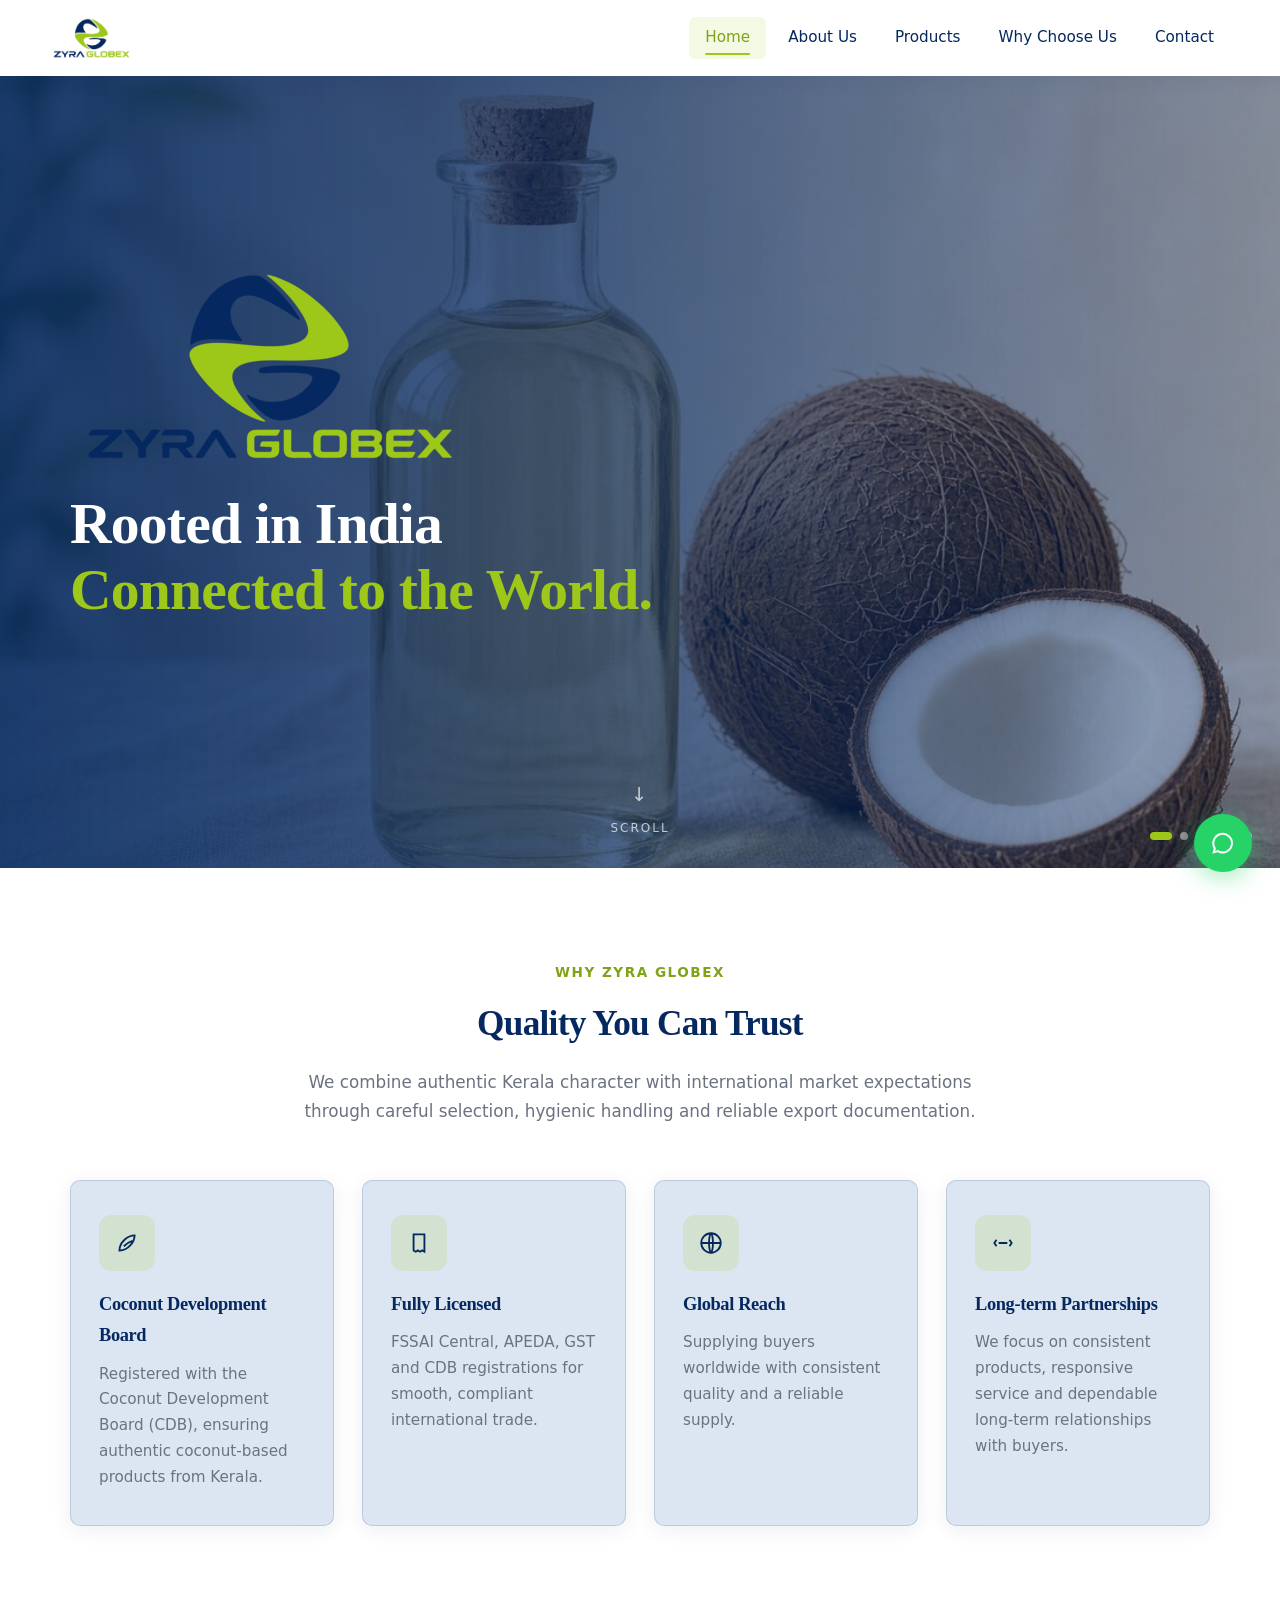
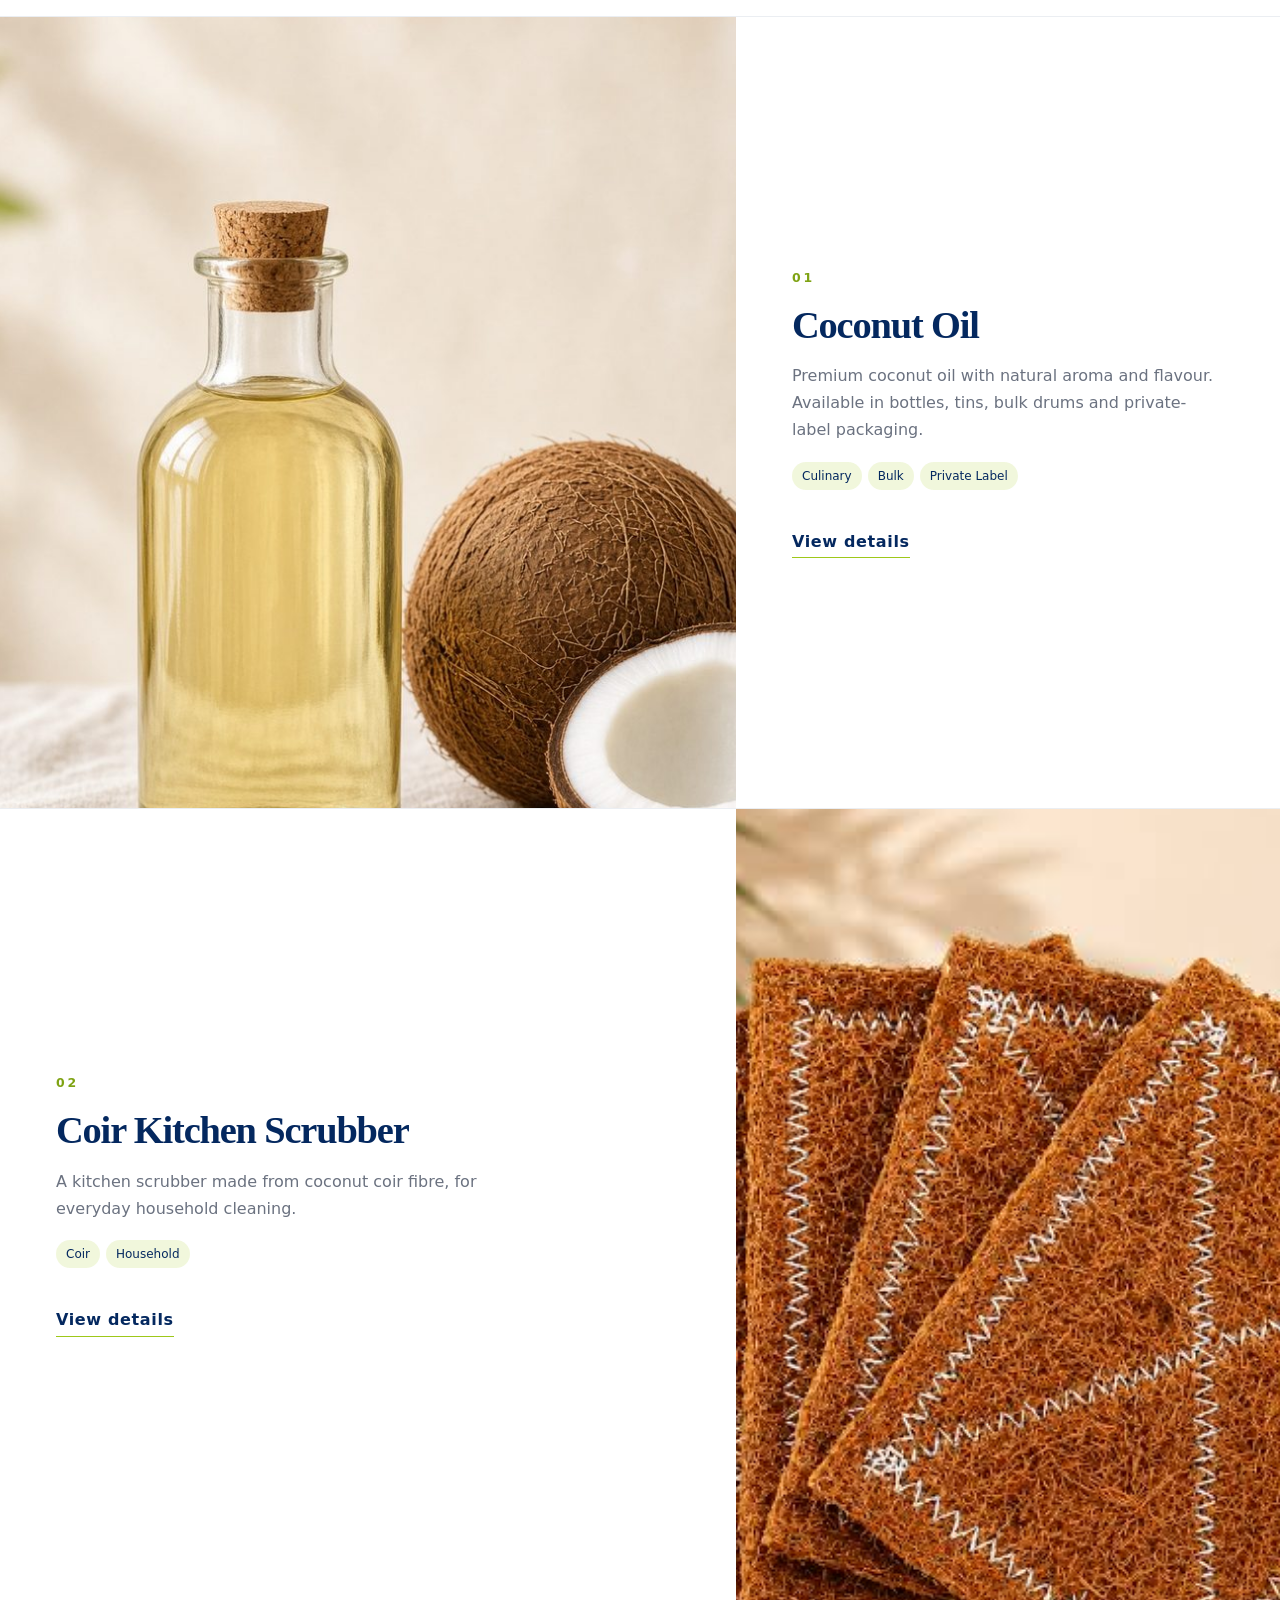
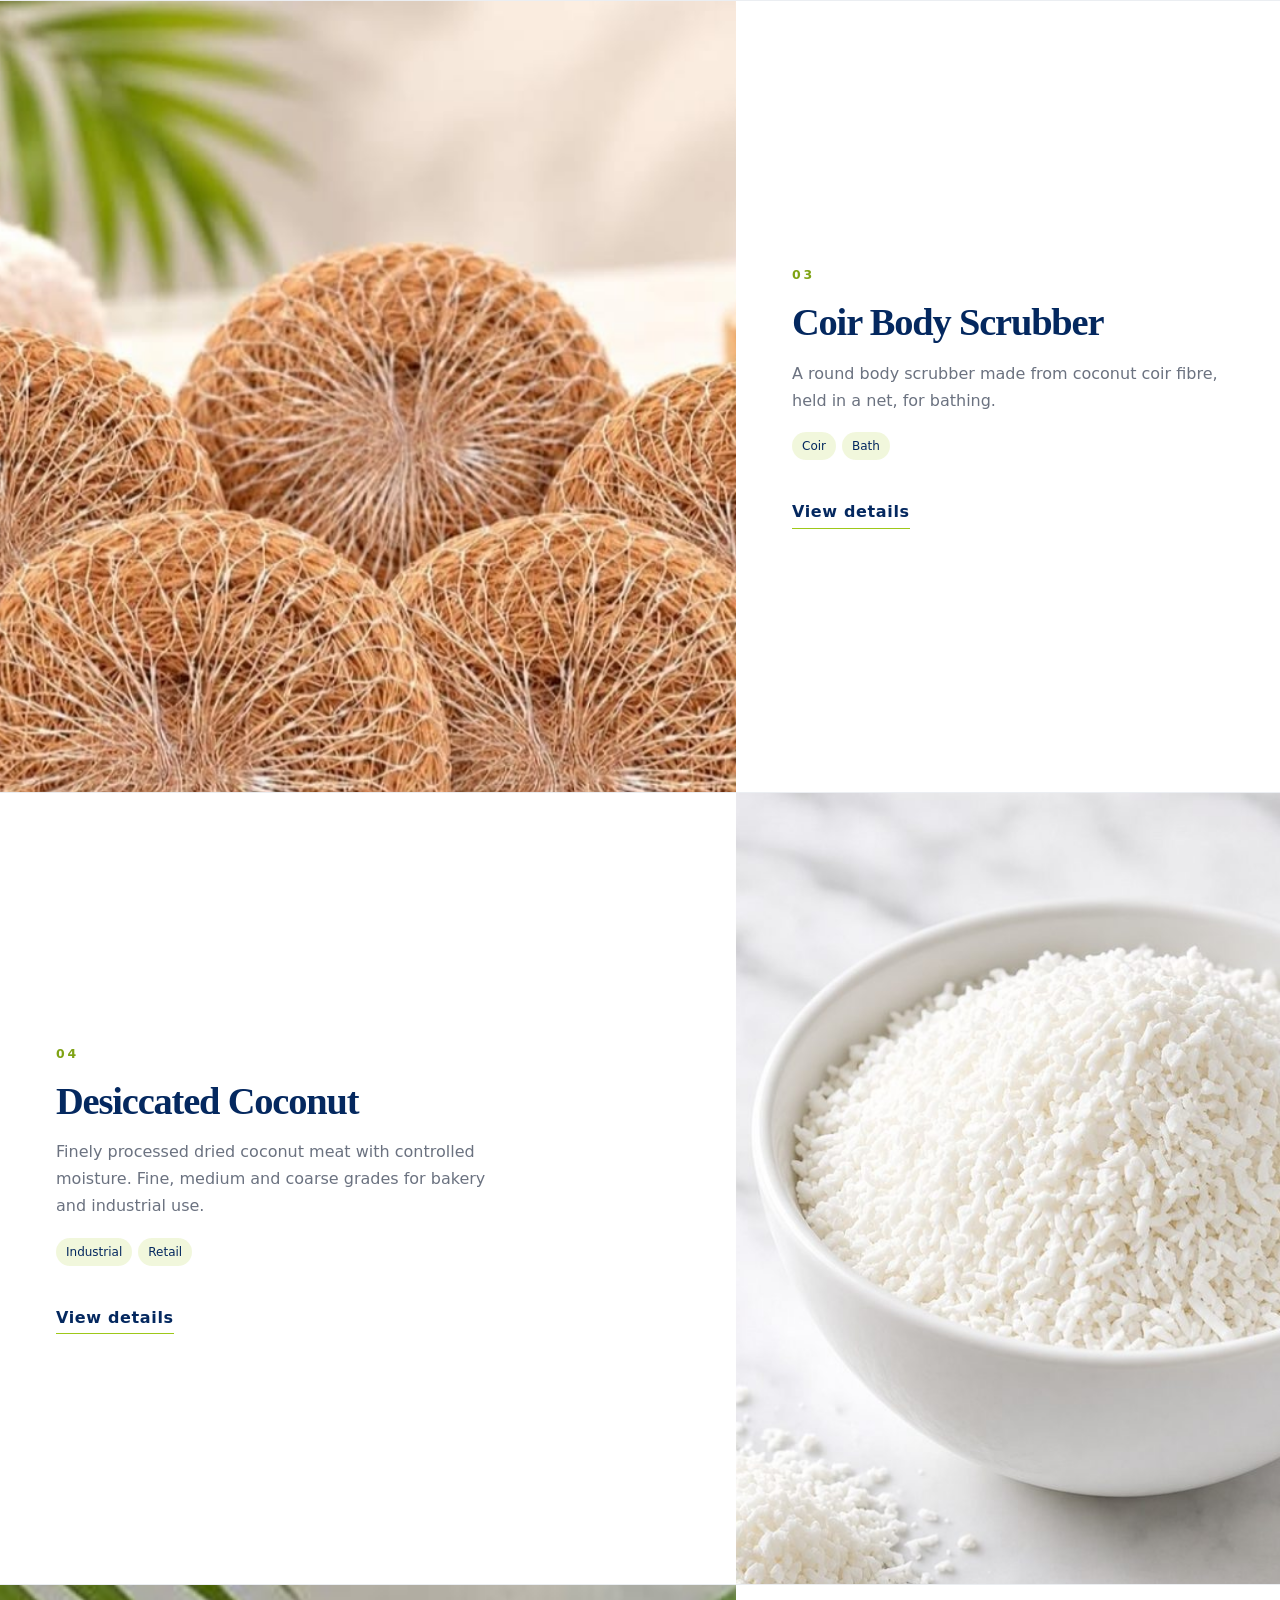
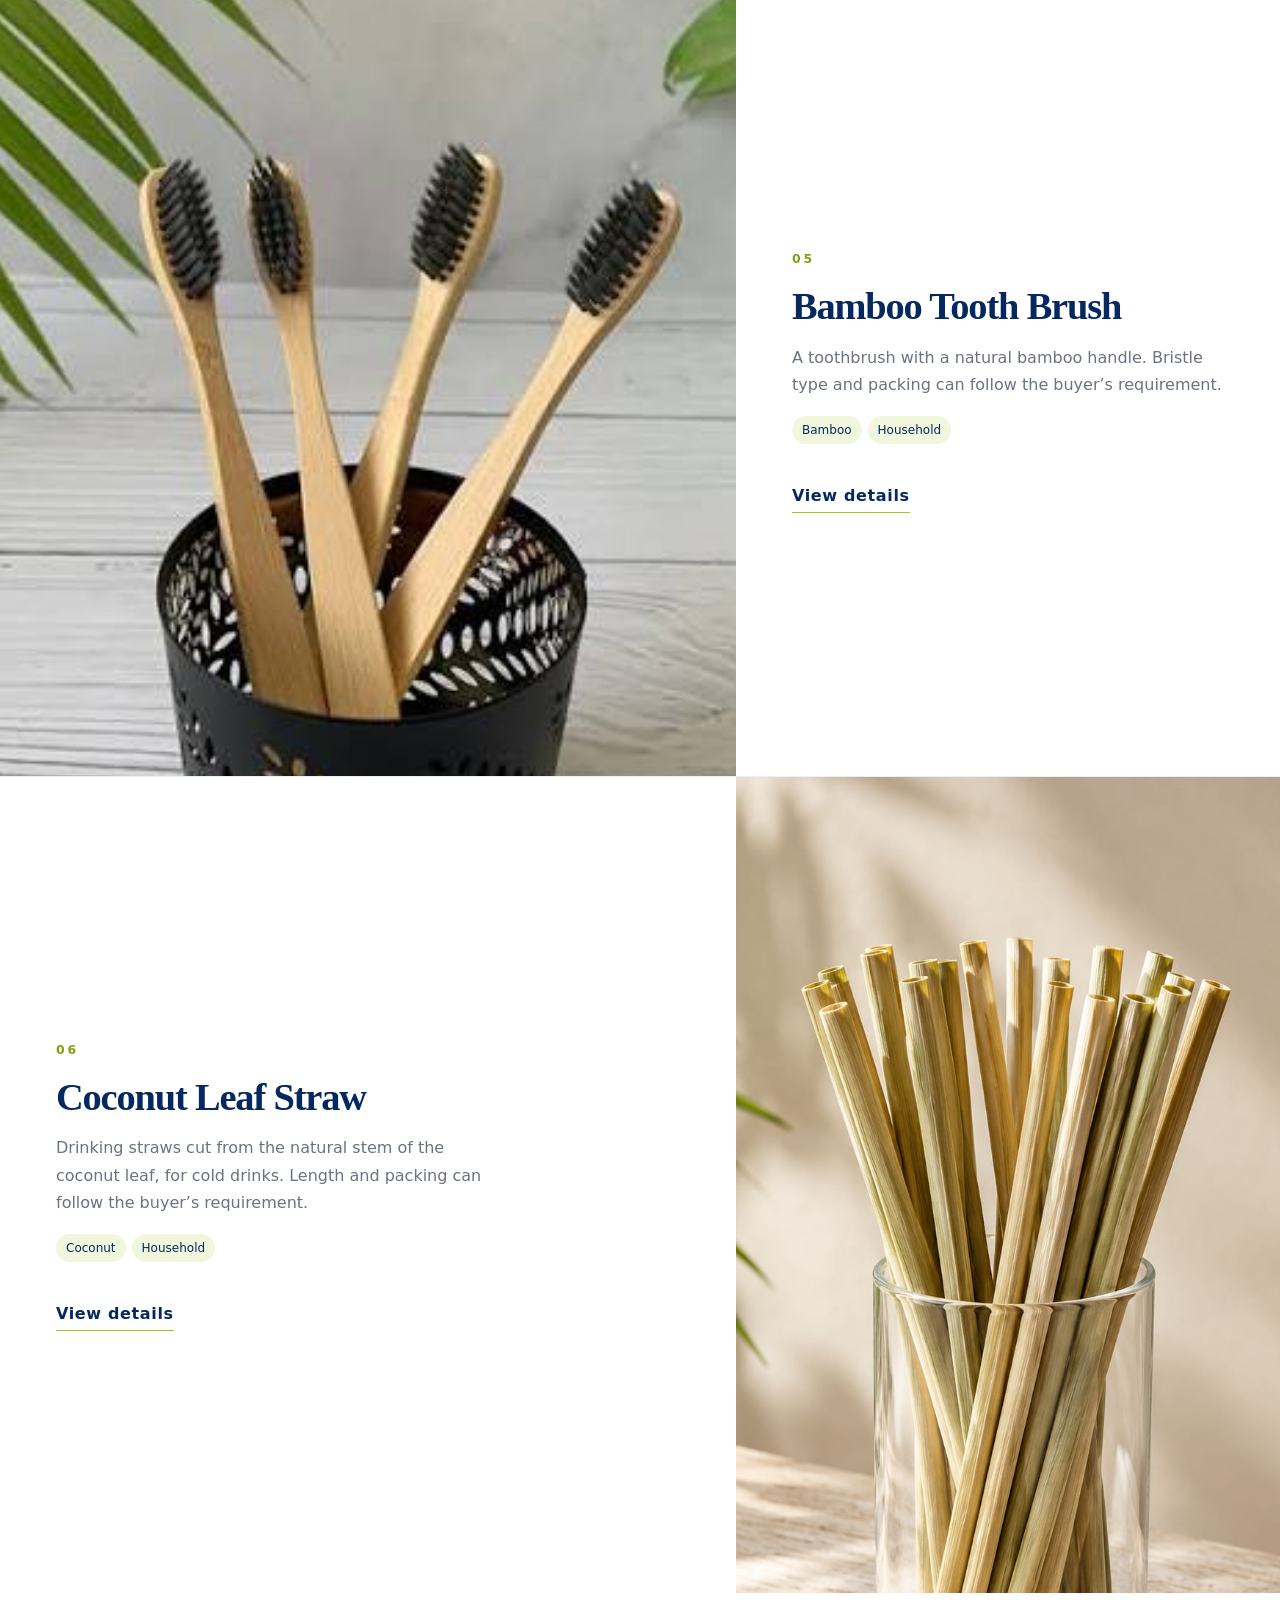
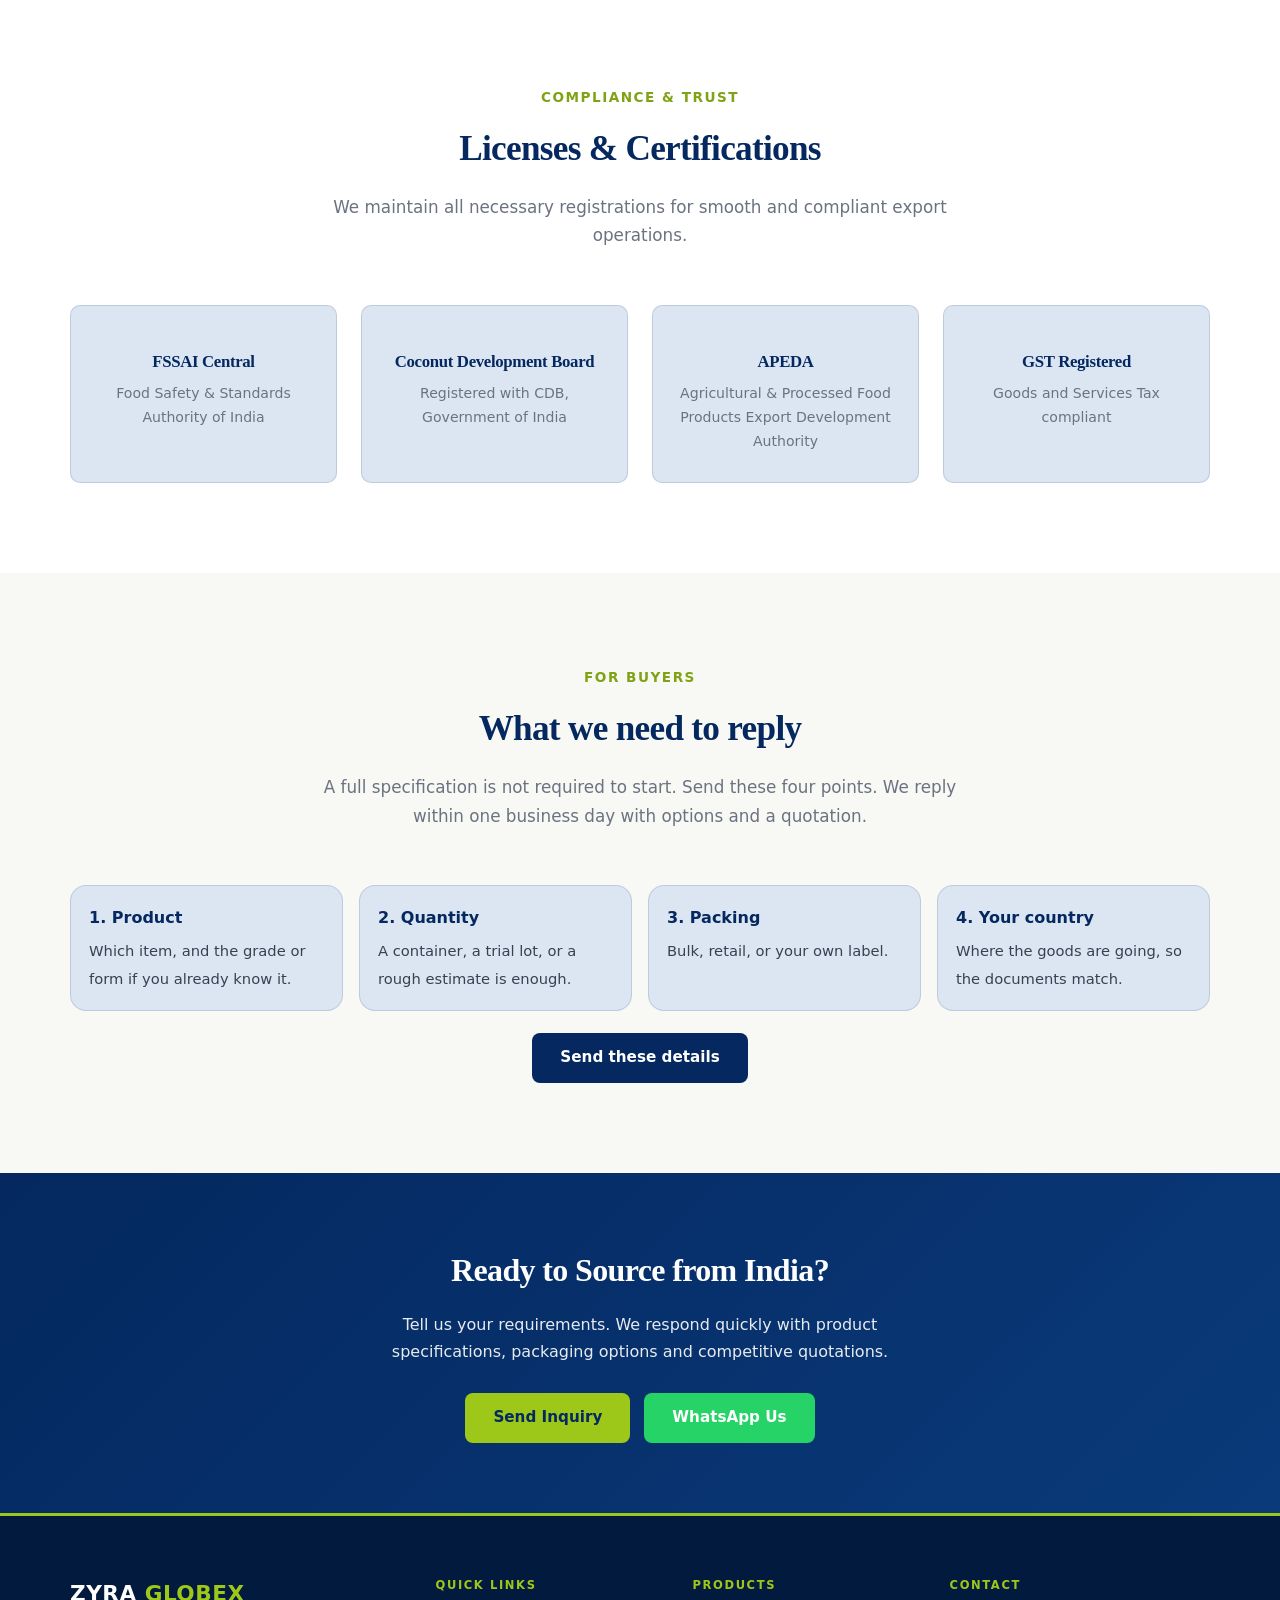
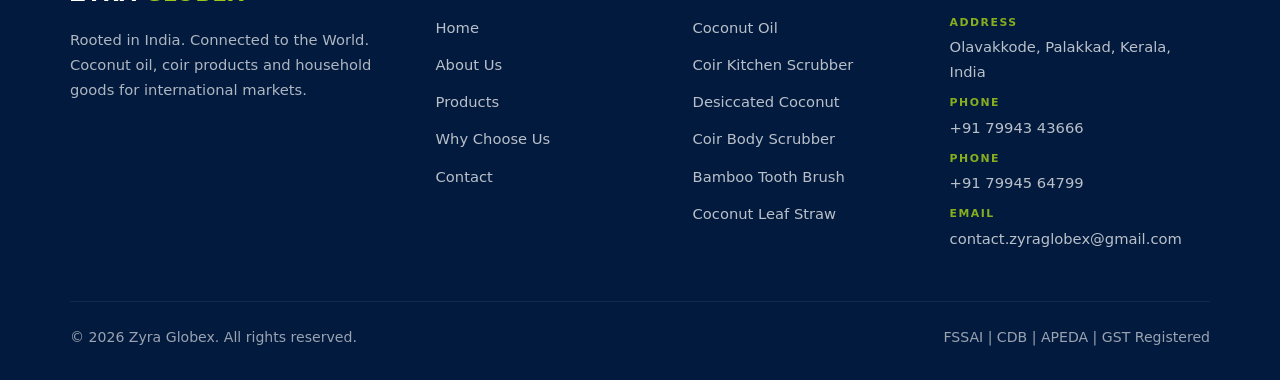
==== index.html @ 2e27e96b "Change the home call to action to India" ====
<!DOCTYPE html>
<html lang="en">
<head>
  <meta charset="UTF-8">
  <meta name="viewport" content="width=device-width, initial-scale=1.0">
  <meta name="description" content="Zyra Globex - Coconut oil, coir products and household goods for international markets. Registered with Coconut Development Board, FSSAI, APEDA.">
  <meta name="keywords" content="coconut oil export, coir kitchen scrubber, coir body scrubber, desiccated coconut, Kerala export, Zyra Globex, coconut products India">
  <title>Zyra Globex | Coconut Oil, Coir Products and Household Goods</title>
  <link rel="stylesheet" href="css/style.css">
  <link rel="icon" href="images/logo.png" type="image/png">
<script src="js/open-guard.js"></script>
</head>
<body>
  <div class="opening" id="opening" role="dialog" aria-label="Zyra Globex">
    <div class="opening-bar top"></div>
    <div class="opening-bar bottom"></div>
    <div class="opening-stage">
      <img src="images/logo-full.png" alt="Zyra Globex" class="opening-logo">
    </div>
    <button type="button" class="opening-skip" id="opening-skip">Skip</button>
  </div>


  <!-- Header -->
  <header class="header">
    <div class="container header-inner">
      <a href="index.html" class="logo">
        <img src="images/logo.png" alt="Zyra Globex Logo">
      </a>
      <button class="menu-toggle" aria-label="Toggle menu">
        <span></span><span></span><span></span>
      </button>
      <nav class="nav">
        <a href="index.html" class="active">Home</a>
        <a href="about.html">About Us</a>
        <a href="products.html">Products</a>
        <a href="why-us.html">Why Choose Us</a>
        <a href="contact.html">Contact</a>
      </nav>
    </div>
  </header>

  <!-- Premium Animated Hero -->
  <section class="hero">
    <div class="hero-slides" aria-hidden="true">
      <img class="is-on" src="images/products/coconut-oil.jpg" alt="">
      <img src="images/products/coir-scrubber.jpg" alt="">
      <img src="images/products/coir-body-scrubber.jpg" alt="">
      <img src="images/products/desiccated.jpg" alt="">
      <img src="images/products/bamboo-toothbrush.jpg" alt="">
      <img src="images/products/coconut-leaf-straw.jpg" alt="">
    </div>
    <div class="hero-shade"></div>
    <div class="container">
      <div class="hero-content">
        <img class="hero-logo animate-fade-up" src="images/logo.png" alt="Zyra Globex">

        <h1 class="animate-fade-up delay-1">
          Rooted in India<br><span>Connected to the World.</span>
        </h1>
      </div>
    </div>

    <!-- Scroll indicator -->
    <div class="scroll-indicator">
      <span>↓</span>
      Scroll
    </div>
    <div class="hero-dots" aria-label="Background photos">
      <button type="button" class="is-on" aria-label="Show photo 1"></button>
      <button type="button" aria-label="Show photo 2"></button>
      <button type="button" aria-label="Show photo 3"></button>
      <button type="button" aria-label="Show photo 4"></button>
      <button type="button" aria-label="Show photo 5"></button>
      <button type="button" aria-label="Show photo 6"></button>
    </div>
  </section>

  <!-- Key Features -->
  <section class="section">
    <div class="container">
      <div class="section-header">
        <span class="eyebrow">Why Zyra Globex</span>
        <h2>Quality You Can Trust</h2>
        <p>We combine authentic Kerala character with international market expectations through careful selection, hygienic handling and reliable export documentation.</p>
      </div>
      <div class="features-grid">
        <div class="feature-card">
          <div class="feature-icon mark leaf"></div>
          <h3>Coconut Development Board</h3>
          <p>Registered with the Coconut Development Board (CDB), ensuring authentic coconut-based products from Kerala.</p>
        </div>
        <div class="feature-card">
          <div class="feature-icon mark scroll"></div>
          <h3>Fully Licensed</h3>
          <p>FSSAI Central, APEDA, GST and CDB registrations for smooth, compliant international trade.</p>
        </div>
        <div class="feature-card">
          <div class="feature-icon mark globe"></div>
          <h3>Global Reach</h3>
          <p>Supplying buyers worldwide with consistent quality and a reliable supply.</p>
        </div>
        <div class="feature-card">
          <div class="feature-icon mark hands"></div>
          <h3>Long-term Partnerships</h3>
          <p>We focus on consistent products, responsive service and dependable long-term relationships with buyers.</p>
        </div>
      </div>
    </div>
  </section>

  <section class="chapters" aria-label="Featured products">
    <article class="chapter">
      <a class="chapter-photo" href="products.html#coconut-oil" aria-label="Coconut Oil"><img src="images/products/coconut-oil.jpg" alt=""></a>
      <div class="chapter-copy">
        <span class="chapter-index">01</span>
        <h2>Coconut Oil</h2>
        <p>Premium coconut oil with natural aroma and flavour. Available in bottles, tins, bulk drums and private-label packaging.</p>
        <div class="product-tags"><span class="tag">Culinary</span><span class="tag">Bulk</span><span class="tag">Private Label</span></div>
        <a class="chapter-link" href="products.html#coconut-oil">View details</a>
      </div>
    </article>
    <article class="chapter">
      <a class="chapter-photo" href="products.html#coir-kitchen-scrubber" aria-label="Coir Kitchen Scrubber"><img src="images/products/coir-scrubber.jpg" alt=""></a>
      <div class="chapter-copy">
        <span class="chapter-index">02</span>
        <h2>Coir Kitchen Scrubber</h2>
        <p>A kitchen scrubber made from coconut coir fibre, for everyday household cleaning.</p>
        <div class="product-tags"><span class="tag">Coir</span><span class="tag">Household</span></div>
        <a class="chapter-link" href="products.html#coir-kitchen-scrubber">View details</a>
      </div>
    </article>
    <article class="chapter">
      <a class="chapter-photo" href="products.html#coir-body-scrubber" aria-label="Coir Body Scrubber"><img src="images/products/coir-body-scrubber.jpg" alt=""></a>
      <div class="chapter-copy">
        <span class="chapter-index">03</span>
        <h2>Coir Body Scrubber</h2>
        <p>A round body scrubber made from coconut coir fibre, held in a net, for bathing.</p>
        <div class="product-tags"><span class="tag">Coir</span><span class="tag">Bath</span></div>
        <a class="chapter-link" href="products.html#coir-body-scrubber">View details</a>
      </div>
    </article>
    <article class="chapter">
      <a class="chapter-photo" href="products.html#desiccated-coconut" aria-label="Desiccated Coconut"><img src="images/products/desiccated.jpg" alt=""></a>
      <div class="chapter-copy">
        <span class="chapter-index">04</span>
        <h2>Desiccated Coconut</h2>
        <p>Finely processed dried coconut meat with controlled moisture. Fine, medium and coarse grades for bakery and industrial use.</p>
        <div class="product-tags"><span class="tag">Industrial</span><span class="tag">Retail</span></div>
        <a class="chapter-link" href="products.html#desiccated-coconut">View details</a>
      </div>
    </article>
    <article class="chapter">
      <a class="chapter-photo" href="products.html#bamboo-tooth-brush" aria-label="Bamboo Tooth Brush"><img src="images/products/bamboo-toothbrush.jpg" alt=""></a>
      <div class="chapter-copy">
        <span class="chapter-index">05</span>
        <h2>Bamboo Tooth Brush</h2>
        <p>A toothbrush with a natural bamboo handle. Bristle type and packing can follow the buyer’s requirement.</p>
        <div class="product-tags"><span class="tag">Bamboo</span><span class="tag">Household</span></div>
        <a class="chapter-link" href="products.html#bamboo-tooth-brush">View details</a>
      </div>
    </article>
    <article class="chapter">
      <a class="chapter-photo" href="products.html#coconut-leaf-straw" aria-label="Coconut Leaf Straw"><img src="images/products/coconut-leaf-straw.jpg" alt=""></a>
      <div class="chapter-copy">
        <span class="chapter-index">06</span>
        <h2>Coconut Leaf Straw</h2>
        <p>Drinking straws cut from the natural stem of the coconut leaf, for cold drinks. Length and packing can follow the buyer’s requirement.</p>
        <div class="product-tags"><span class="tag">Coconut</span><span class="tag">Household</span></div>
        <a class="chapter-link" href="products.html#coconut-leaf-straw">View details</a>
      </div>
    </article>
  </section>

  <!-- Certifications Preview -->
  <section class="section">
    <div class="container">
      <div class="section-header">
        <span class="eyebrow">Compliance & Trust</span>
        <h2>Licenses & Certifications</h2>
        <p>We maintain all necessary registrations for smooth and compliant export operations.</p>
      </div>
      <div class="certs-grid">
        <div class="cert-card">
          <div class="cert-icon mark doc"></div>
          <h3>FSSAI Central</h3>
          <p>Food Safety & Standards Authority of India</p>
        </div>
        <div class="cert-card">
          <div class="cert-icon mark leaf"></div>
          <h3>Coconut Development Board</h3>
          <p>Registered with CDB, Government of India</p>
        </div>
        <div class="cert-card">
          <div class="cert-icon mark globe"></div>
          <h3>APEDA</h3>
          <p>Agricultural & Processed Food Products Export Development Authority</p>
        </div>
        <div class="cert-card">
          <div class="cert-icon mark scroll"></div>
          <h3>GST Registered</h3>
          <p>Goods and Services Tax compliant</p>
        </div>
      </div>
    </div>
  </section>

  <section class="section section-alt">
    <div class="container">
      <div class="section-header">
        <span class="eyebrow">For buyers</span>
        <h2>What we need to reply</h2>
        <p>A full specification is not required to start. Send these four points. We reply within one business day with options and a quotation.</p>
      </div>
      <div class="need-grid">
        <div><strong>1. Product</strong><span>Which item, and the grade or form if you already know it.</span></div>
        <div><strong>2. Quantity</strong><span>A container, a trial lot, or a rough estimate is enough.</span></div>
        <div><strong>3. Packing</strong><span>Bulk, retail, or your own label.</span></div>
        <div><strong>4. Your country</strong><span>Where the goods are going, so the documents match.</span></div>
      </div>
      <div class="need-action"><a class="btn btn-primary" href="contact.html">Send these details</a></div>
    </div>
  </section>

  <!-- CTA -->
  <section class="cta-banner">
    <div class="container">
      <h2>Ready to Source from India?</h2>
      <p>Tell us your requirements. We respond quickly with product specifications, packaging options and competitive quotations.</p>
      <div class="cta-buttons">
        <a href="contact.html" class="btn btn-green">Send Inquiry</a>
        <a href="https://wa.me/917994343666" target="_blank" rel="noopener noreferrer" class="btn btn-whatsapp">WhatsApp Us</a>
      </div>
    </div>
  </section>

  <!-- Footer -->
  <footer class="footer">
    <div class="container">
      <div class="footer-grid">
        <div class="footer-brand">
          <a href="index.html" class="logo-text">ZYRA <span>GLOBEX</span></a>
          <p>Rooted in India. Connected to the World.<br>Coconut oil, coir products and household goods for international markets.</p>
        </div>
        <div>
          <h4>Quick Links</h4>
          <ul>
            <li><a href="index.html">Home</a></li>
            <li><a href="about.html">About Us</a></li>
            <li><a href="products.html">Products</a></li>
            <li><a href="why-us.html">Why Choose Us</a></li>
            <li><a href="contact.html">Contact</a></li>
          </ul>
        </div>
        <div>
          <h4>Products</h4>
          <ul>
            <li><a href="products.html#coconut-oil">Coconut Oil</a></li>
            <li><a href="products.html#coir-kitchen-scrubber">Coir Kitchen Scrubber</a></li>
            <li><a href="products.html#desiccated-coconut">Desiccated Coconut</a></li>
            <li><a href="products.html#coir-body-scrubber">Coir Body Scrubber</a></li>
            <li><a href="products.html#bamboo-tooth-brush">Bamboo Tooth Brush</a></li>
            <li><a href="products.html#coconut-leaf-straw">Coconut Leaf Straw</a></li>
          </ul>
        </div>
        <div class="footer-contact">
          <h4>Contact</h4>
          <p><span class="foot-label">Address</span>Olavakkode, Palakkad, Kerala, India</p>
          <p><span class="foot-label">Phone</span><a href="tel:+917994343666">+91 79943 43666</a></p>
          <p><span class="foot-label">Phone</span><a href="tel:+917994564799">+91 79945 64799</a></p>
          <p><span class="foot-label">Email</span><a href="mailto:contact.zyraglobex@gmail.com">contact.zyraglobex@gmail.com</a></p>
        </div>
      </div>
      <div class="footer-bottom">
        <span>© 2026 Zyra Globex. All rights reserved.</span>
        <span>FSSAI | CDB | APEDA | GST Registered</span>
      </div>
    </div>
  </footer>

  <!-- Floating WhatsApp Button -->
  <a href="https://wa.me/917994343666" target="_blank" rel="noopener noreferrer" class="floating-whatsapp" title="Chat on WhatsApp" aria-label="Chat on WhatsApp">
    <svg viewBox="0 0 24 24" aria-hidden="true"><path d="M5 16.5 4 20l3.6-1A8 8 0 1 0 5 16.5z"/></svg>
  </a>

  <script src="js/main.js?v=7"></script>
</body>
</html>
---- css/style.css ----
/* ============================================
   ZYRA GLOBEX - Main Stylesheet (Animated Premium Version)
   Colors: Navy #04285f | Green #9ec819
   ============================================ */

:root {
  --navy: #04285f;
  --navy-dark: #021a3d;
  --navy-light: #0a3a7a;
  --green: #9ec819;
  --green-dark: #7fa314;
  --green-light: #b8e03a;
  --white: #ffffff;
  --off-white: #f8f9f5;
  --light-gray: #f0f2f0;
  --gray: #6b7280;
  --dark-gray: #374151;
  --text: #1f2937;
  --shadow: 0 4px 20px rgba(4, 40, 95, 0.08);
  --shadow-hover: 0 8px 30px rgba(4, 40, 95, 0.15);
  --radius: 10px;
  --transition: all 0.3s ease;
}

* {
  margin: 0;
  padding: 0;
  box-sizing: border-box;
}

html {
  scroll-behavior: smooth;
}

body {
  font-family: 'Segoe UI', system-ui, -apple-system, BlinkMacSystemFont, 'Roboto', sans-serif;
  color: var(--text);
  line-height: 1.7;
  background: var(--white);
  font-size: 16px;
  overflow-x: hidden;
}

img {
  max-width: 100%;
  height: auto;
  display: block;
}

a {
  text-decoration: none;
  color: inherit;
  transition: var(--transition);
}

ul {
  list-style: none;
}

.container {
  width: 100%;
  max-width: 1180px;
  margin: 0 auto;
  padding: 0 20px;
}

/* ========== ANIMATIONS ========== */
@keyframes fadeInUp {
  from {
    opacity: 0;
    transform: translateY(40px);
  }
  to {
    opacity: 1;
    transform: translateY(0);
  }
}

@keyframes fadeIn {
  from { opacity: 0; }
  to { opacity: 1; }
}

@keyframes slideInLeft {
  from {
    opacity: 0;
    transform: translateX(-40px);
  }
  to {
    opacity: 1;
    transform: translateX(0);
  }
}

@keyframes pulse-glow {
  0%, 100% {
    box-shadow: 0 0 0 0 rgba(158, 200, 25, 0.4);
  }
  50% {
    box-shadow: 0 0 0 12px rgba(158, 200, 25, 0);
  }
}

@keyframes float {
  0%, 100% { transform: translateY(0); }
  50% { transform: translateY(-8px); }
}

@keyframes scrollBounce {
  0%, 100% { transform: translateY(0); opacity: 1; }
  50% { transform: translateY(8px); opacity: 0.6; }
}

.animate-fade-up {
  opacity: 0;
  animation: fadeInUp 0.9s ease forwards;
}

.animate-fade-up.delay-1 { animation-delay: 0.15s; }
.animate-fade-up.delay-2 { animation-delay: 0.3s; }
.animate-fade-up.delay-3 { animation-delay: 0.45s; }
.animate-fade-up.delay-4 { animation-delay: 0.6s; }
.animate-fade-up.delay-5 { animation-delay: 0.75s; }

/* ========== HEADER ========== */
.header {
  background: rgba(255, 255, 255, 0.97);
  backdrop-filter: blur(12px);
  box-shadow: 0 2px 20px rgba(4, 40, 95, 0.08);
  position: sticky;
  top: 0;
  z-index: 1000;
  transition: var(--transition);
}

.header-inner {
  display: flex;
  align-items: center;
  justify-content: space-between;
  padding: 12px 0;
  gap: 20px;
}

.logo {
  display: flex;
  align-items: center;
  gap: 10px;
}

.logo img {
  height: 52px;
  width: auto;
}

.logo-text {
  font-size: 1.35rem;
  font-weight: 700;
  color: var(--navy);
  letter-spacing: 0.5px;
}

.logo-text span {
  color: var(--green);
}

.nav {
  display: flex;
  align-items: center;
  gap: 6px;
}

.nav a {
  padding: 8px 16px;
  font-weight: 500;
  font-size: 0.95rem;
  color: var(--navy);
  border-radius: 6px;
  position: relative;
}

.nav a:hover,
.nav a.active {
  color: var(--green-dark);
  background: rgba(158, 200, 25, 0.12);
}

.nav a.active::after {
  content: '';
  position: absolute;
  bottom: 4px;
  left: 16px;
  right: 16px;
  height: 2px;
  background: var(--green);
  border-radius: 2px;
}

.btn {
  display: inline-flex;
  align-items: center;
  justify-content: center;
  gap: 8px;
  padding: 12px 28px;
  font-weight: 600;
  font-size: 0.95rem;
  border-radius: 8px;
  border: none;
  cursor: pointer;
  transition: var(--transition);
}

.btn-primary {
  background: var(--navy);
  color: var(--white);
}

.btn-primary:hover {
  background: var(--navy-dark);
  transform: translateY(-2px);
  box-shadow: var(--shadow-hover);
}

.btn-green {
  background: var(--green);
  color: var(--navy);
}

.btn-green:hover {
  background: var(--green-dark);
  color: var(--white);
  transform: translateY(-2px);
}

.btn-outline {
  background: transparent;
  border: 2px solid var(--navy);
  color: var(--navy);
}

.btn-outline:hover {
  background: var(--navy);
  color: var(--white);
}

.btn-whatsapp {
  background: #25D366;
  color: white;
}

.btn-whatsapp:hover {
  background: #1da851;
  transform: translateY(-2px);
}

.menu-toggle {
  display: none;
  flex-direction: column;
  gap: 5px;
  background: none;
  border: none;
  cursor: pointer;
  padding: 8px;
}

.menu-toggle span {
  display: block;
  width: 24px;
  height: 2.5px;
  background: var(--navy);
  border-radius: 2px;
  transition: var(--transition);
}

/* ========== PREMIUM HERO ========== */
.hero {
  position: relative;
  min-height: 92vh;
  display: flex;
  align-items: center;
  background: linear-gradient(145deg, #021a3d 0%, #04285f 40%, #0a3a7a 100%);
  color: var(--white);
  overflow: hidden;
}

/* Decorative background elements */
.hero::before {
  content: '';
  position: absolute;
  top: -20%;
  right: -10%;
  width: 700px;
  height: 700px;
  background: radial-gradient(circle, rgba(158, 200, 25, 0.18) 0%, transparent 65%);
  border-radius: 50%;
  animation: float 8s ease-in-out infinite;
}

.hero::after {
  content: '';
  position: absolute;
  bottom: -15%;
  left: -10%;
  width: 500px;
  height: 500px;
  background: radial-gradient(circle, rgba(158, 200, 25, 0.1) 0%, transparent 70%);
  border-radius: 50%;
  animation: float 10s ease-in-out infinite reverse;
}

.hero-content {
  position: relative;
  z-index: 2;
  max-width: 720px;
  padding: 40px 0 100px;
}

.hero-badge {
  display: inline-flex;
  align-items: center;
  gap: 8px;
  background: rgba(158, 200, 25, 0.15);
  border: 1px solid rgba(158, 200, 25, 0.35);
  color: var(--green-light);
  padding: 8px 18px;
  border-radius: 50px;
  font-size: 0.85rem;
  font-weight: 600;
  letter-spacing: 1px;
  text-transform: uppercase;
  margin-bottom: 24px;
}

.hero h1 {
  font-size: clamp(2.4rem, 5.5vw, 3.6rem);
  font-weight: 700;
  line-height: 1.15;
  margin-bottom: 20px;
  letter-spacing: -0.8px;
}

.hero h1 span {
  color: var(--green);
}

.hero .tagline {
  font-size: 1.15rem;
  opacity: 0.9;
  margin-bottom: 12px;
  font-weight: 500;
  color: rgba(255,255,255,0.9);
  letter-spacing: 0.3px;
}

.hero p {
  font-size: 1.1rem;
  opacity: 0.85;
  margin-bottom: 36px;
  max-width: 540px;
  line-height: 1.7;
}

.hero-buttons {
  display: flex;
  flex-wrap: wrap;
  gap: 14px;
  margin-bottom: 50px;
}

/* Floating trust badges at bottom of hero */
.hero-trust {
  display: flex;
  flex-wrap: wrap;
  gap: 28px;
  padding-top: 30px;
  border-top: 1px solid rgba(255,255,255,0.12);
}

.trust-item {
  display: flex;
  align-items: center;
  gap: 10px;
  font-size: 0.88rem;
  font-weight: 500;
  color: rgba(255,255,255,0.9);
}

.trust-item .icon {
  width: 36px;
  height: 36px;
  background: rgba(158, 200, 25, 0.15);
  border: 1px solid rgba(158, 200, 25, 0.3);
  border-radius: 50%;
  display: flex;
  align-items: center;
  justify-content: center;
  font-size: 1rem;
}

/* Scroll indicator */
.scroll-indicator {
  position: absolute;
  bottom: 30px;
  left: 50%;
  transform: translateX(-50%);
  z-index: 3;
  display: flex;
  flex-direction: column;
  align-items: center;
  gap: 6px;
  color: rgba(255,255,255,0.7);
  font-size: 0.75rem;
  letter-spacing: 2px;
  text-transform: uppercase;
  animation: scrollBounce 2s ease-in-out infinite;
}

.scroll-indicator span {
  font-size: 1.2rem;
}

/* Floating WhatsApp button */
.floating-whatsapp {
  position: fixed;
  bottom: 28px;
  right: 28px;
  z-index: 999;
  width: 58px;
  height: 58px;
  background: #25D366;
  border-radius: 50%;
  display: flex;
  align-items: center;
  justify-content: center;
  color: white;
  font-size: 1.8rem;
  box-shadow: 0 6px 25px rgba(37, 211, 102, 0.4);
  transition: var(--transition);
  animation: pulse-glow 2.5s infinite;
}

.floating-whatsapp:hover {
  transform: scale(1.1);
  box-shadow: 0 8px 30px rgba(37, 211, 102, 0.55);
}

/* ========== SECTIONS ========== */
.section {
  padding: 90px 0;
}

.section-alt {
  background: var(--off-white);
}

.section-header {
  text-align: center;
  max-width: 680px;
  margin: 0 auto 55px;
}

.section-header .eyebrow {
  display: inline-block;
  font-size: 0.85rem;
  font-weight: 600;
  color: var(--green-dark);
  text-transform: uppercase;
  letter-spacing: 1.5px;
  margin-bottom: 10px;
}

.section-header h2 {
  font-size: 2.2rem;
  color: var(--navy);
  margin-bottom: 14px;
  font-weight: 700;
}

.section-header p {
  color: var(--gray);
  font-size: 1.05rem;
}

/* ========== FEATURE CARDS ========== */
.features-grid {
  display: grid;
  grid-template-columns: repeat(auto-fit, minmax(260px, 1fr));
  gap: 28px;
}

.feature-card {
  background: #dce6f2;
  padding: 34px 28px;
  border-radius: var(--radius);
  box-shadow: var(--shadow);
  transition: var(--transition);
  border: 1px solid rgba(4, 40, 95, 0.14);
}

.feature-card:hover {
  transform: translateY(-8px);
  box-shadow: var(--shadow-hover);
}

.feature-icon {
  width: 56px;
  height: 56px;
  background: rgba(158, 200, 25, 0.15);
  border-radius: 12px;
  display: flex;
  align-items: center;
  justify-content: center;
  font-size: 1.6rem;
  margin-bottom: 18px;
  color: var(--navy);
}

.feature-card h3 {
  font-size: 1.15rem;
  color: var(--navy);
  margin-bottom: 10px;
}

.feature-card p {
  color: var(--gray);
  font-size: 0.95rem;
}

/* ========== PRODUCT CARDS ========== */
.products-grid {
  display: grid;
  grid-template-columns: repeat(auto-fill, minmax(300px, 1fr));
  gap: 28px;
}

.product-card {
  background: #dce6f2;
  border-radius: var(--radius);
  overflow: hidden;
  box-shadow: var(--shadow);
  transition: var(--transition);
  border: 1px solid rgba(4, 40, 95, 0.14);
  display: flex;
  flex-direction: column;
}

.product-card:hover {
  transform: translateY(-8px);
  box-shadow: var(--shadow-hover);
}

.product-image {
  height: 180px;
  background: linear-gradient(145deg, #e8f0d8, #d4e6b0);
  display: flex;
  align-items: center;
  justify-content: center;
  font-size: 3.5rem;
  color: var(--navy);
  position: relative;
}

.product-image.oil { background: linear-gradient(145deg, #fff8e7, #f5e6c8); }
.product-image.tender { background: linear-gradient(145deg, #e8f5e9, #c8e6c9); }
.product-image.jaggery { background: linear-gradient(145deg, #efebe9, #d7ccc8); }
.product-image.syrup { background: linear-gradient(145deg, #fff3e0, #ffe0b2); }
.product-image.sugar { background: linear-gradient(145deg, #fafafa, #eeeeee); }
.product-image.chips { background: linear-gradient(145deg, #fffde7, #fff9c4); }
.product-image.desiccated { background: linear-gradient(145deg, #f5f5f5, #e0e0e0); }
.product-image.tamarind { background: linear-gradient(145deg, #efebe9, #d7ccc8); }
.product-image.snacks { background: linear-gradient(145deg, #fff8e1, #ffecb3); }

.product-body {
  padding: 24px;
  flex: 1;
  display: flex;
  flex-direction: column;
}

.product-body h3 {
  font-size: 1.2rem;
  color: var(--navy);
  margin-bottom: 10px;
}

.product-body p {
  color: var(--gray);
  font-size: 0.92rem;
  margin-bottom: 16px;
  flex: 1;
}

.product-tags {
  display: flex;
  flex-wrap: wrap;
  gap: 6px;
  margin-bottom: 16px;
}

.tag {
  font-size: 0.75rem;
  padding: 4px 10px;
  background: rgba(158, 200, 25, 0.15);
  color: var(--navy);
  border-radius: 20px;
  font-weight: 500;
}

/* ========== ABOUT ========== */
.about-grid {
  display: grid;
  grid-template-columns: 1fr 1fr;
  gap: 50px;
  align-items: center;
}

.about-text h2 {
  font-size: 2rem;
  color: var(--navy);
  margin-bottom: 20px;
}

.about-text p {
  color: var(--gray);
  margin-bottom: 16px;
}

.about-highlights {
  margin-top: 28px;
}

.about-highlights li {
  display: flex;
  align-items: flex-start;
  gap: 12px;
  margin-bottom: 12px;
  color: var(--dark-gray);
}

.about-highlights li::before {
  content: '✓';
  color: var(--green);
  font-weight: 700;
  font-size: 1.1rem;
  flex-shrink: 0;
}

.about-image {
  background: linear-gradient(145deg, var(--navy), var(--navy-light));
  border-radius: var(--radius);
  height: 380px;
  display: flex;
  align-items: center;
  justify-content: center;
  color: white;
  font-size: 5rem;
  position: relative;
  overflow: hidden;
}

.about-image::after {
  content: '';
  position: absolute;
  bottom: -30%;
  right: -20%;
  width: 300px;
  height: 300px;
  background: rgba(158, 200, 25, 0.2);
  border-radius: 50%;
}

/* ========== CERTIFICATIONS ========== */
.certs-grid {
  display: grid;
  grid-template-columns: repeat(auto-fit, minmax(220px, 1fr));
  gap: 24px;
}

.cert-card {
  background: #dce6f2;
  border: 1px solid rgba(4, 40, 95, 0.14);
  border-radius: var(--radius);
  padding: 28px 24px;
  text-align: center;
  transition: var(--transition);
}

.cert-card:hover {
  border-color: var(--green);
  box-shadow: var(--shadow);
  transform: translateY(-4px);
}

.cert-icon {
  font-size: 2.4rem;
  margin-bottom: 14px;
}

.cert-card h3 {
  font-size: 1.05rem;
  color: var(--navy);
  margin-bottom: 6px;
}

.cert-card p {
  font-size: 0.88rem;
  color: var(--gray);
}

/* ========== WHY US ========== */
.why-grid {
  display: grid;
  grid-template-columns: repeat(auto-fit, minmax(280px, 1fr));
  gap: 30px;
}

.why-item {
  display: flex;
  gap: 18px;
  align-items: flex-start;
}

.why-number {
  width: 48px;
  height: 48px;
  background: var(--navy);
  color: var(--green);
  border-radius: 12px;
  display: flex;
  align-items: center;
  justify-content: center;
  font-weight: 700;
  font-size: 1.2rem;
  flex-shrink: 0;
}

.why-item h3 {
  color: var(--navy);
  margin-bottom: 6px;
  font-size: 1.1rem;
}

.why-item p {
  color: var(--gray);
  font-size: 0.95rem;
}

/* ========== CONTACT ========== */
.contact-grid {
  display: grid;
  grid-template-columns: 1fr 1.2fr;
  gap: 50px;
}

.contact-info h2 {
  font-size: 1.9rem;
  color: var(--navy);
  margin-bottom: 16px;
}

.contact-info > p {
  color: var(--gray);
  margin-bottom: 28px;
}

.contact-details {
  margin-bottom: 30px;
}

.contact-item {
  display: flex;
  gap: 14px;
  margin-bottom: 18px;
  align-items: flex-start;
}

.contact-item .icon {
  width: 42px;
  height: 42px;
  background: rgba(158, 200, 25, 0.15);
  border-radius: 10px;
  display: flex;
  align-items: center;
  justify-content: center;
  font-size: 1.2rem;
  flex-shrink: 0;
  color: var(--navy);
}

.contact-item strong {
  display: block;
  color: var(--navy);
  font-size: 0.9rem;
  margin-bottom: 2px;
}

.contact-item span,
.contact-item a {
  color: var(--gray);
  font-size: 0.95rem;
}

.contact-item a:hover {
  color: var(--green-dark);
}

.markets {
  margin-top: 24px;
}

.markets h4 {
  color: var(--navy);
  margin-bottom: 10px;
  font-size: 0.95rem;
}

.markets p {
  color: var(--gray);
  font-size: 0.9rem;
  line-height: 1.6;
}

.contact-form {
  background: #dce6f2;
  padding: 36px;
  border-radius: var(--radius);
  box-shadow: var(--shadow);
  border: 1px solid rgba(4, 40, 95, 0.14);
}

.contact-form h3 {
  color: var(--navy);
  margin-bottom: 24px;
  font-size: 1.3rem;
}

.form-group {
  margin-bottom: 18px;
}

.form-group label {
  display: block;
  font-size: 0.9rem;
  font-weight: 500;
  color: var(--navy);
  margin-bottom: 6px;
}

.form-group input,
.form-group select,
.form-group textarea {
  width: 100%;
  padding: 12px 14px;
  border: 1px solid #d1d5db;
  border-radius: 8px;
  font-size: 0.95rem;
  font-family: inherit;
  transition: var(--transition);
  background: var(--white);
}

.form-group input:focus,
.form-group select:focus,
.form-group textarea:focus {
  outline: none;
  border-color: var(--green);
  box-shadow: 0 0 0 3px rgba(158, 200, 25, 0.2);
}

.form-group textarea {
  resize: vertical;
  min-height: 120px;
}

.form-row {
  display: grid;
  grid-template-columns: 1fr 1fr;
  gap: 16px;
}

/* ========== FOOTER ========== */
.footer {
  background: var(--navy-dark);
  color: rgba(255, 255, 255, 0.85);
  padding: 60px 0 30px;
}

.footer-grid {
  display: grid;
  grid-template-columns: 1.5fr 1fr 1fr 1.2fr;
  gap: 40px;
  margin-bottom: 40px;
}

.footer-brand .logo-text {
  color: white;
  margin-bottom: 14px;
  display: block;
}

.footer-brand p {
  font-size: 0.92rem;
  line-height: 1.7;
  opacity: 0.8;
  margin-bottom: 16px;
}

.footer h4 {
  color: var(--green);
  font-size: 1rem;
  margin-bottom: 18px;
  font-weight: 600;
}

.footer ul li {
  margin-bottom: 10px;
}

.footer ul a {
  font-size: 0.92rem;
  opacity: 0.85;
}

.footer ul a:hover {
  opacity: 1;
  color: var(--green);
}

.footer-contact p {
  font-size: 0.92rem;
  margin-bottom: 10px;
  opacity: 0.85;
}

.footer-bottom {
  border-top: 1px solid rgba(255, 255, 255, 0.1);
  padding-top: 24px;
  display: flex;
  justify-content: space-between;
  align-items: center;
  flex-wrap: wrap;
  gap: 12px;
  font-size: 0.88rem;
  opacity: 0.7;
}

/* ========== PAGE HERO (inner pages) ========== */
.page-hero {
  background: linear-gradient(135deg, var(--navy) 0%, var(--navy-light) 100%);
  color: white;
  padding: 80px 0 70px;
  text-align: center;
}

.page-hero h1 {
  font-size: 2.5rem;
  margin-bottom: 12px;
}

.page-hero p {
  opacity: 0.9;
  font-size: 1.1rem;
  max-width: 560px;
  margin: 0 auto;
}

/* ========== PRODUCT DETAIL SECTIONS ========== */
.product-detail {
  padding: 50px 0;
  border-bottom: 1px solid var(--light-gray);
}

.product-detail:last-child {
  border-bottom: none;
}

.product-detail-grid {
  display: grid;
  grid-template-columns: 280px 1fr;
  gap: 40px;
  align-items: start;
}

.product-detail-image {
  height: 220px;
  border-radius: var(--radius);
  display: flex;
  align-items: center;
  justify-content: center;
  font-size: 4rem;
}

.product-detail-content h2 {
  font-size: 1.6rem;
  color: var(--navy);
  margin-bottom: 12px;
}

.product-detail-content .desc {
  color: var(--gray);
  margin-bottom: 20px;
}

.detail-lists {
  display: grid;
  grid-template-columns: 1fr 1fr;
  gap: 24px;
}

.detail-list h4 {
  color: var(--navy);
  font-size: 0.95rem;
  margin-bottom: 10px;
  display: flex;
  align-items: center;
  gap: 6px;
}

.detail-list ul li {
  position: relative;
  padding-left: 16px;
  margin-bottom: 6px;
  color: var(--dark-gray);
  font-size: 0.92rem;
}

.detail-list ul li::before {
  content: '•';
  position: absolute;
  left: 0;
  color: var(--green);
  font-weight: 700;
}

/* ========== CTA BANNER ========== */
.cta-banner {
  background: linear-gradient(135deg, var(--navy) 0%, #0a3a7a 100%);
  color: white;
  padding: 70px 0;
  text-align: center;
}

.cta-banner h2 {
  font-size: 2rem;
  margin-bottom: 14px;
}

.cta-banner p {
  opacity: 0.9;
  margin-bottom: 28px;
  max-width: 520px;
  margin-left: auto;
  margin-right: auto;
}

.cta-buttons {
  display: flex;
  justify-content: center;
  flex-wrap: wrap;
  gap: 14px;
}

/* ========== RESPONSIVE ========== */
@media (max-width: 960px) {
  .about-grid,
  .contact-grid,
  .product-detail-grid {
    grid-template-columns: 1fr;
  }

  .footer-grid {
    grid-template-columns: 1fr 1fr;
  }

  .detail-lists {
    grid-template-columns: 1fr;
  }

  .hero h1 {
    font-size: 2.4rem;
  }
}

@media (max-width: 768px) {
  .menu-toggle {
    display: flex;
  }

  .nav {
    display: none;
    position: absolute;
    top: 100%;
    left: 0;
    right: 0;
    background: white;
    flex-direction: column;
    padding: 16px;
    box-shadow: 0 10px 30px rgba(0,0,0,0.1);
    gap: 4px;
  }

  .nav.open {
    display: flex;
  }

  .nav a {
    width: 100%;
    padding: 12px 16px;
  }

  .hero {
    min-height: auto;
    padding: 60px 0 80px;
  }

  .hero-content {
    padding-bottom: 40px;
  }

  .hero h1 {
    font-size: 2rem;
  }

  .hero-trust {
    gap: 18px;
  }

  .section {
    padding: 60px 0;
  }

  .section-header h2 {
    font-size: 1.7rem;
  }

  .form-row {
    grid-template-columns: 1fr;
  }

  .footer-grid {
    grid-template-columns: 1fr;
    gap: 30px;
  }

  .page-hero h1 {
    font-size: 1.9rem;
  }

  .floating-whatsapp {
    bottom: 20px;
    right: 20px;
    width: 52px;
    height: 52px;
  }
}

@media (max-width: 480px) {
  .hero-buttons {
    flex-direction: column;
  }

  .btn {
    width: 100%;
  }

  .hero-trust {
    flex-direction: column;
    gap: 14px;
  }
}

.product-detail { scroll-margin-top: 88px; }
.product-detail-image.oil { background: linear-gradient(145deg, #fff8e7, #f5e6c8); }
.product-detail-image.tender { background: linear-gradient(145deg, #e8f5e9, #c8e6c9); }
.product-detail-image.jaggery { background: linear-gradient(145deg, #efebe9, #d7ccc8); }
.product-detail-image.syrup { background: linear-gradient(145deg, #fff3e0, #ffe0b2); }
.product-detail-image.sugar { background: linear-gradient(145deg, #fafafa, #eeeeee); }
.product-detail-image.chips { background: linear-gradient(145deg, #fffde7, #fff9c4); }
.product-detail-image.desiccated { background: linear-gradient(145deg, #f5f5f5, #e0e0e0); }
.product-detail-image.tamarind { background: linear-gradient(145deg, #efebe9, #d7ccc8); }
.product-detail-image.snacks { background: linear-gradient(145deg, #fff8e1, #ffecb3); }
.form-note { font-size: 0.9rem; margin-top: 12px; text-align: center; color: var(--navy); font-weight: 600; }
.menu-toggle.open span:nth-child(1) { transform: rotate(45deg) translate(5px, 5px); }
.menu-toggle.open span:nth-child(2) { opacity: 0; }
.menu-toggle.open span:nth-child(3) { transform: rotate(-45deg) translate(5px, -5px); }

.product-image img,
.product-detail-image img {
  width: 100%;
  height: 100%;
  object-fit: cover;
  display: block;
}
.product-image { height: 220px; overflow: hidden; background: #efe8dc; display: block; }
.product-detail-image { height: 240px; overflow: hidden; background: #d7e1ee; padding: 10px; display: block; border-radius: 16px; border: 1px solid rgba(4, 40, 95, 0.16); box-shadow: 0 10px 28px rgba(4, 40, 95, 0.08); }
.product-detail-image img { border-radius: 10px; }
.snack-photos { display: grid; grid-template-columns: repeat(3, 1fr); gap: 12px; margin: 4px 0 18px; }
.snack-photos figure { margin: 0; }
.snack-photos img { width: 100%; height: 140px; object-fit: cover; border-radius: 12px; display: block; background: #d7e1ee; border: 1px solid rgba(4, 40, 95, 0.12); padding: 6px; box-sizing: border-box; }
.snack-photos figcaption { margin-top: 6px; font-size: 0.78rem; font-weight: 600; color: var(--navy); }
html.skip-open .opening { display: none; }
body.opening-lock { overflow: hidden; }
.opening { position: fixed; inset: 0; z-index: 10000; background: #ffffff; display: grid; place-items: center; overflow: hidden; }
.opening.is-out { animation: openingFade 0.7s ease forwards; }
.opening-bar { position: absolute; left: 0; right: 0; height: 12vh; background: #ffffff; z-index: 2; }
.opening-bar.top { top: 0; }
.opening-bar.bottom { bottom: 0; }
.opening-stage { position: relative; z-index: 1; text-align: center; width: min(680px, 90vw); }
.opening-logo { width: 100%; height: auto; opacity: 0; transform: scale(0.92); filter: blur(8px); animation: logoIn 1.45s cubic-bezier(0.16, 0.84, 0.28, 1) 0.15s forwards; }
.opening-line { height: 1px; width: 0; margin: 22px auto 14px; background: linear-gradient(90deg, transparent, #b6d64a, transparent); animation: lineDraw 0.9s ease 2.45s forwards; }
.opening-tag { margin: 0; opacity: 0; color: rgba(255,255,255,0.82); letter-spacing: 0.42em; text-transform: uppercase; font-size: 0.72rem; font-weight: 500; animation: tagIn 1s ease 2.85s forwards; }
.opening-skip { position: absolute; right: 22px; bottom: 18px; z-index: 3; background: transparent; border: 0; color: rgba(4, 40, 95, 0.45); letter-spacing: 0.2em; text-transform: uppercase; font-size: 0.68rem; cursor: pointer; }
.opening::after { content: none; }
@keyframes logoIn { 0% { opacity: 0; transform: scale(0.9); filter: blur(10px); } 60% { opacity: 1; filter: blur(0); } 100% { opacity: 1; transform: scale(1); filter: blur(0); } }
@keyframes lineDraw { to { width: min(260px, 46vw); } }
@keyframes tagIn { to { opacity: 1; } }
@keyframes sweep { to { transform: translateX(120%); } }
@keyframes openingFade { to { opacity: 0; visibility: hidden; } }
@media (max-width: 640px) {
  .snack-photos { grid-template-columns: 1fr; }
  .snack-photos img { height: 180px; }
  .opening-tag { letter-spacing: 0.22em; font-size: 0.62rem; }
}

.hp-field{position:absolute;left:-10000px;width:1px;height:1px;overflow:hidden;}

/* Quiet, physical motion. Logo colours stay navy and lime. */
.hero {
  position: relative;
  z-index: 1;
  height: auto;
  min-height: 88vh;
  background: #04285f;
  overflow: hidden;
}

.hero::before,
.hero::after {
  display: none;
}

.header.is-scrolled {
  box-shadow: 0 1px 0 rgba(4, 40, 95, 0.14);
}

.product-card:hover {
  transform: none;
}

.product-image img,
.product-detail-image img {
  transition: transform 0.8s ease;
}

.product-card:hover .product-image img,
.product-detail:hover .product-detail-image img {
  transform: scale(1.04);
}

.section,
.section-alt,
.chapters,
.chapter,
.cta-banner,
.footer,
.page-hero {
  position: relative;
  z-index: 2;
}

.section {
  background: #fff;
}

.section-alt {
  background: var(--off-white);
}

.chapter {
  display: grid;
  grid-template-columns: 1.15fr 0.85fr;
  min-height: 88vh;
  background: #fff;
  border-top: 1px solid rgba(4, 40, 95, 0.08);
}

.chapter:nth-child(even) .chapter-photo {
  order: 2;
}

.chapter-photo {
  display: block;
  overflow: hidden;
  min-height: 420px;
  background: #efe8dc;
}

.chapter-photo img {
  width: 100%;
  height: 128%;
  object-fit: cover;
  transform: scale(1.08);
}

.chapter-copy {
  display: flex;
  flex-direction: column;
  justify-content: center;
  padding: 64px 56px;
  max-width: 560px;
}

.chapter-index {
  color: var(--green-dark);
  font-size: 0.78rem;
  font-weight: 600;
  letter-spacing: 0.22em;
  margin-bottom: 16px;
}

.chapter-copy h2 {
  color: var(--navy);
  font-size: clamp(2rem, 3vw, 2.8rem);
  line-height: 1.1;
  letter-spacing: -0.03em;
  margin-bottom: 16px;
}

.chapter-copy p {
  color: var(--gray);
  margin-bottom: 18px;
}

.chapter-link {
  margin-top: 22px;
  color: var(--navy);
  font-weight: 600;
  letter-spacing: 0.04em;
  border-bottom: 1px solid var(--green);
  width: fit-content;
  padding-bottom: 2px;
}

.chapter-link:hover {
  color: var(--green-dark);
}

.reveal {
  opacity: 0;
  transform: translateY(24px);
  transition: opacity 0.7s ease, transform 0.7s ease;
}

.reveal.in {
  opacity: 1;
  transform: none;
}

@media (max-width: 860px) {
  .chapter,
  .chapter:nth-child(even) {
    grid-template-columns: 1fr;
  }

  .chapter:nth-child(even) .chapter-photo {
    order: 0;
  }

  .chapter-photo {
    min-height: 280px;
    height: 52vw;
  }

  .chapter-copy {
    padding: 36px 22px 48px;
  }
}

@media (prefers-reduced-motion: reduce) {
  .reveal {
    opacity: 1;
    transform: none;
  }

  .scroll-progress,
  .hero-content,
  .chapter-photo img {
    animation: none;
  }
}

.scroll-progress {
  position: fixed;
  top: 0;
  left: 0;
  z-index: 3000;
  width: 100%;
  height: 3px;
  background: #9ec819;
  transform: scaleX(0);
  transform-origin: left center;
  pointer-events: none;
}

@supports (animation-timeline: scroll()) {
  .scroll-progress {
    animation: scrollFill linear both;
    animation-timeline: scroll(root block);
  }

  .chapter-photo img {
    animation: chapterDrift linear both;
    animation-timeline: view();
    animation-range: entry 0% cover 45%;
  }
}

@keyframes scrollFill {
  to { transform: scaleX(1); }
}

@keyframes chapterDrift {
  from { transform: translate3d(0, 48px, 0) scale(1.16); }
  to { transform: translate3d(0, -24px, 0) scale(1); }
}




.menu-toggle.open span:nth-child(1) {
  transform: rotate(45deg) translate(5px, 5px);
}

.menu-toggle.open span:nth-child(2) {
  opacity: 0;
}

.menu-toggle.open span:nth-child(3) {
  transform: rotate(-45deg) translate(5px, -5px);
}

.form-note {
  font-size: 0.82rem;
  color: var(--gray);
  margin-top: 12px;
  text-align: center;
}

.form-note.ok {
  color: var(--navy);
  font-weight: 600;
}

.form-note.err {
  color: #9a3412;
}

h1, h2, h3 { font-family: Palatino, "Palatino Linotype", "Iowan Old Style", Georgia, serif; letter-spacing: -0.02em; }
.product-jumps .btn,
#products {
  font-family: Palatino, "Palatino Linotype", "Iowan Old Style", Georgia, serif;
}
.why-item { background: #dce6f2; border: 1px solid rgba(4, 40, 95, 0.14); border-radius: 16px; padding: 22px; }
.about-image { background: #f4f6ee; border-radius: 16px; border: 1px solid rgba(4, 40, 95, 0.14); min-height: 420px; height: 100%; display: flex; align-items: center; justify-content: center; position: relative; overflow: hidden; }
.about-image::after { content: ""; position: absolute; width: 220px; height: 220px; border-radius: 50%; background: rgba(158, 200, 25, 0.18); animation: aboutGlow 4.8s ease-in-out infinite; }
.about-image img { position: relative; z-index: 1; width: min(72%, 280px); height: auto; animation: aboutLogo 4.8s ease-in-out infinite; }
@keyframes aboutLogo {
  0%, 100% { transform: translateY(0) scale(1); }
  50% { transform: translateY(-12px) scale(1.04); }
}
@keyframes aboutGlow {
  0%, 100% { transform: scale(0.86); opacity: 0.55; }
  50% { transform: scale(1.08); opacity: 1; }
}
@media (prefers-reduced-motion: reduce) {
  .about-image img, .about-image::after { animation: none; }
}
.hero-dots { position: absolute; right: 28px; bottom: 28px; z-index: 3; display: flex; gap: 8px; }
.hero-dots button { width: 8px; height: 8px; padding: 0; border: 0; border-radius: 99px; background: rgba(255,255,255,.45); cursor: pointer; }
.hero-dots button.is-on { width: 22px; background: #9ec819; }
.desk { position: relative; z-index: 2; display: grid; grid-template-columns: repeat(3, 1fr); background: #04285f; color: #fff; }
.desk div { padding: 22px 28px; border-right: 1px solid rgba(255,255,255,.12); }
.desk div:last-child { border-right: 0; }
.desk strong { display: block; color: #9ec819; font-size: .72rem; letter-spacing: .16em; text-transform: uppercase; font-weight: 700; margin-bottom: 4px; }
.desk span { font-size: 1.02rem; }
.feature-icon.mark, .cert-icon.mark, .trust-item .icon.mark { font-size: 0; background-repeat: no-repeat; background-position: center; background-size: 26px; }
.mark.doc { background-image: url("data:image/svg+xml,%3Csvg xmlns='http://www.w3.org/2000/svg' fill='none' stroke='%2304285f' stroke-width='1.7' viewBox='0 0 24 24'%3E%3Cpath d='M7 3h8l5 5v13H7zM14 3v6h6'/%3E%3C/svg%3E"); }
.mark.leaf { background-image: url("data:image/svg+xml,%3Csvg xmlns='http://www.w3.org/2000/svg' fill='none' stroke='%2304285f' stroke-width='1.7' viewBox='0 0 24 24'%3E%3Cpath d='M5 19c8 0 14-8 14-14-6 0-14 6-14 14zM9 15c2-2 5-4 8-5'/%3E%3C/svg%3E"); }
.mark.globe { background-image: url("data:image/svg+xml,%3Csvg xmlns='http://www.w3.org/2000/svg' fill='none' stroke='%2304285f' stroke-width='1.7' viewBox='0 0 24 24'%3E%3Ccircle cx='12' cy='12' r='9'/%3E%3Cpath d='M3 12h18M12 3c2.4 2.8 2.4 15.2 0 18M12 3c-2.4 2.8-2.4 15.2 0 18'/%3E%3C/svg%3E"); }
.mark.check { background-image: url("data:image/svg+xml,%3Csvg xmlns='http://www.w3.org/2000/svg' fill='none' stroke='%2304285f' stroke-width='1.7' viewBox='0 0 24 24'%3E%3Cpath d='M5 12l5 5L20 7'/%3E%3C/svg%3E"); }
.mark.scroll { background-image: url("data:image/svg+xml,%3Csvg xmlns='http://www.w3.org/2000/svg' fill='none' stroke='%2304285f' stroke-width='1.7' viewBox='0 0 24 24'%3E%3Cpath d='M7 4h10v16l-2-1.2L13 20l-2-1.2L9 20l-2-1.2V4z'/%3E%3C/svg%3E"); }
.mark.hands { background-image: url("data:image/svg+xml,%3Csvg xmlns='http://www.w3.org/2000/svg' fill='none' stroke='%2304285f' stroke-width='1.7' viewBox='0 0 24 24'%3E%3Cpath d='M8 12h8M6 9l-2 3 2 3M18 9l2 3-2 3'/%3E%3C/svg%3E"); }
@media (max-width: 760px) {
  .desk { grid-template-columns: 1fr; }
  .desk div { border-right: 0; border-bottom: 1px solid rgba(255,255,255,.12); }
  .hero-dots { right: 16px; bottom: 16px; }
}
.ask { display: inline-block; margin: 4px 0 12px; color: var(--navy); font-weight: 700; font-size: .95rem; border-bottom: 1px solid var(--green); }
.need-grid { display: grid; grid-template-columns: repeat(4, 1fr); gap: 16px; }
.need-grid div { background: #dce6f2; border: 1px solid rgba(4, 40, 95, 0.14); border-radius: 16px; padding: 18px; }
.need-grid strong { display: block; color: var(--navy); margin-bottom: 6px; }
.need-grid span { color: var(--dark-gray); font-size: .92rem; }
.need-action { margin-top: 22px; text-align: center; }
@media (max-width: 900px) { .need-grid { grid-template-columns: 1fr 1fr; } }
@media (max-width: 560px) { .need-grid { grid-template-columns: 1fr; } }

.hero-slides { position: absolute; inset: 0; z-index: 0; overflow: hidden; }
.hero-slides img { position: absolute; inset: 0; width: 100%; height: 100%; object-fit: cover; opacity: 0; transform: translate3d(6%, 0, 0) scale(1.08); transition: opacity 1.1s ease, transform 6s ease; }
.hero-slides img.is-on { opacity: 1; transform: translate3d(0, 0, 0) scale(1); }
.hero-shade { position: absolute; inset: 0; z-index: 1; background: linear-gradient(90deg, rgba(4, 40, 95, 0.9) 0%, rgba(4, 40, 95, 0.74) 46%, rgba(4, 40, 95, 0.42) 100%); pointer-events: none; }



.reel { background: #fff; padding: 28px 0 8px; }
.reel-frame { position: relative; height: min(62vw, 460px); min-height: 240px; border-radius: 18px; overflow: hidden; background: #d7e1ee; border: 1px solid rgba(4, 40, 95, 0.16); box-shadow: 0 16px 40px rgba(4, 40, 95, 0.1); }
.reel-frame img { position: absolute; inset: 0; width: 100%; height: 100%; object-fit: cover; opacity: 0; transform: scale(1.08); transition: opacity 0.9s ease, transform 4.2s ease; }
.reel-frame img.is-on { opacity: 1; transform: scale(1); }
.reel-caption { position: absolute; left: 18px; bottom: 16px; z-index: 2; color: #fff; background: rgba(4, 40, 95, 0.78); padding: 8px 14px; border-radius: 999px; font-weight: 600; }
.product-detail-image, .product-detail h2, .snack-photos figure { cursor: pointer; }
.sheet { position: fixed; inset: 0; z-index: 2500; display: none; }
.sheet.is-open { display: block; }
.sheet-scrim { position: absolute; inset: 0; width: 100%; border: 0; background: rgba(4, 40, 95, 0.16); cursor: pointer; }
.sheet-card { position: absolute; left: 50%; bottom: 16px; transform: translateX(-50%); width: min(420px, calc(100% - 24px)); display: grid; grid-template-columns: 88px 1fr; gap: 12px; padding: 14px; background: #dce6f2; border-radius: 16px; border: 1px solid rgba(4, 40, 95, 0.12); box-shadow: 0 16px 40px rgba(4, 40, 95, 0.16); }
.sheet-card img { width: 88px; height: 88px; object-fit: cover; border-radius: 10px; }
.sheet-card h3 { color: var(--navy); font-size: 1.05rem; margin: 0 28px 6px 0; }
.sheet-card p { color: var(--gray); font-size: 0.88rem; line-height: 1.45; margin: 0 0 10px; }
.sheet-close { position: absolute; top: 10px; right: 10px; border: 0; background: none; color: var(--navy); font-size: 0.78rem; cursor: pointer; }
.sheet-add { border: 1px solid var(--navy); background: #fff; color: var(--navy); border-radius: 999px; padding: 6px 12px; font-size: 0.8rem; font-weight: 600; cursor: pointer; }
.sheet-note { color: var(--navy); font-weight: 600; }
.inquiry-bag { position: fixed; right: 28px; bottom: 98px; z-index: 2600; }
.inquiry-bag-btn { width: 58px; height: 58px; border: 0; border-radius: 50%; background: #04285f; color: #fff; display: grid; place-items: center; box-shadow: 0 6px 22px rgba(4, 40, 95, 0.28); cursor: pointer; position: relative; }
.inquiry-bag-btn svg { width: 26px; height: 26px; }
.inquiry-count { position: absolute; top: -2px; right: -2px; min-width: 18px; height: 18px; padding: 0 5px; border-radius: 999px; background: #9ec819; color: #04285f; font-size: 0.72rem; font-weight: 700; line-height: 18px; }
.inquiry-panel { position: absolute; right: 0; bottom: 68px; width: min(280px, calc(100vw - 36px)); background: #dce6f2; border: 1px solid rgba(4, 40, 95, 0.12); border-radius: 14px; box-shadow: 0 14px 36px rgba(4, 40, 95, 0.16); padding: 12px; }
.inquiry-panel p { margin: 0 0 8px; color: #04285f; font-weight: 700; font-size: 0.92rem; }
.inquiry-panel ul { list-style: none; margin: 0 0 10px; padding: 0; }
.inquiry-panel li { display: flex; justify-content: space-between; gap: 8px; align-items: center; padding: 6px 0; border-top: 1px solid #e8edf3; color: #243044; font-size: 0.86rem; }
.inquiry-panel li button { border: 0; background: none; color: #6b7280; font-size: 0.75rem; cursor: pointer; }
.inquiry-panel a { display: inline-block; color: #04285f; font-weight: 700; font-size: 0.84rem; border-bottom: 1px solid #9ec819; }
@media (max-width: 768px) {
  .inquiry-bag { right: 20px; bottom: 82px; }
  .inquiry-bag-btn { width: 52px; height: 52px; }
}




.badge-dot { width: 7px; height: 7px; border-radius: 50%; background: #9ec819; display: inline-block; }
.footer { border-top: 3px solid #9ec819; }
.footer h4 { font-family: "Segoe UI", system-ui, sans-serif; letter-spacing: .14em; text-transform: uppercase; font-size: .72rem; }
.foot-label { display: block; color: #9ec819; font-size: .68rem; letter-spacing: .14em; text-transform: uppercase; font-weight: 700; margin-bottom: 2px; }
.page-hero h1::after { content: ""; display: block; width: 42px; height: 2px; margin: 14px auto 0; background: #9ec819; }
.floating-whatsapp svg { width: 28px; height: 28px; fill: none; stroke: #fff; stroke-width: 1.7; }
.mark.pin { background-image: url("data:image/svg+xml,%3Csvg xmlns='http://www.w3.org/2000/svg' fill='none' stroke='%2304285f' stroke-width='1.7' viewBox='0 0 24 24'%3E%3Cpath d='M12 21s7-6.2 7-11a7 7 0 1 0-14 0c0 4.8 7 11 7 11z'/%3E%3Ccircle cx='12' cy='10' r='2.2'/%3E%3C/svg%3E"); }
.mark.phone { background-image: url("data:image/svg+xml,%3Csvg xmlns='http://www.w3.org/2000/svg' fill='none' stroke='%2304285f' stroke-width='1.7' viewBox='0 0 24 24'%3E%3Cpath d='M7 3h4l1.5 4-2.2 1.3a12 12 0 0 0 5.4 5.4L17 11.5 21 13v4a2 2 0 0 1-2.2 2A17 17 0 0 1 5 6.2 2 2 0 0 1 7 3z'/%3E%3C/svg%3E"); }
.mark.mail { background-image: url("data:image/svg+xml,%3Csvg xmlns='http://www.w3.org/2000/svg' fill='none' stroke='%2304285f' stroke-width='1.7' viewBox='0 0 24 24'%3E%3Cpath d='M4 6h16v12H4zM4 7l8 6 8-6'/%3E%3C/svg%3E"); }
.contact-item .icon.mark { font-size: 0; background-repeat: no-repeat; background-position: center; background-size: 22px; }

.product-detail,
.product-detail:last-child {
  background: #eef6d6;
  border: 1px solid rgba(158, 200, 25, 0.7);
  border-radius: 22px;
  padding: 22px;
  margin: 18px 0;
}
.product-detail-grid { align-items: center; gap: 28px; }
.product-detail .product-detail-image,
button.product-detail-image {
  height: 220px;
  padding: 0;
  background: transparent;
  border: 0;
  box-shadow: none;
  border-radius: 16px;
  overflow: hidden;
}
.product-detail .product-detail-image img {
  width: 100%;
  height: 100%;
  object-fit: cover;
  border-radius: 16px;
  display: block;
}
.product-detail .ask {
  display: inline-block;
  margin: 0 0 12px;
  padding: 6px 14px;
  border: 0;
  border-radius: 999px;
  background: rgba(158, 200, 25, 0.55);
  color: #04285f;
  font-weight: 700;
}
.product-detail-content .desc { color: #04285f; }

.page-hero.has-reel {
  position: relative;
  overflow: hidden;
  min-height: 420px;
  display: flex;
  align-items: center;
  justify-content: center;
  background: #04285f;
  padding: 88px 0 72px;
}
.page-hero.has-reel .hero-shade {
  background: linear-gradient(180deg, rgba(4, 40, 95, 0.82) 0%, rgba(4, 40, 95, 0.58) 42%, rgba(4, 40, 95, 0.84) 100%);
}
.page-hero.has-reel .container { position: relative; z-index: 2; }
.page-hero.has-reel .reel-caption {
  position: absolute;
  left: 22px;
  bottom: 18px;
  z-index: 3;
  color: #fff;
  background: rgba(4, 40, 95, 0.72);
  border: 1px solid rgba(255, 255, 255, 0.35);
  padding: 8px 14px;
  border-radius: 999px;
  font-weight: 600;
}
@media (max-width: 700px) {
  .page-hero.has-reel { min-height: 340px; padding: 72px 0 64px; }
  .page-hero.has-reel .reel-caption { left: 16px; bottom: 14px; }
}

.product-detail .product-detail-image {
  overflow: visible;
  transform-style: preserve-3d;
  transform: perspective(760px) rotateY(-18deg) rotateX(8deg);
  transform-origin: center center;
  box-shadow: none;
  margin: 6px 18px 26px 0;
  animation: zyraSlab 8s ease-in-out infinite;
}
.product-detail:nth-child(even) .product-detail-image { animation-delay: -4s; }
.product-detail .product-detail-image img {
  position: relative;
  z-index: 2;
  transform: translateZ(18px);
  box-shadow: 0 22px 28px rgba(4, 40, 95, 0.22);
}
.product-detail .product-detail-image::before {
  content: "";
  position: absolute;
  inset: 0;
  z-index: 1;
  border-radius: 14px;
  background: linear-gradient(160deg, #16356c, #04285f 55%, #9ec819);
  transform: translateZ(-6px);
}
.product-detail .product-detail-image::after {
  content: "";
  position: absolute;
  left: 8%;
  right: 8%;
  bottom: -18px;
  z-index: 0;
  height: 28px;
  background: radial-gradient(ellipse at center, rgba(4, 40, 95, 0.38), transparent 70%);
  transform: rotateX(72deg);
  pointer-events: none;
}
.product-detail:hover .product-detail-image img {
  transform: translateZ(18px) scale(1.02);
}
@keyframes zyraSlab {
  0%, 100% { transform: perspective(760px) rotateY(-18deg) rotateX(8deg); }
  50% { transform: perspective(760px) rotateY(16deg) rotateX(5deg); }
}
@media (prefers-reduced-motion: reduce) {
  .product-detail .product-detail-image {
    animation: none;
    transform: perspective(760px) rotateY(-14deg) rotateX(6deg);
  }
}

@media (max-width: 768px) {
  .hero {
    min-height: 0;
    height: auto;
    padding: 96px 0 36px;
  }

  .hero-content {
    padding: 0;
  }

  .hero-logo {
    height: 64px;
    margin-bottom: 16px;
  }
}
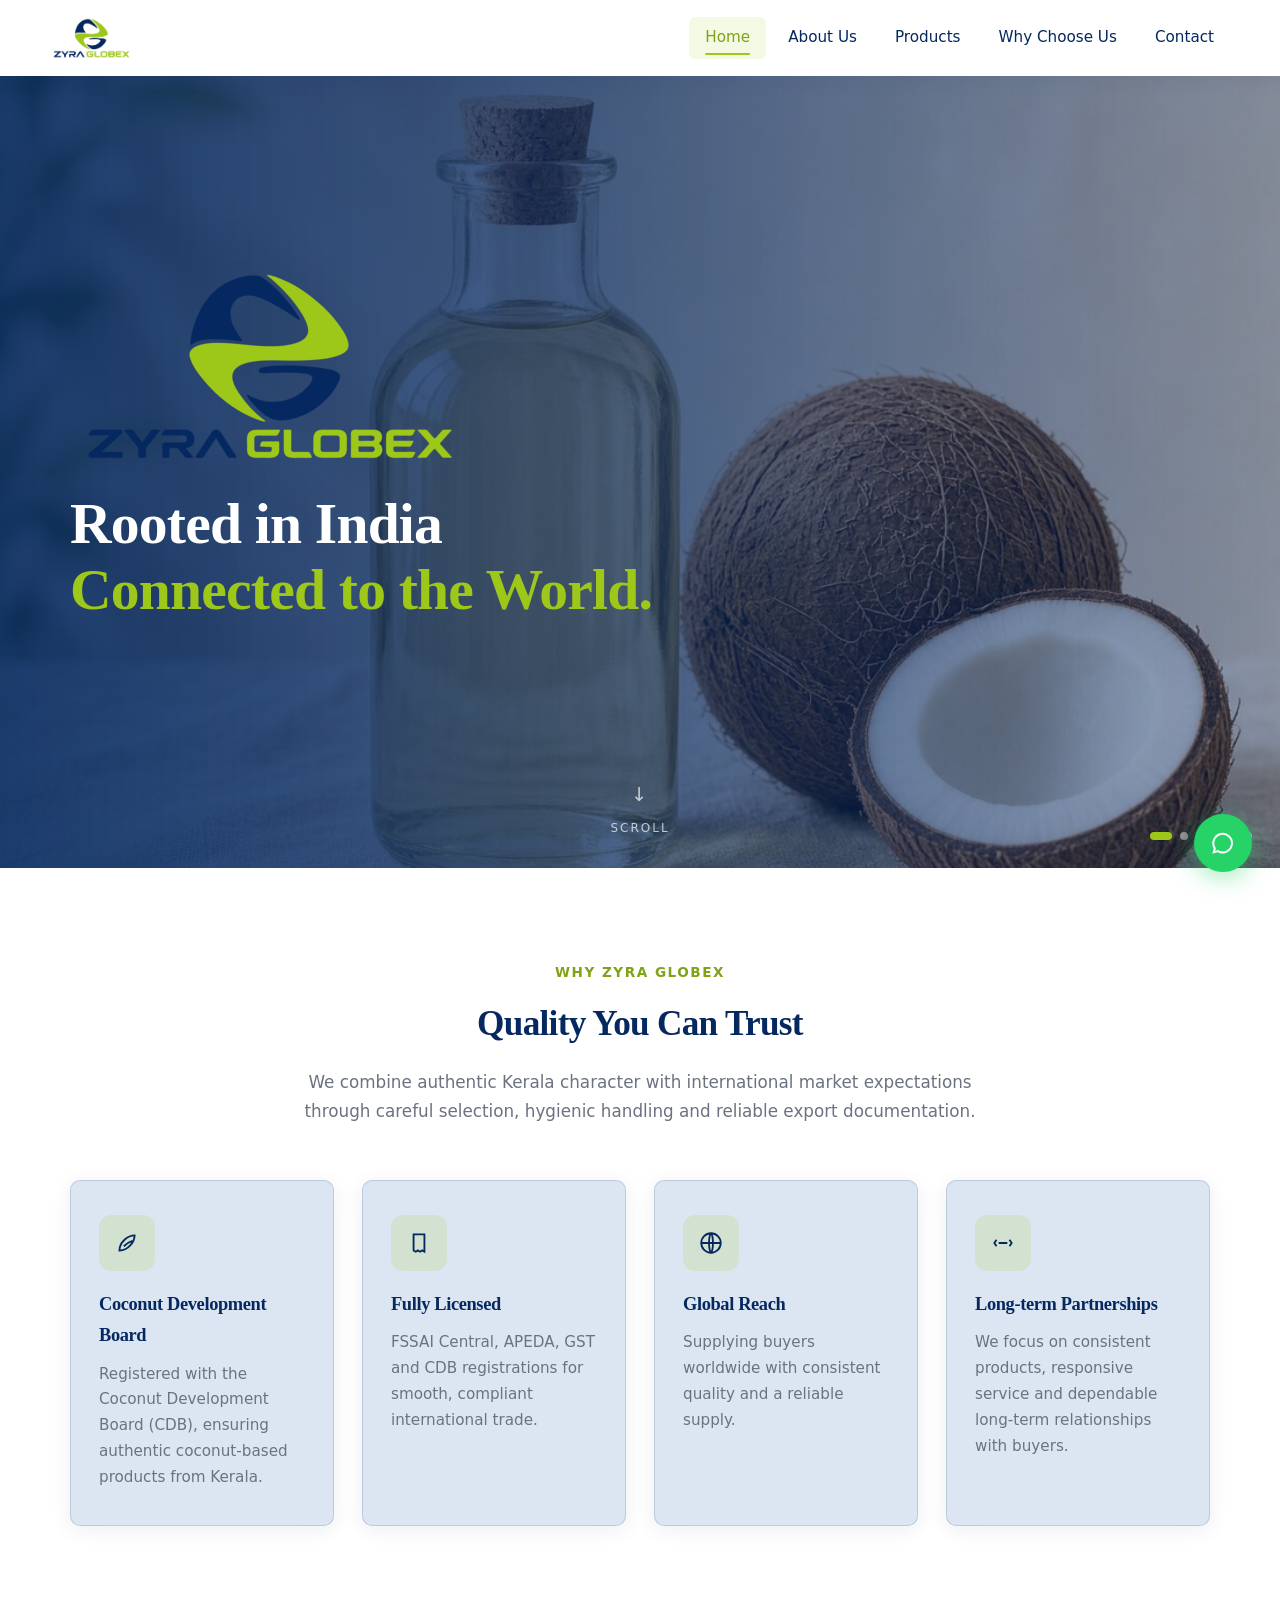
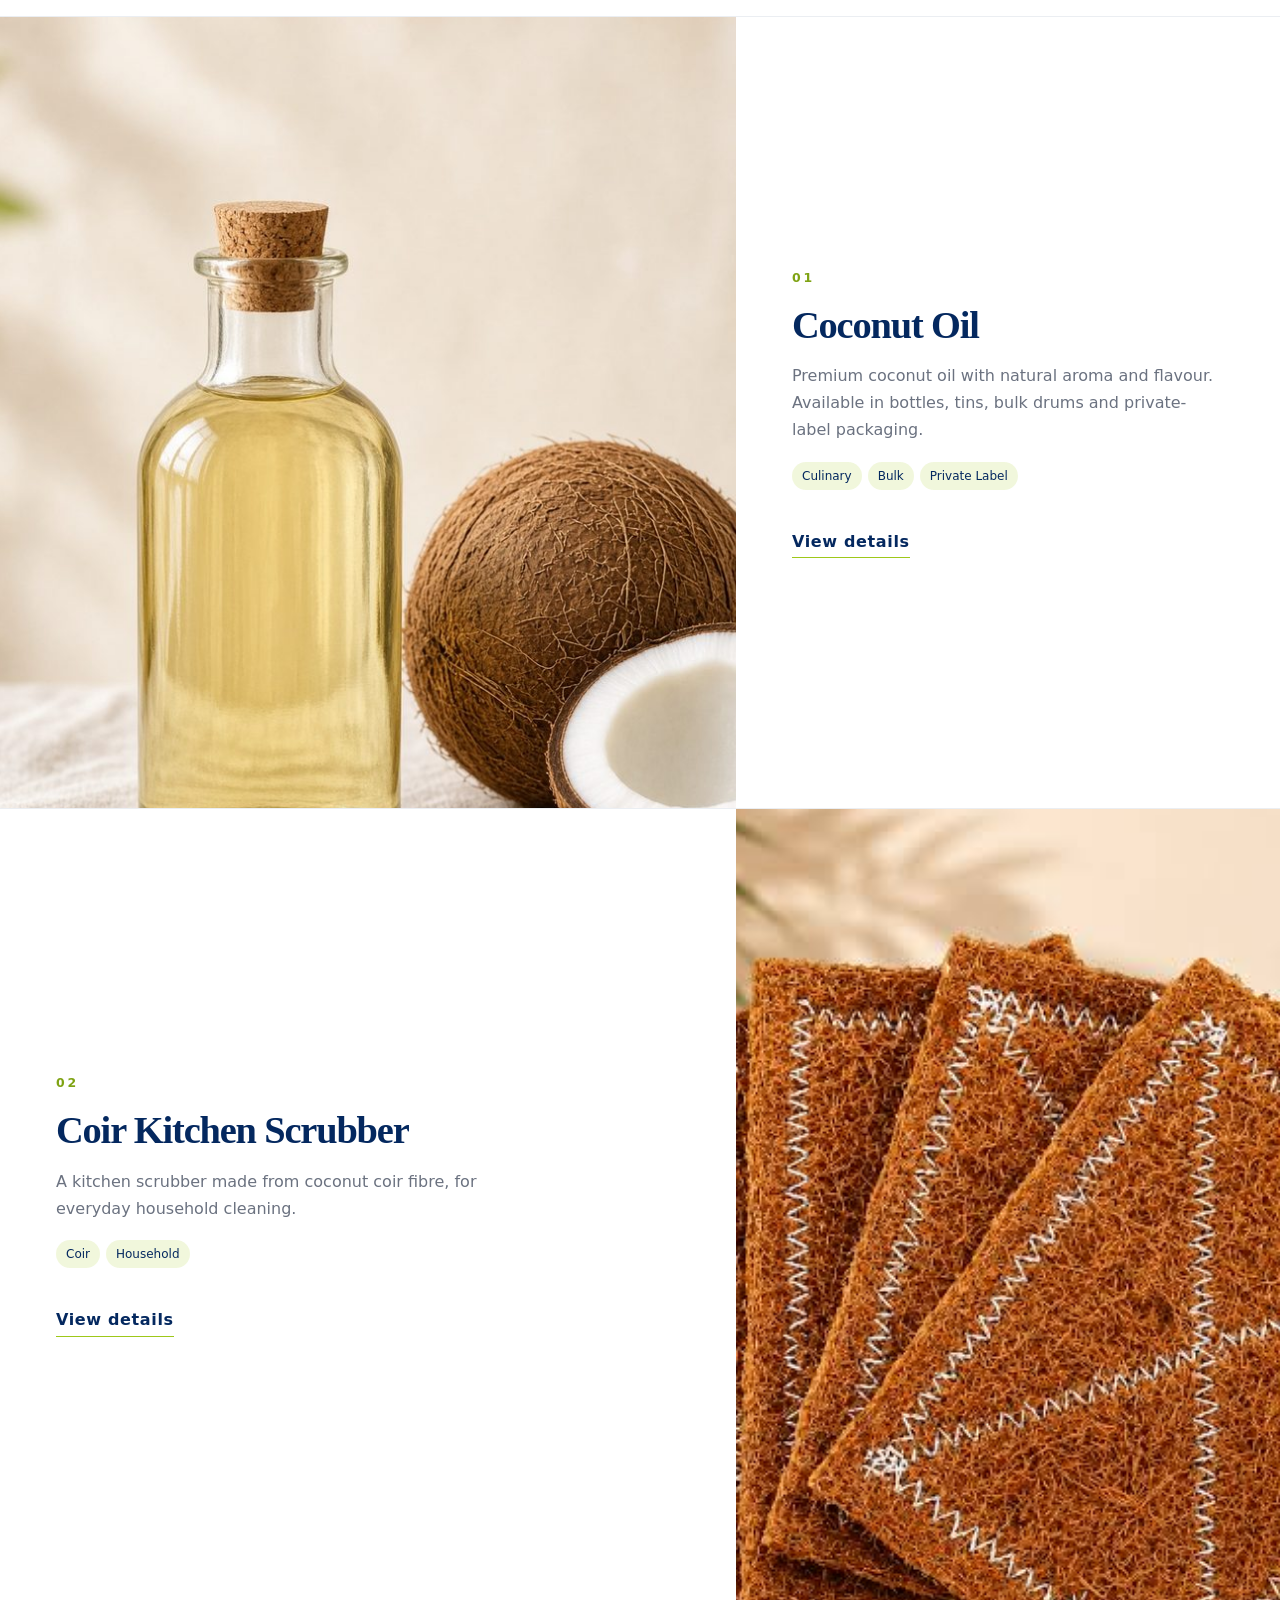
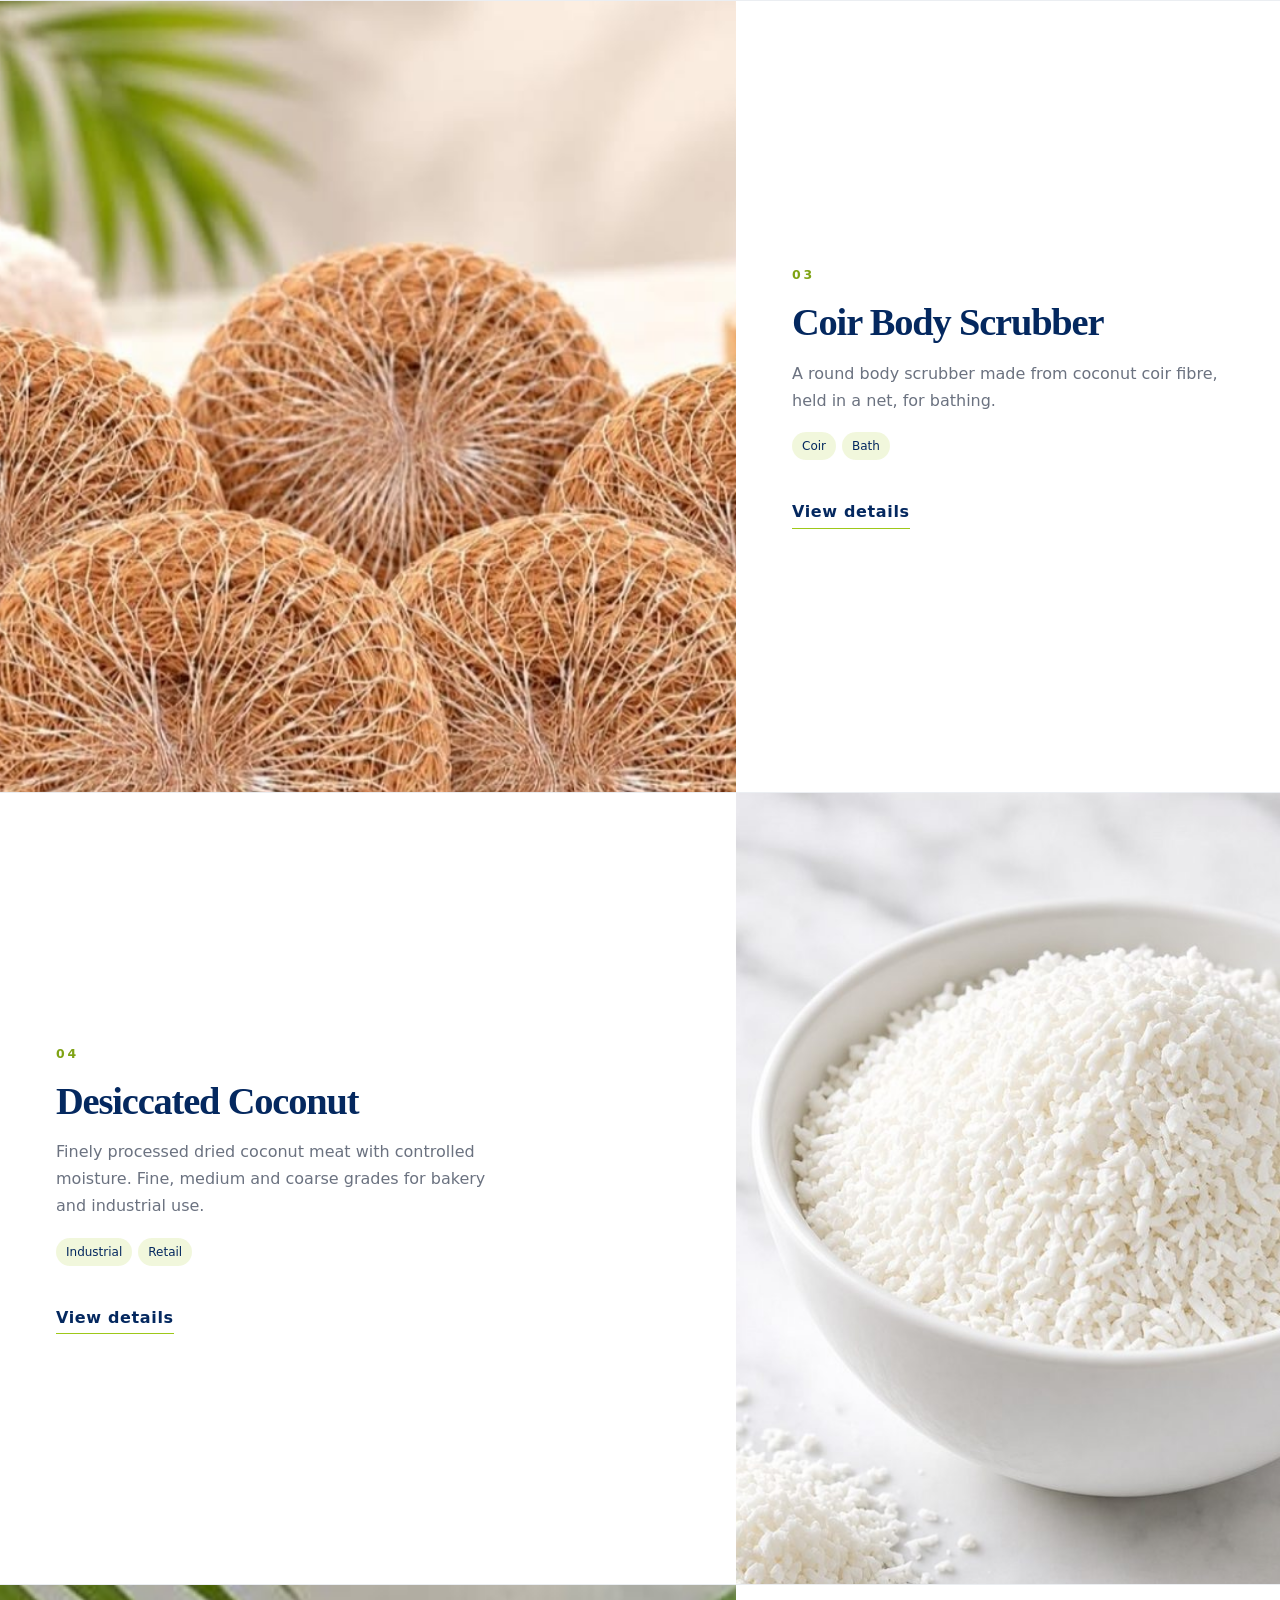
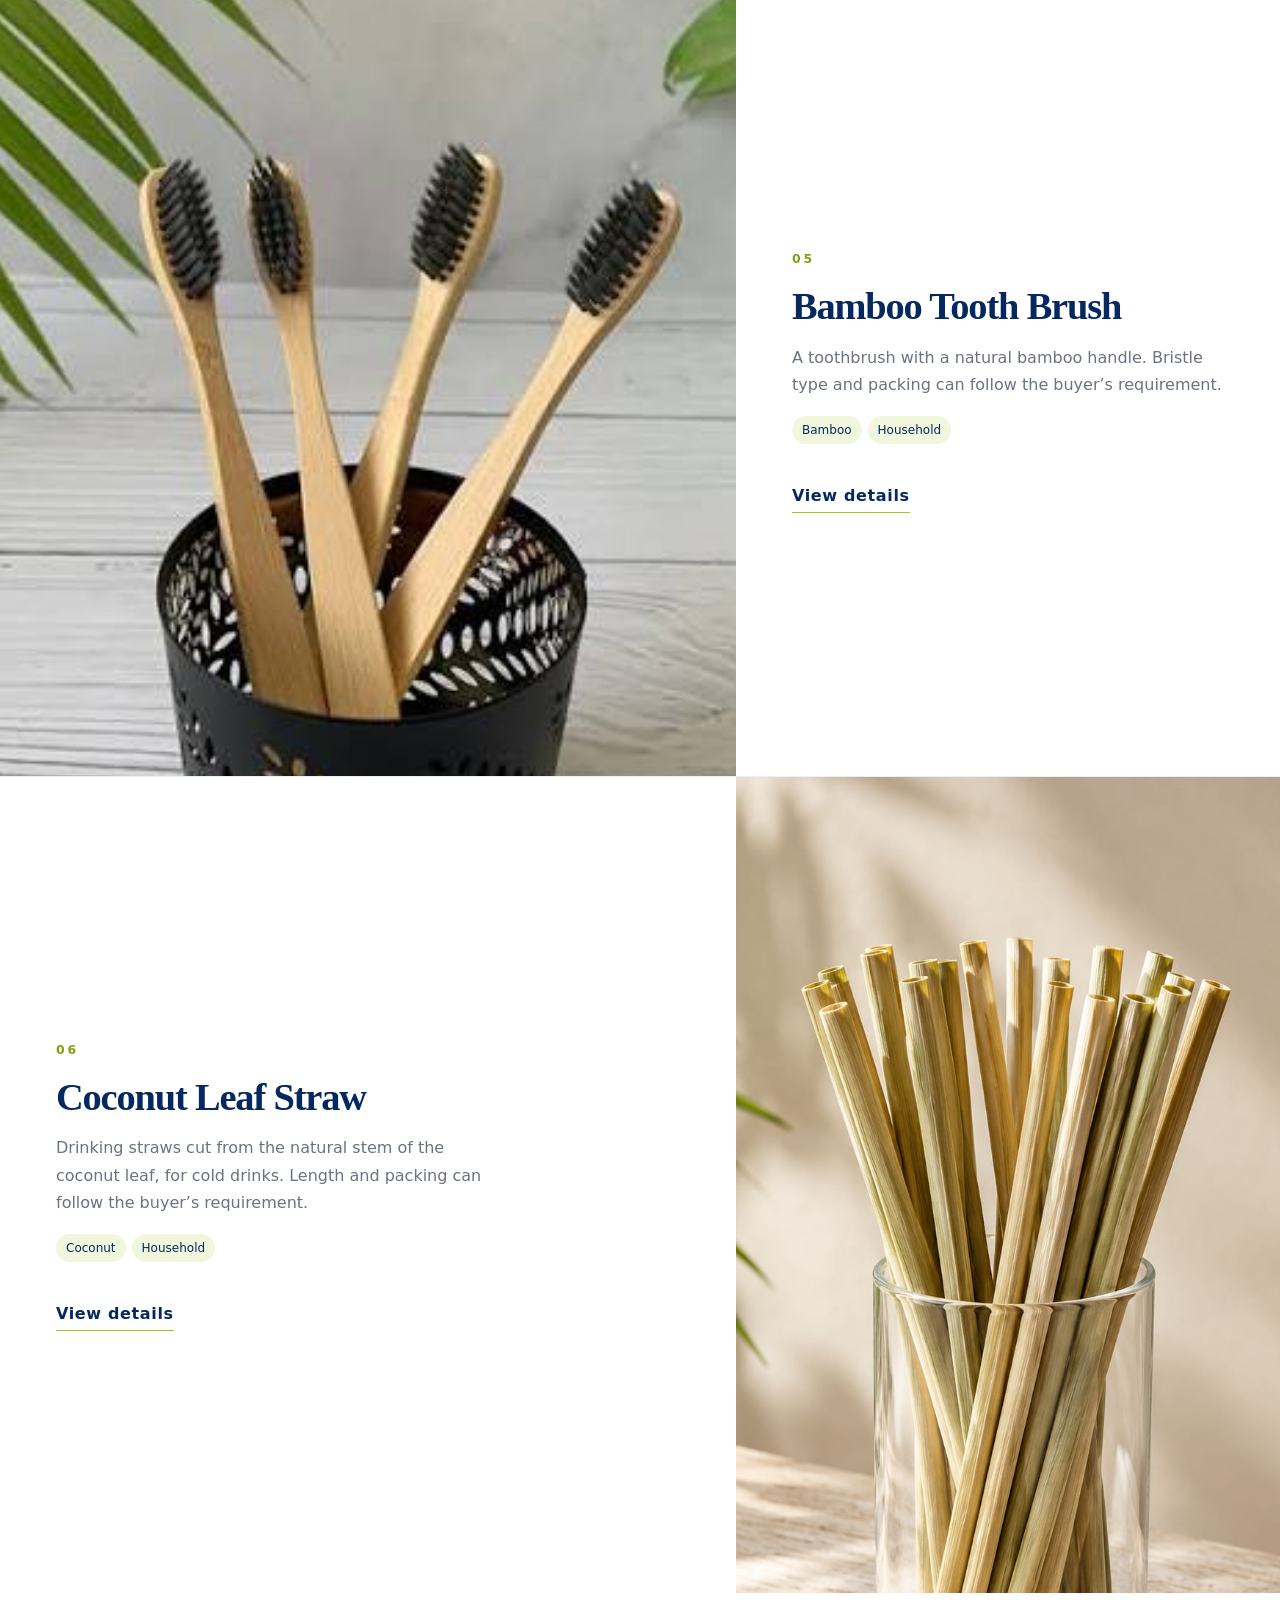
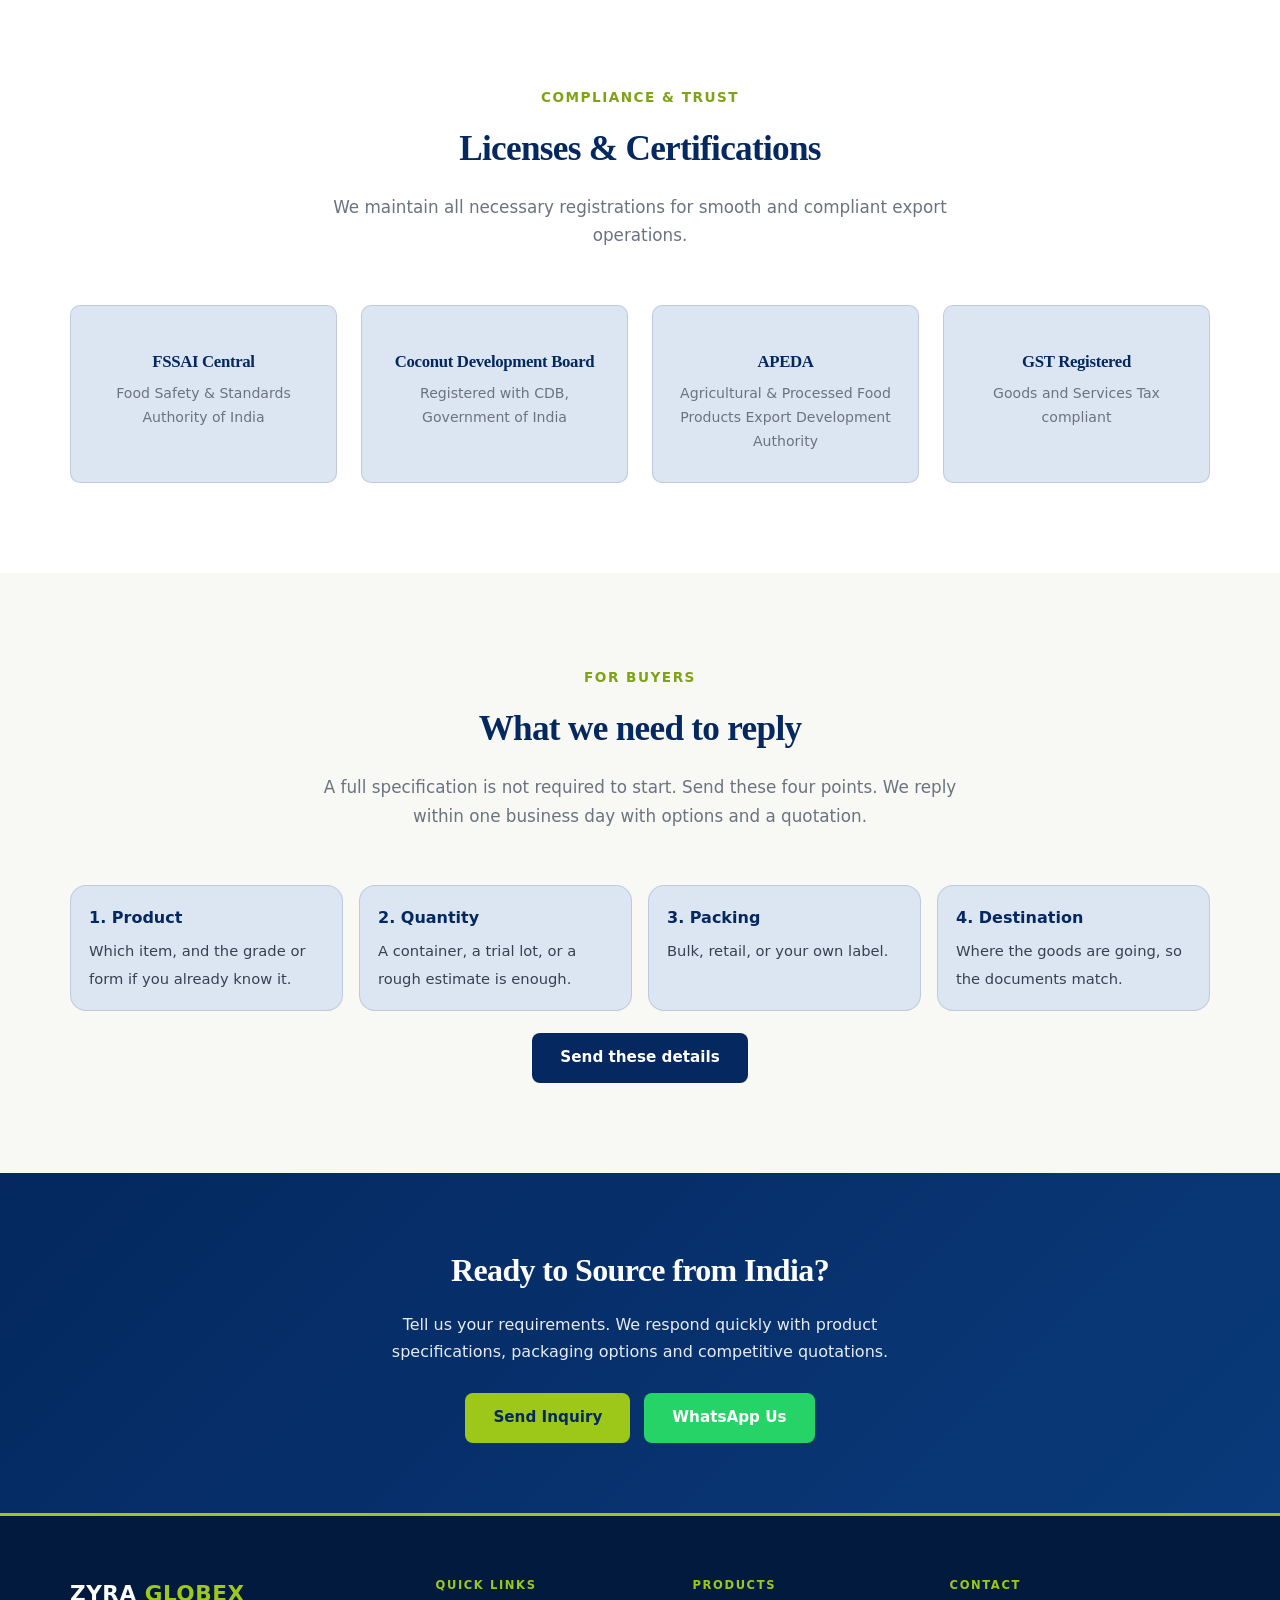
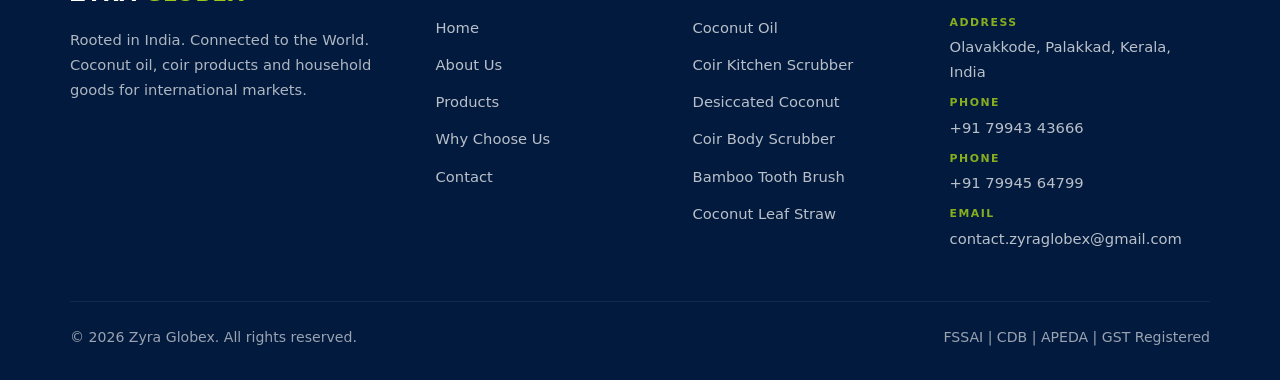
==== commit 241700a3: "Rename the buyer country point to Destination" ====
--- a/index.html
+++ b/index.html
@@ -216,7 +216,7 @@
         <div><strong>1. Product</strong><span>Which item, and the grade or form if you already know it.</span></div>
         <div><strong>2. Quantity</strong><span>A container, a trial lot, or a rough estimate is enough.</span></div>
         <div><strong>3. Packing</strong><span>Bulk, retail, or your own label.</span></div>
-        <div><strong>4. Your country</strong><span>Where the goods are going, so the documents match.</span></div>
+        <div><strong>4. Destination</strong><span>Where the goods are going, so the documents match.</span></div>
       </div>
       <div class="need-action"><a class="btn btn-primary" href="contact.html">Send these details</a></div>
     </div>
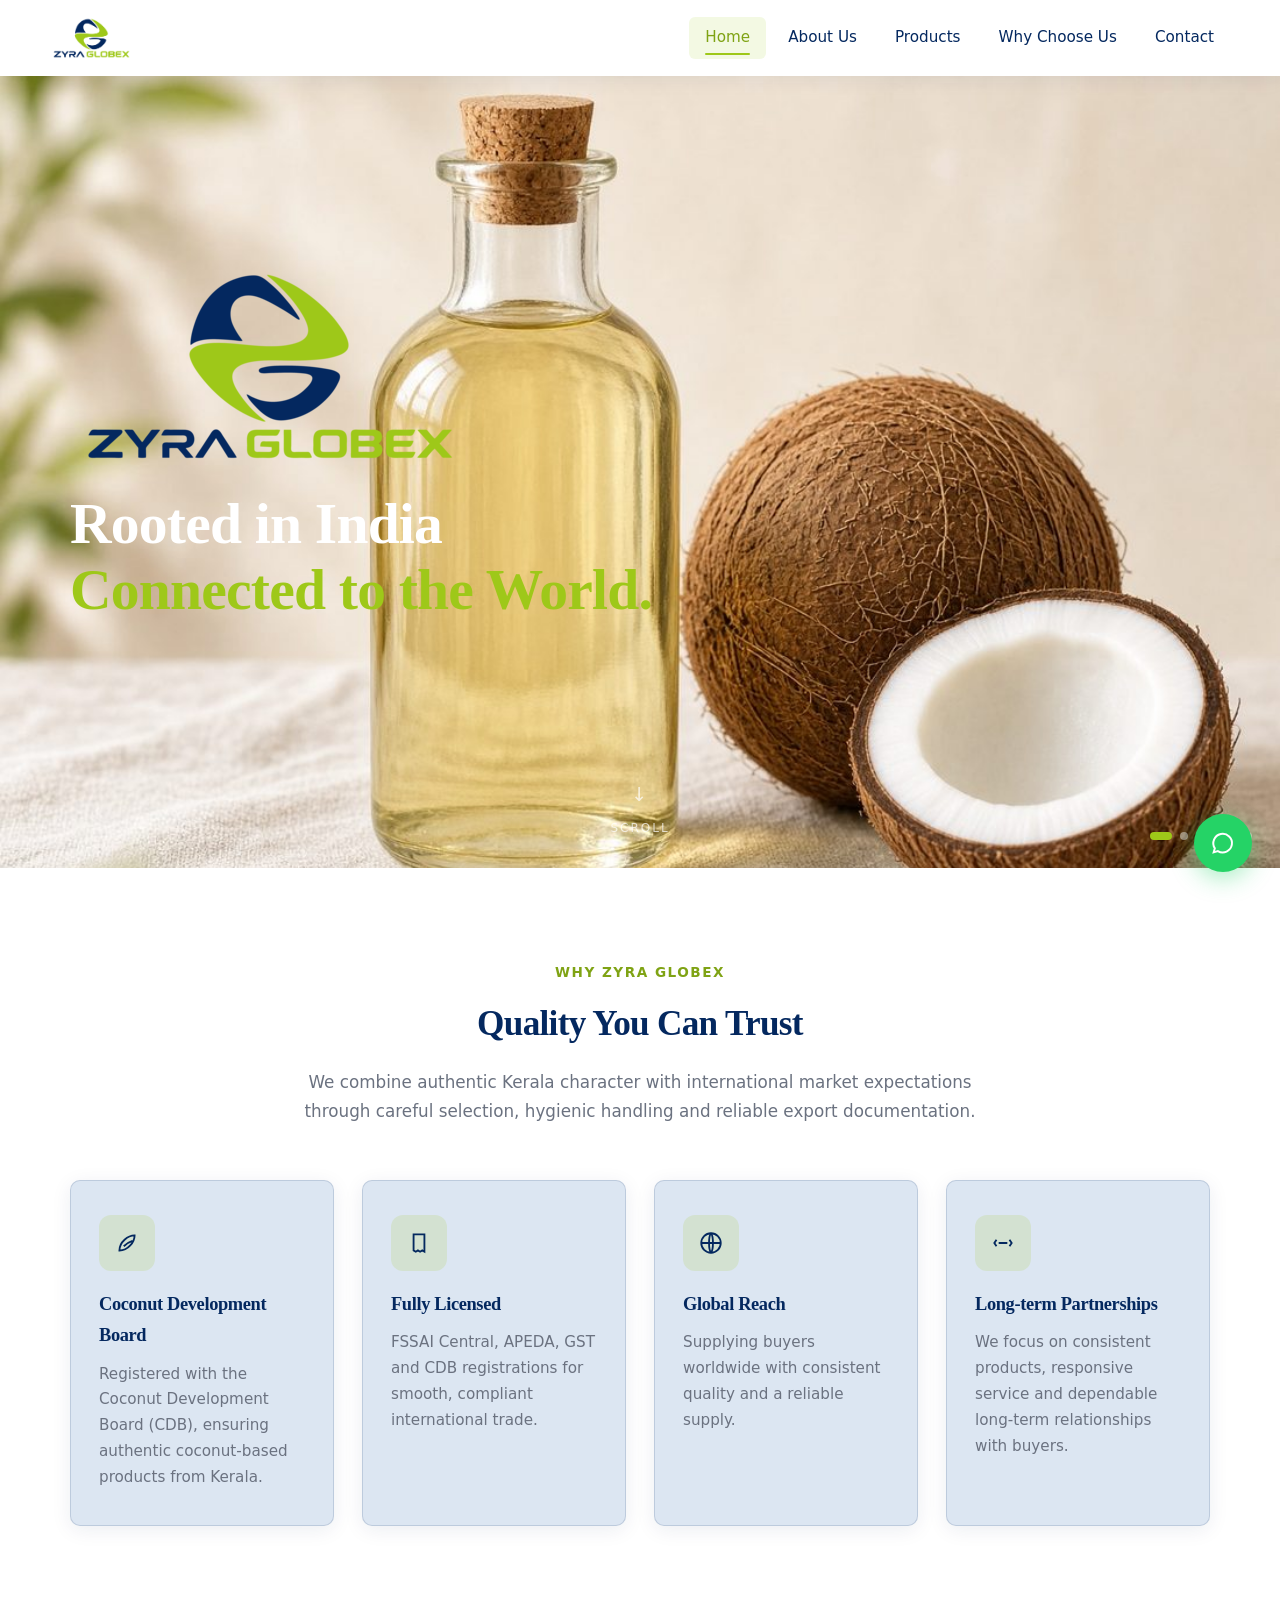
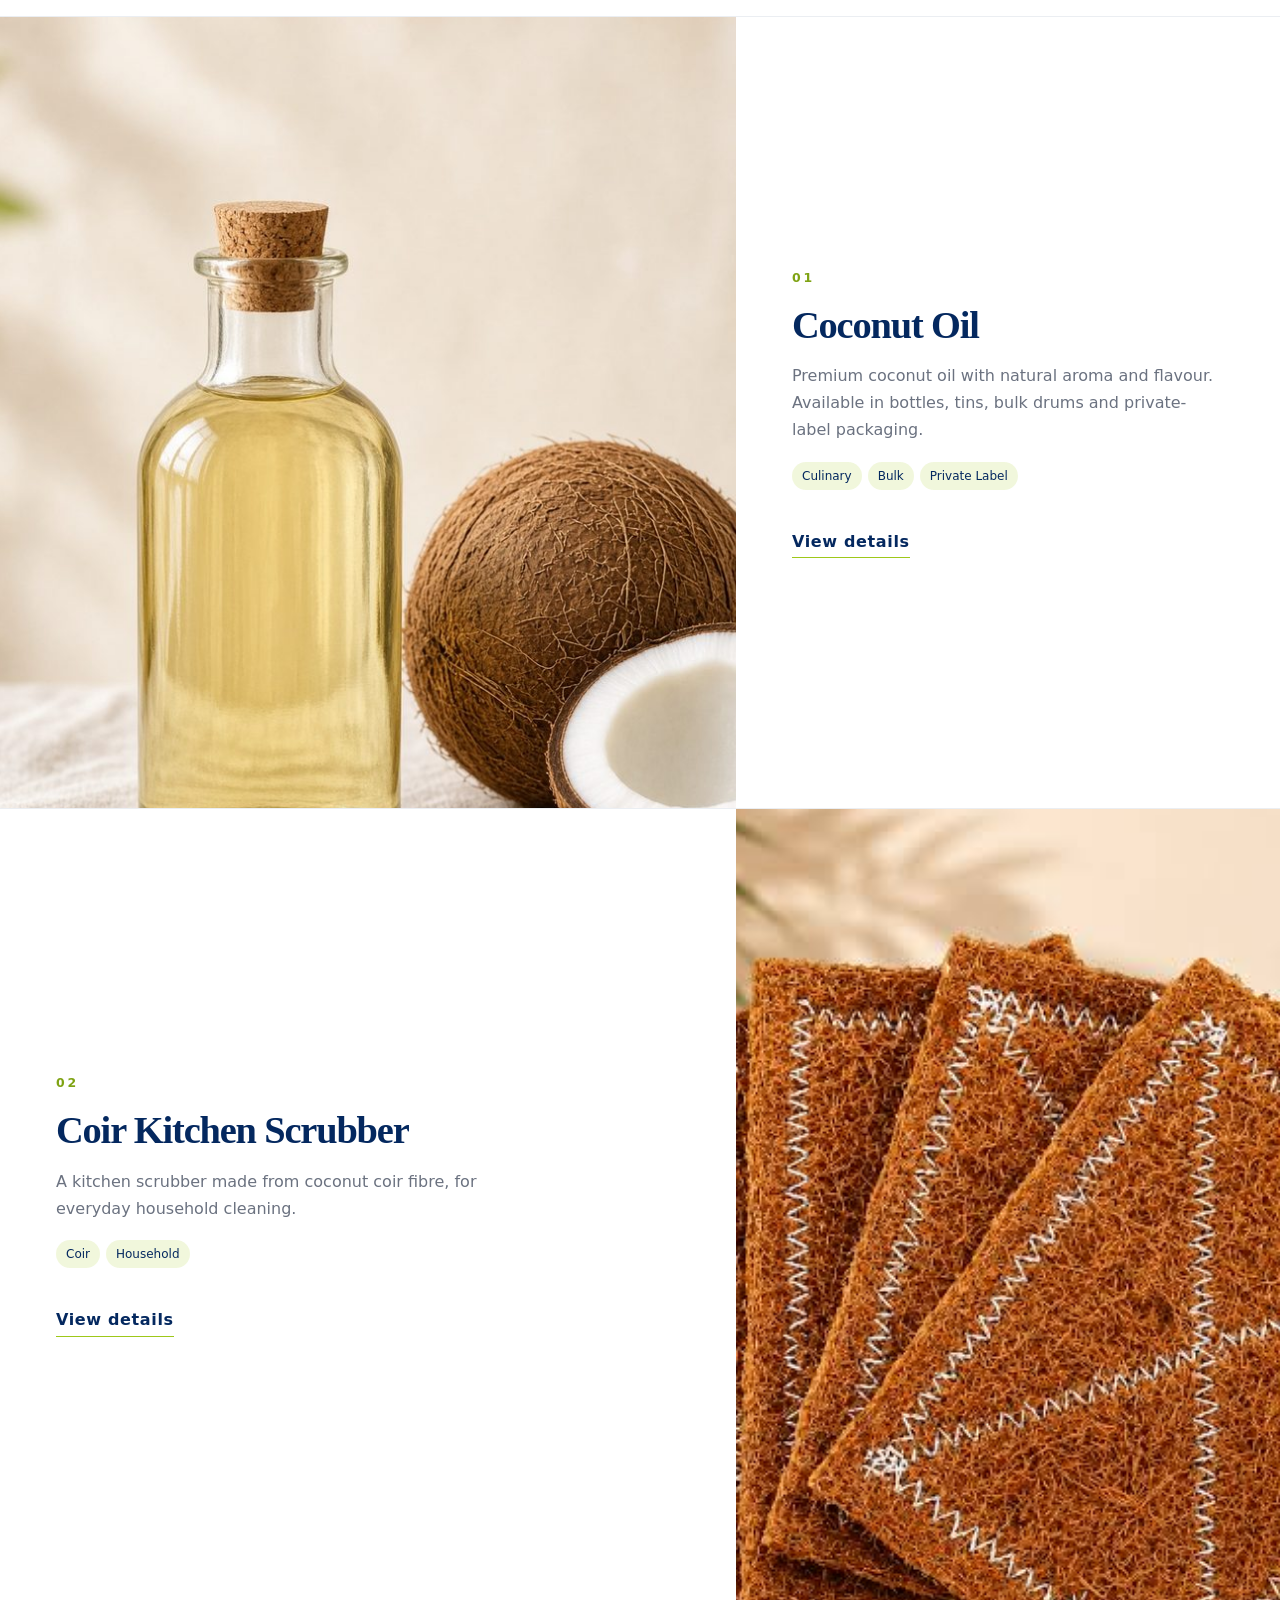
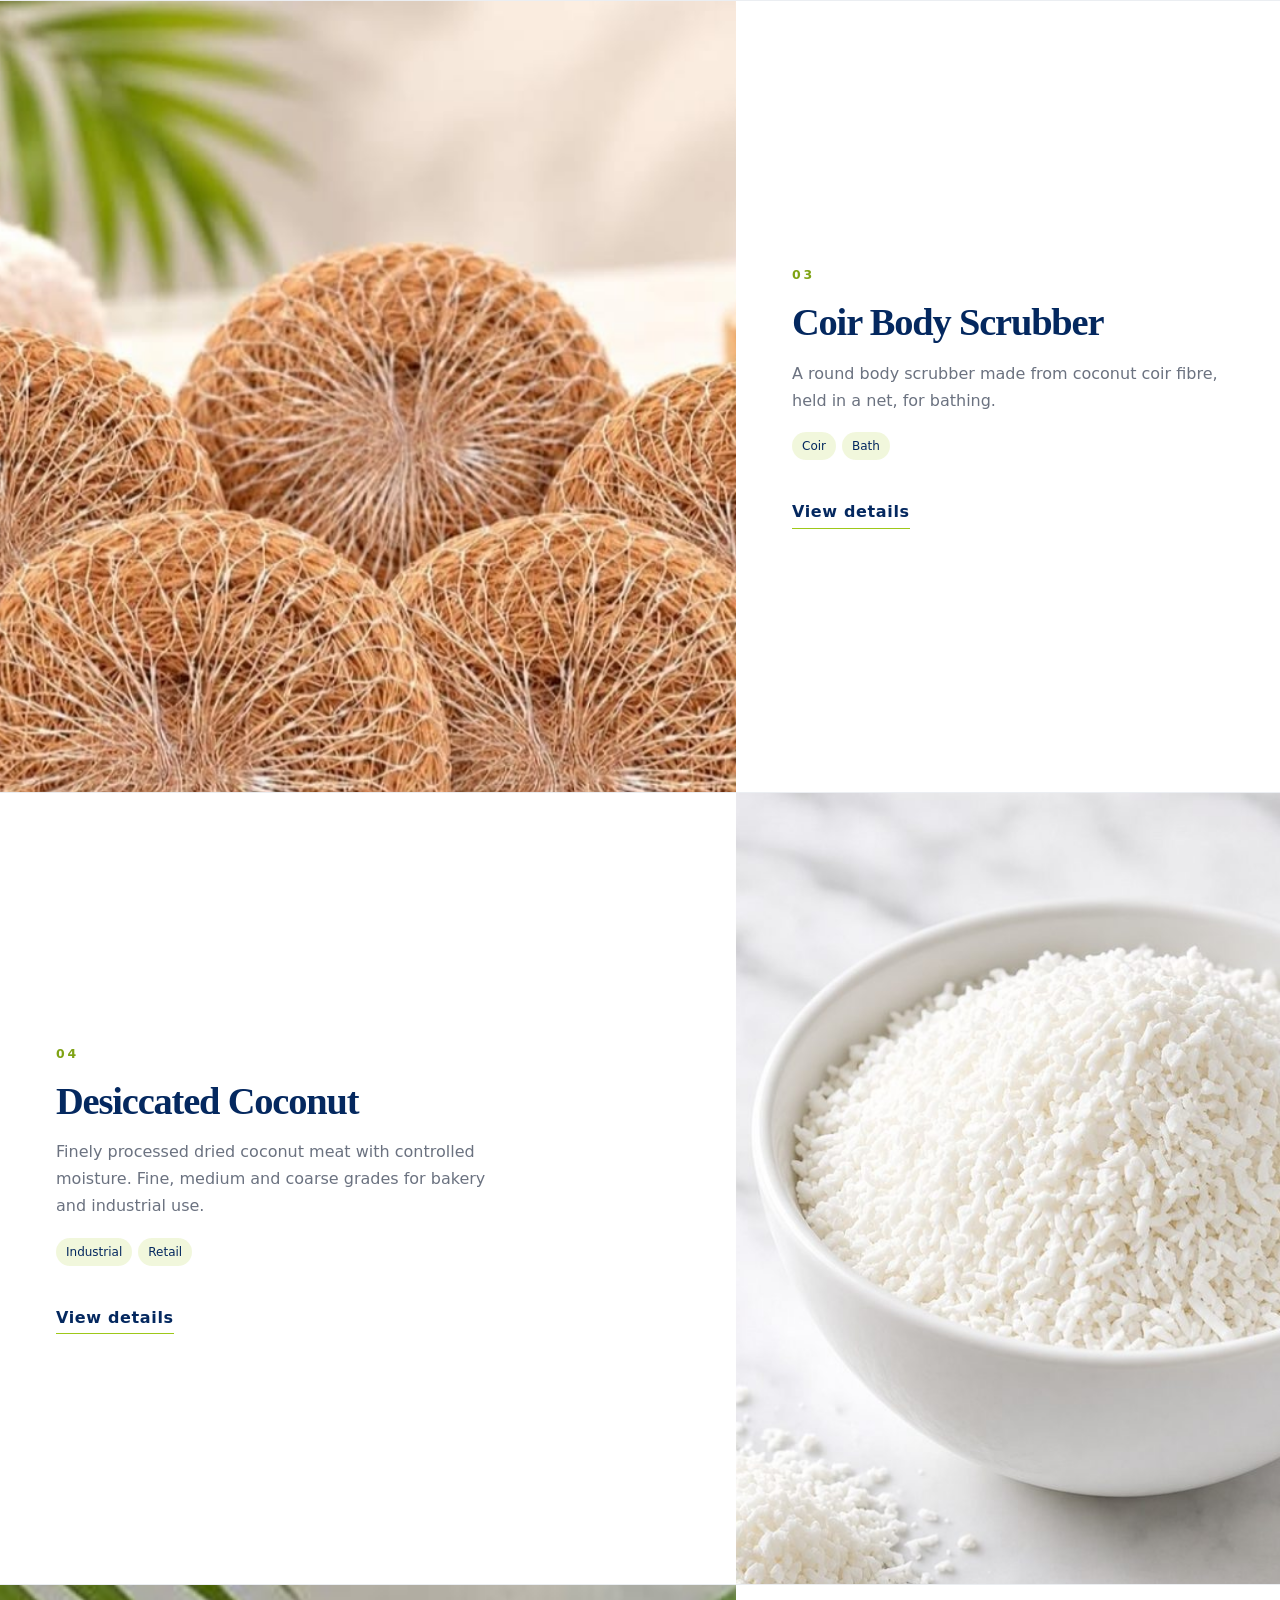
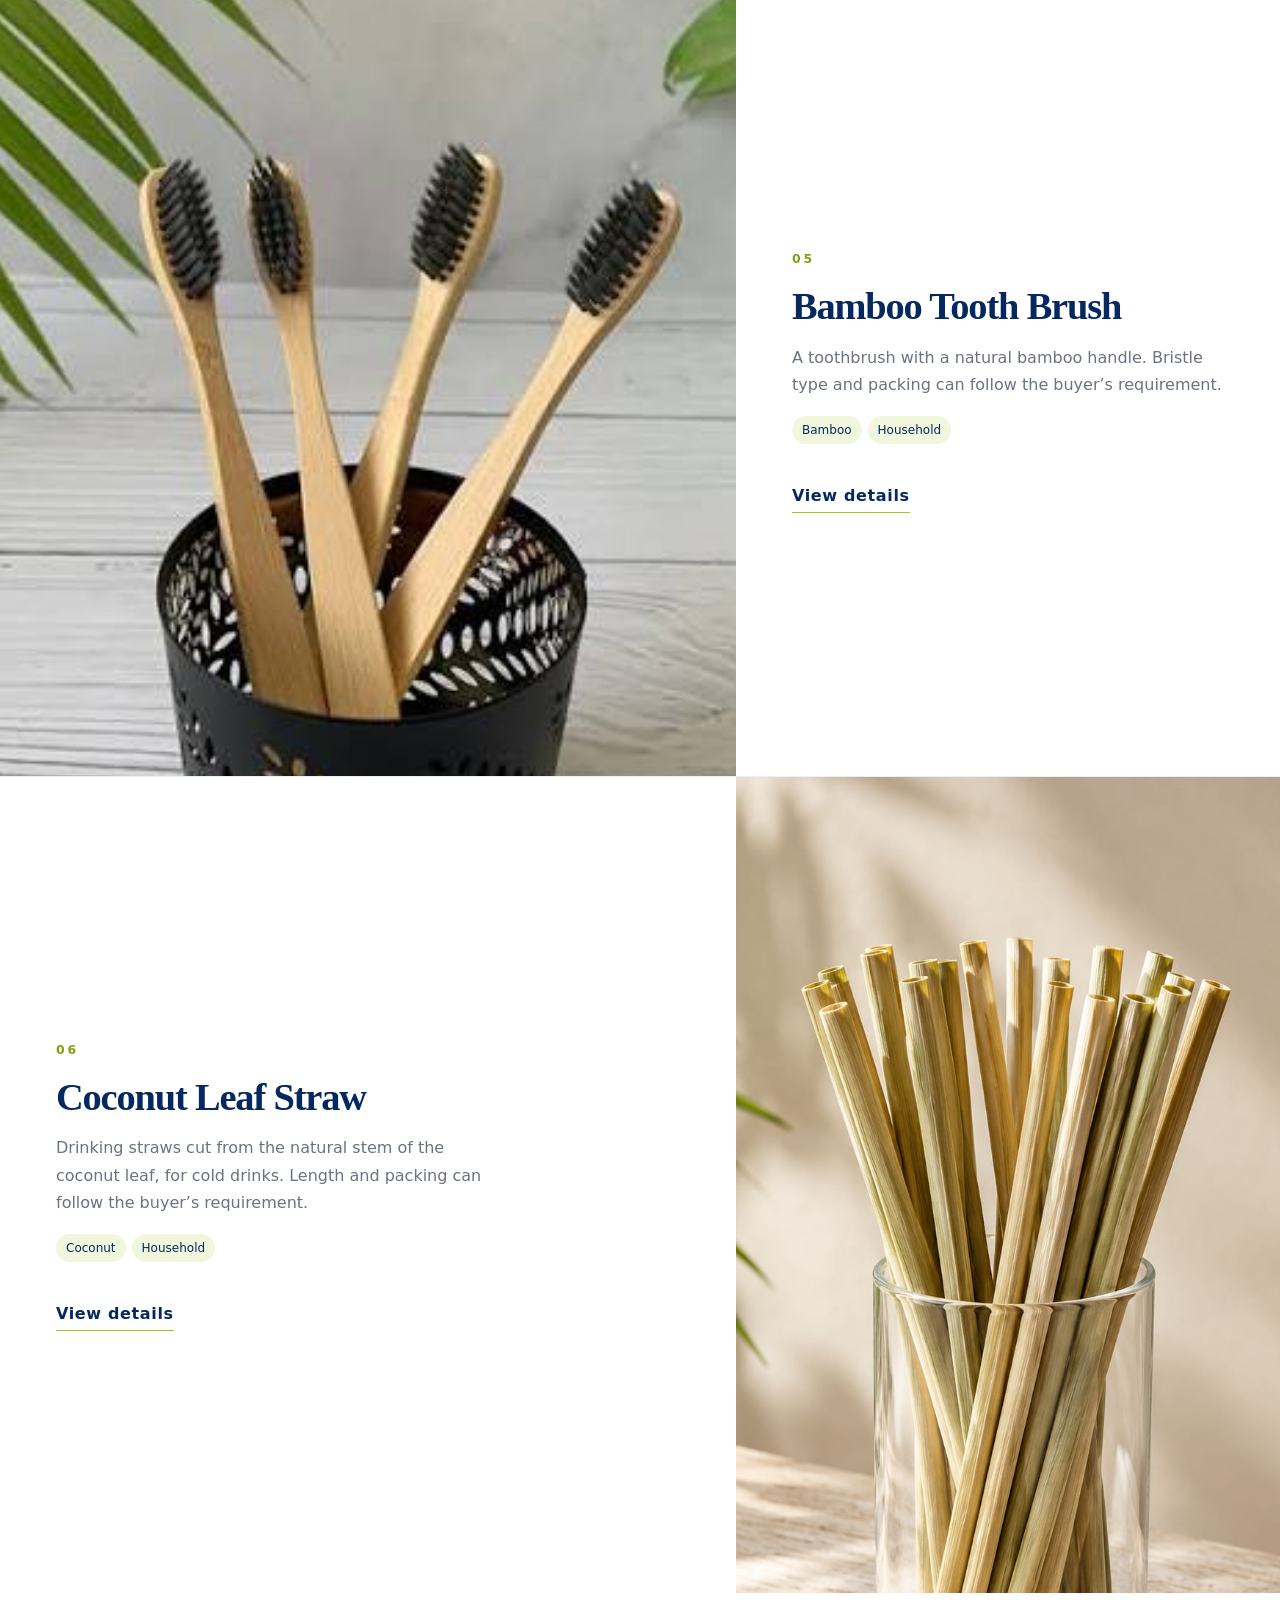
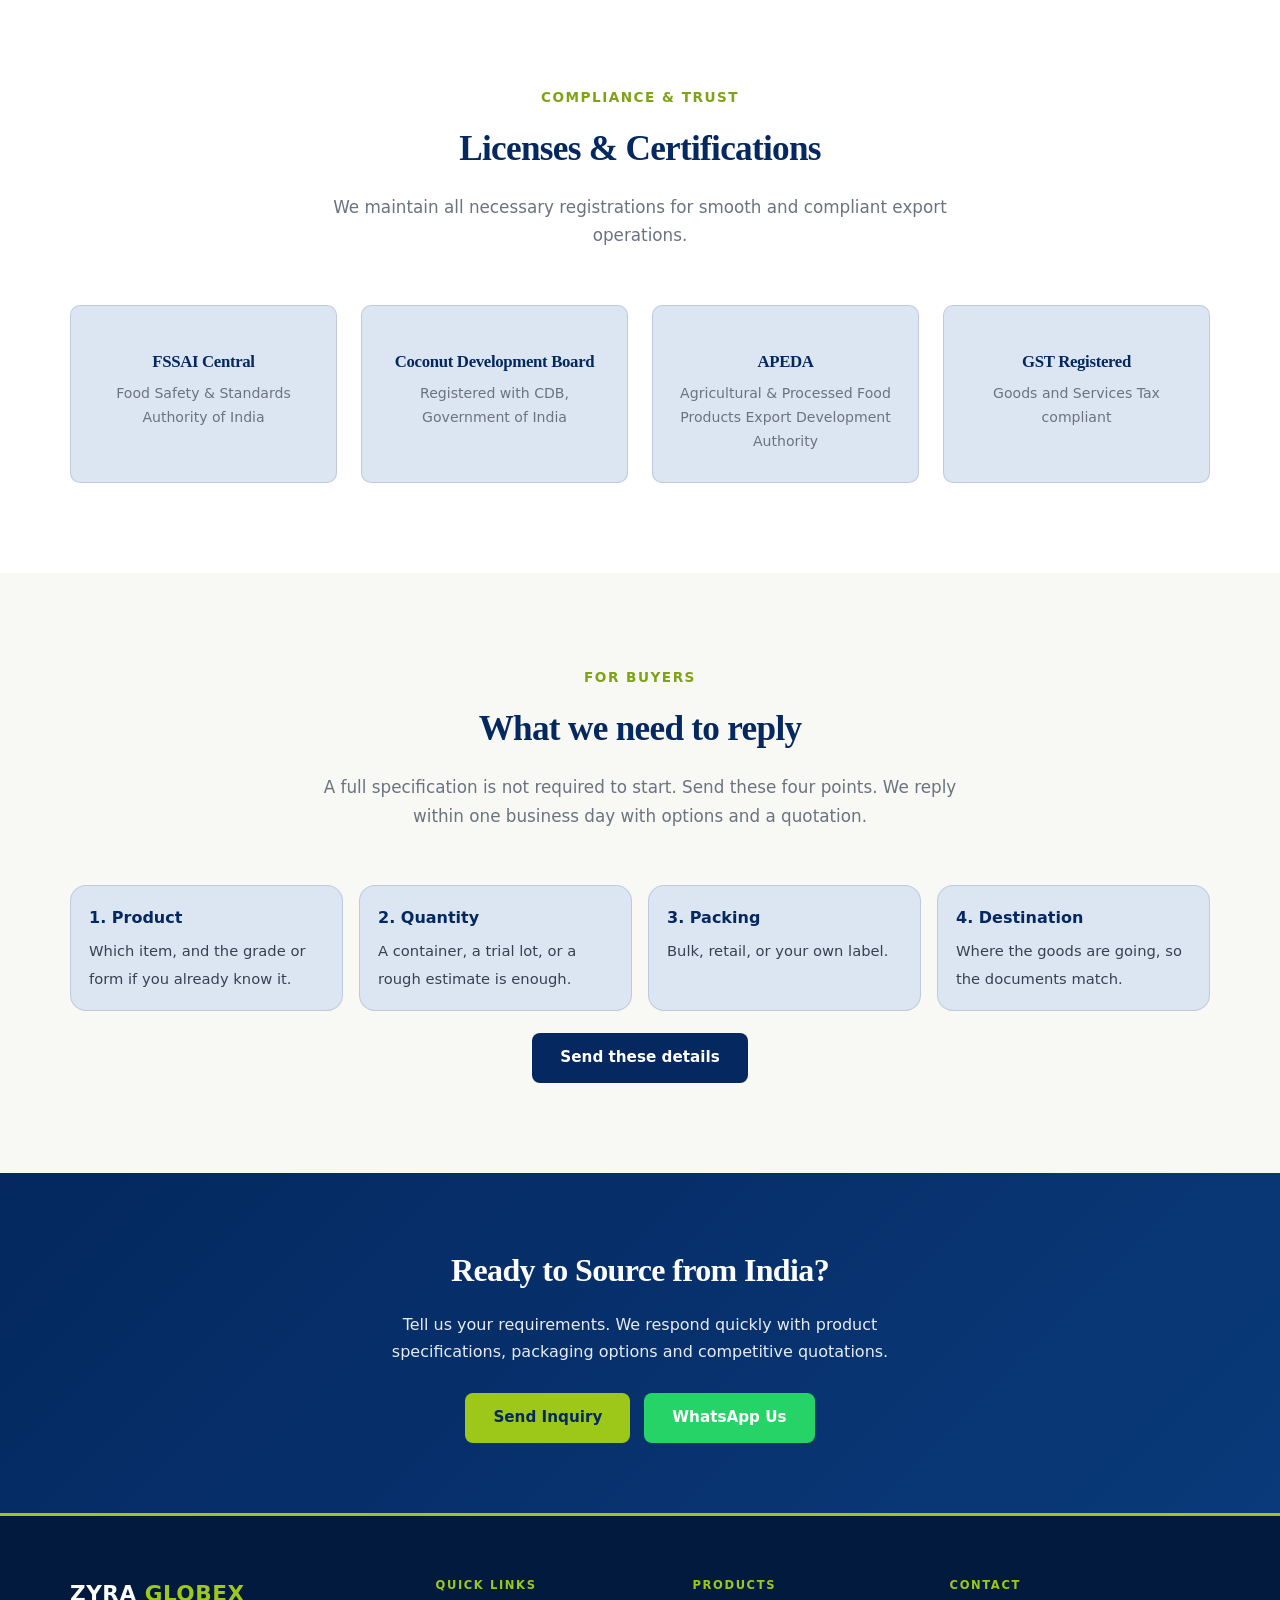
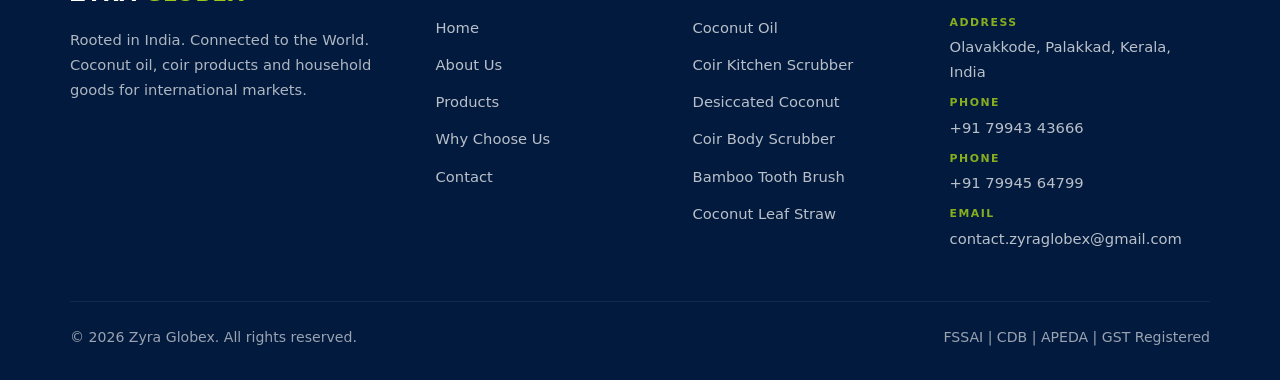
==== commit 1be079f2: "Remove the blue shade from the home photos" ====
--- a/index.html
+++ b/index.html
@@ -6,7 +6,7 @@
   <meta name="description" content="Zyra Globex - Coconut oil, coir products and household goods for international markets. Registered with Coconut Development Board, FSSAI, APEDA.">
   <meta name="keywords" content="coconut oil export, coir kitchen scrubber, coir body scrubber, desiccated coconut, Kerala export, Zyra Globex, coconut products India">
   <title>Zyra Globex | Coconut Oil, Coir Products and Household Goods</title>
-  <link rel="stylesheet" href="css/style.css">
+  <link rel="stylesheet" href="css/style.css?v=8">
   <link rel="icon" href="images/logo.png" type="image/png">
 <script src="js/open-guard.js"></script>
 </head>
--- a/css/style.css
+++ b/css/style.css
@@ -1507,6 +1507,7 @@
 .hero-slides img { position: absolute; inset: 0; width: 100%; height: 100%; object-fit: cover; opacity: 0; transform: translate3d(6%, 0, 0) scale(1.08); transition: opacity 1.1s ease, transform 6s ease; }
 .hero-slides img.is-on { opacity: 1; transform: translate3d(0, 0, 0) scale(1); }
 .hero-shade { position: absolute; inset: 0; z-index: 1; background: linear-gradient(90deg, rgba(4, 40, 95, 0.9) 0%, rgba(4, 40, 95, 0.74) 46%, rgba(4, 40, 95, 0.42) 100%); pointer-events: none; }
+.hero .hero-shade { background: none; }
 
 
 
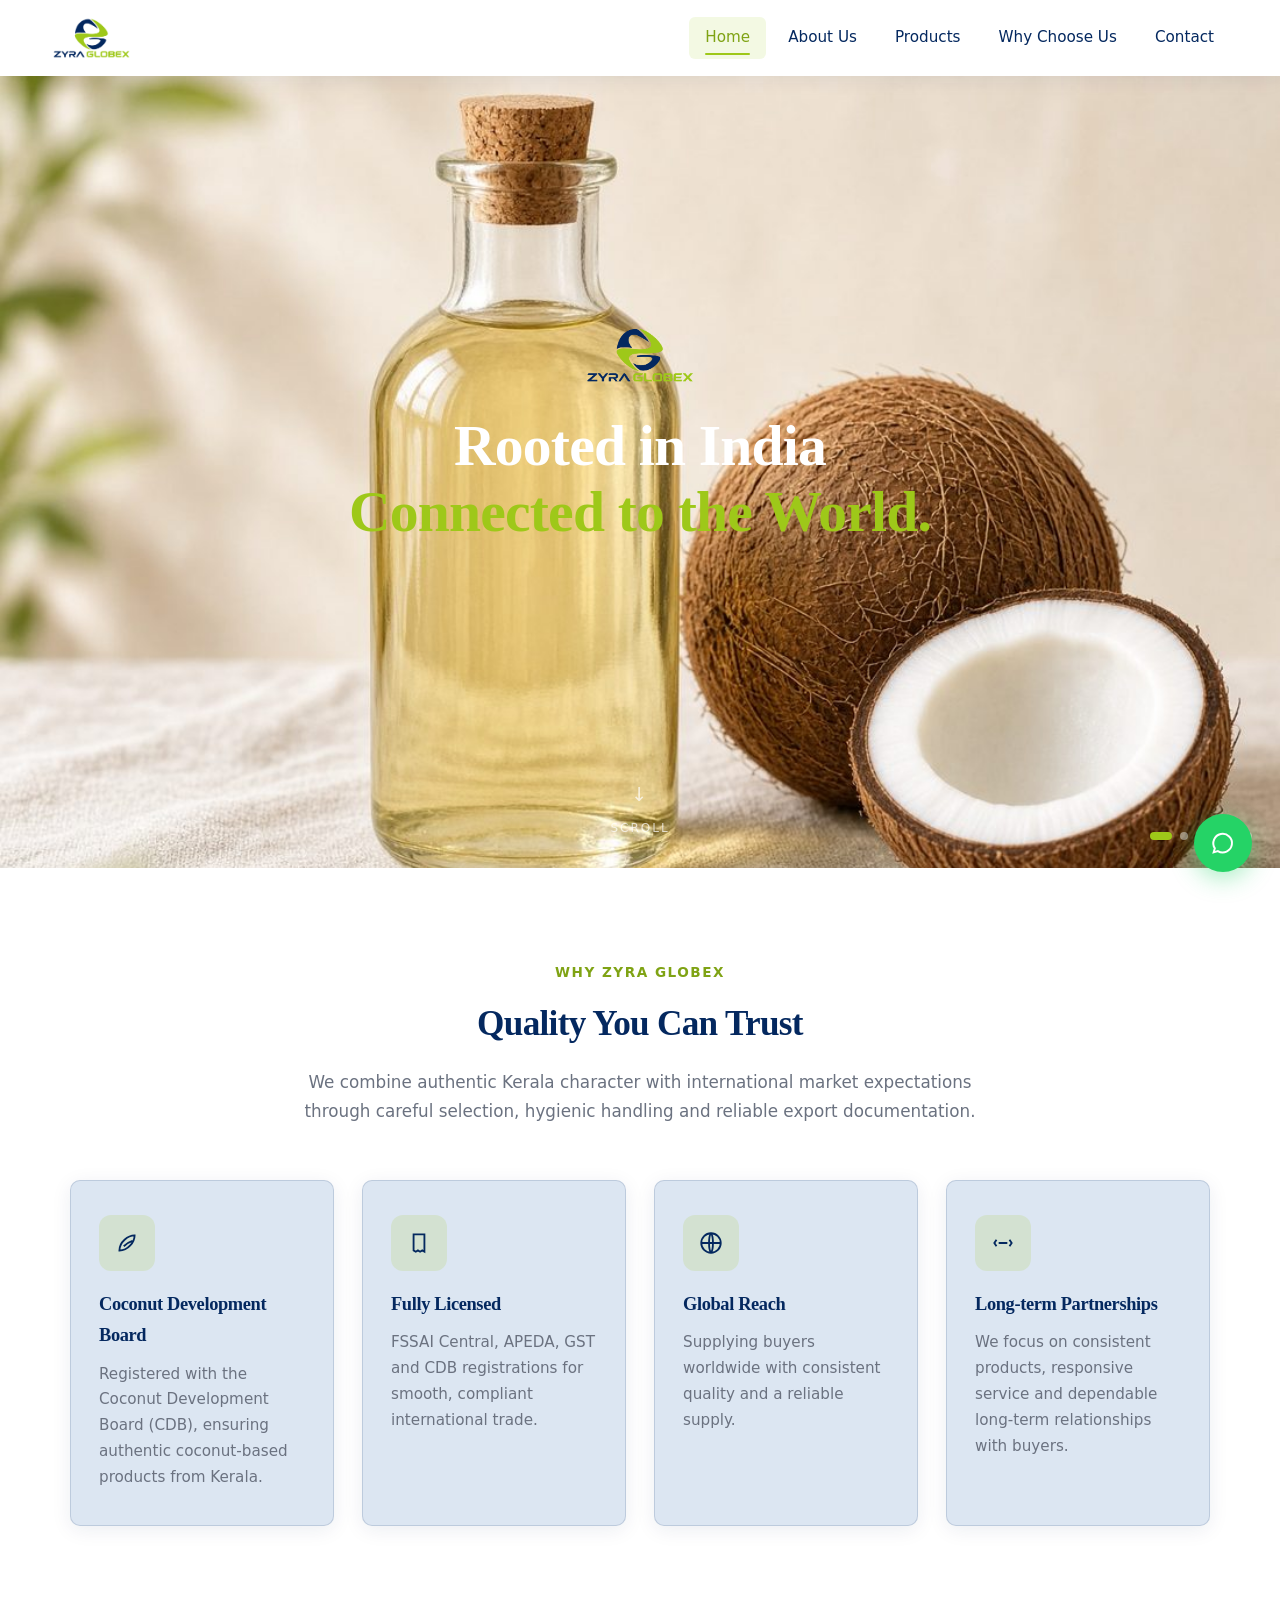
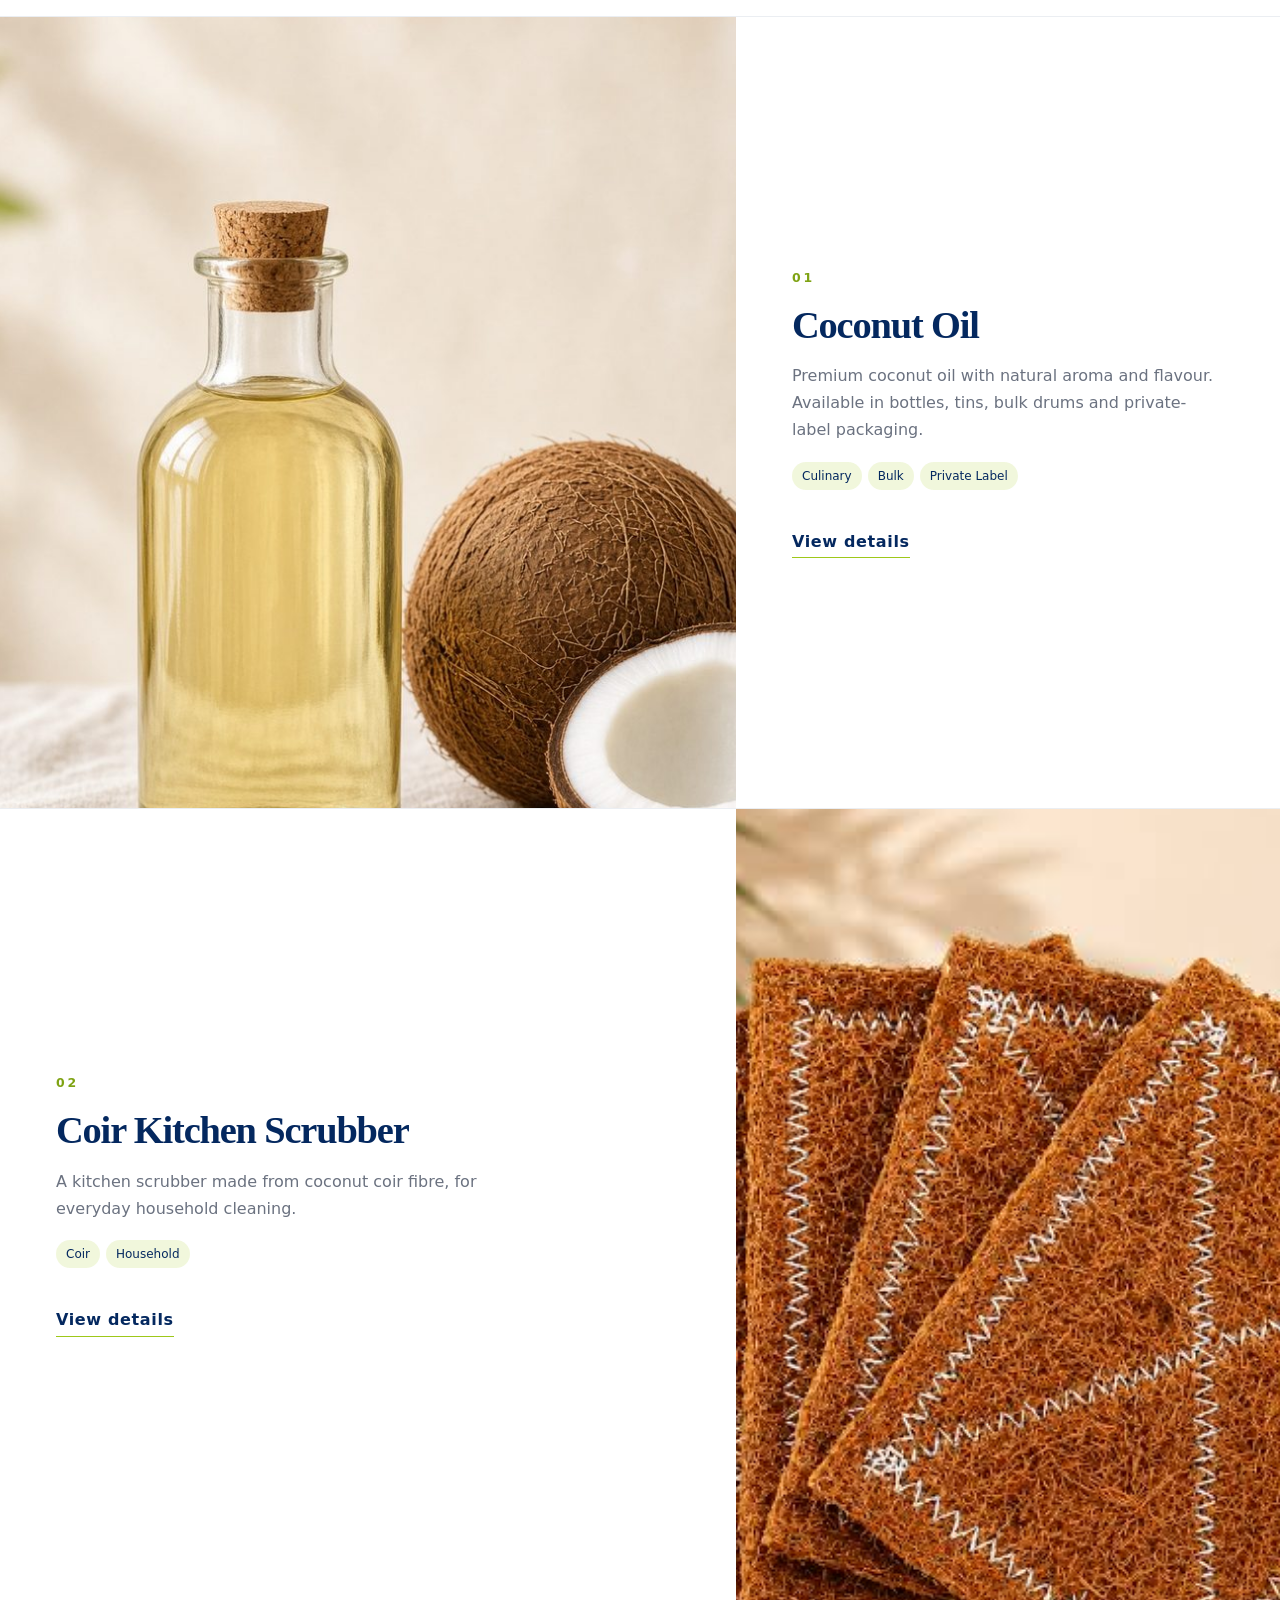
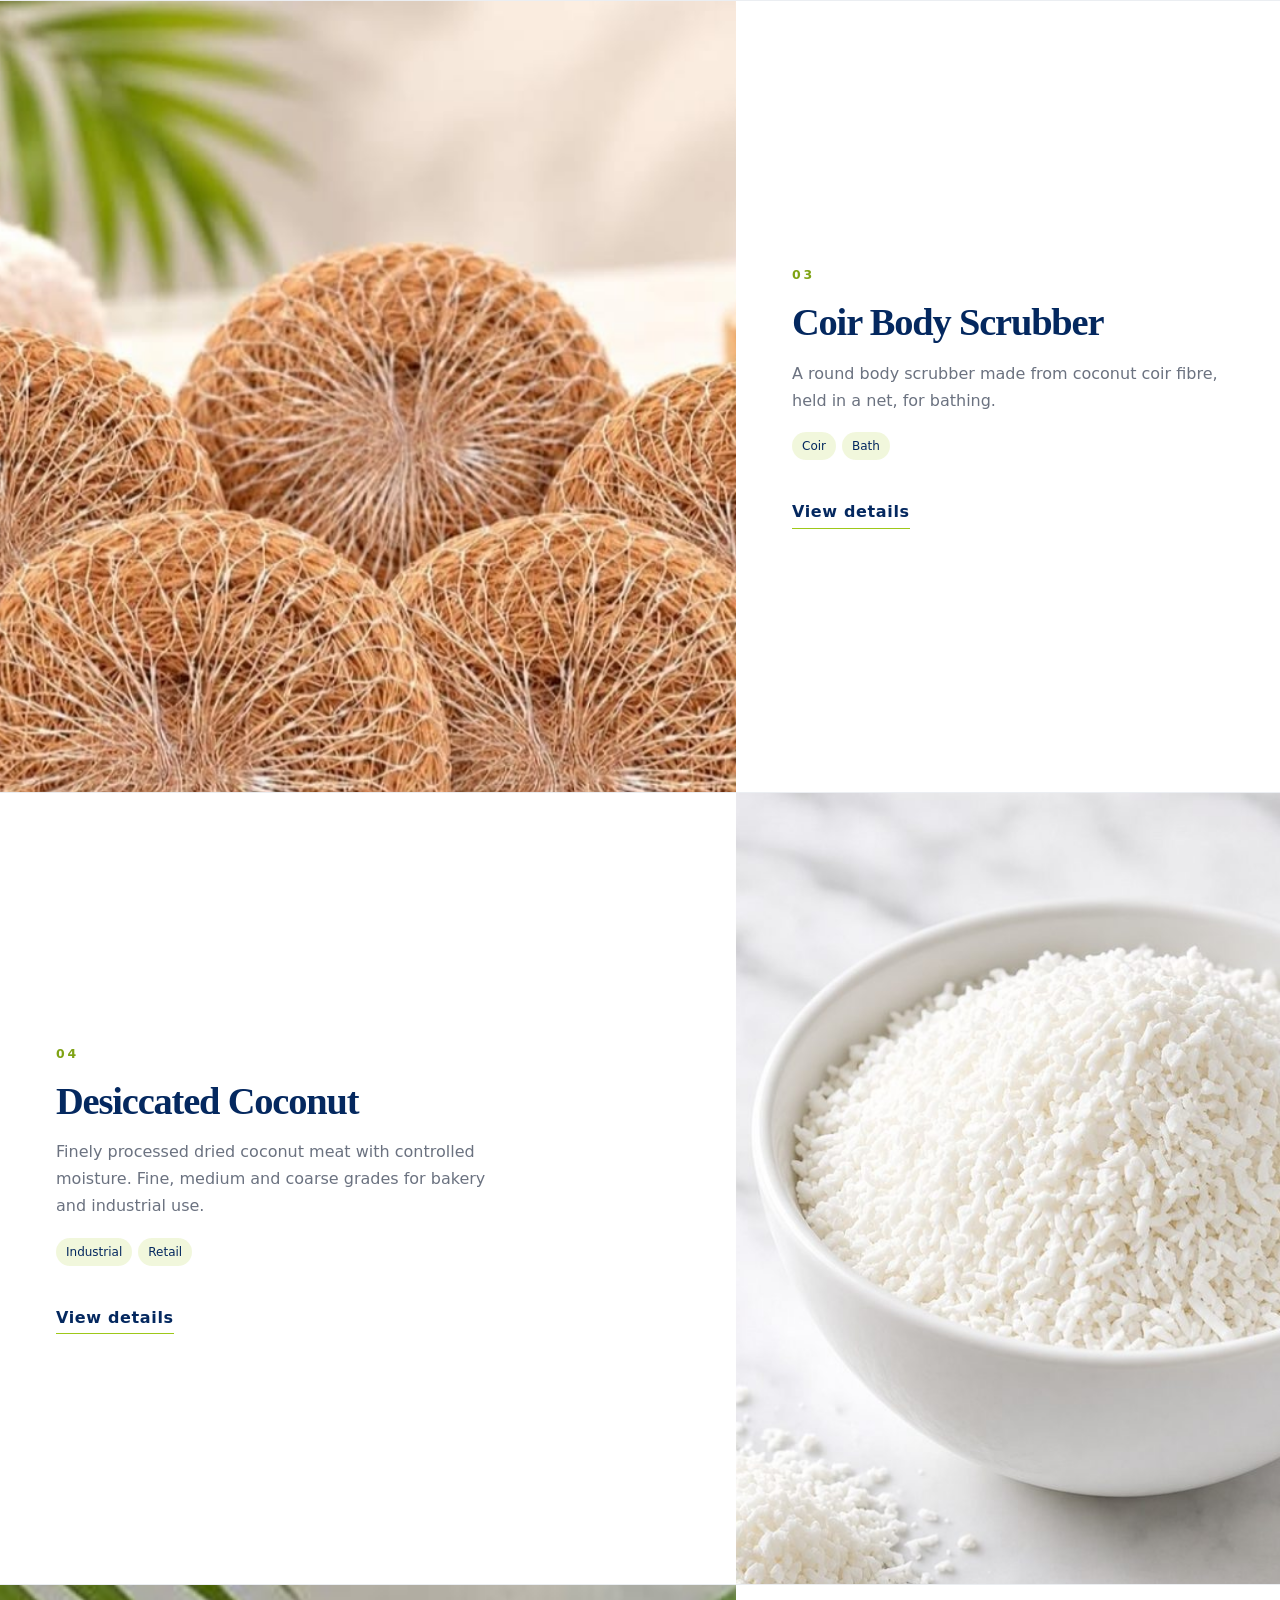
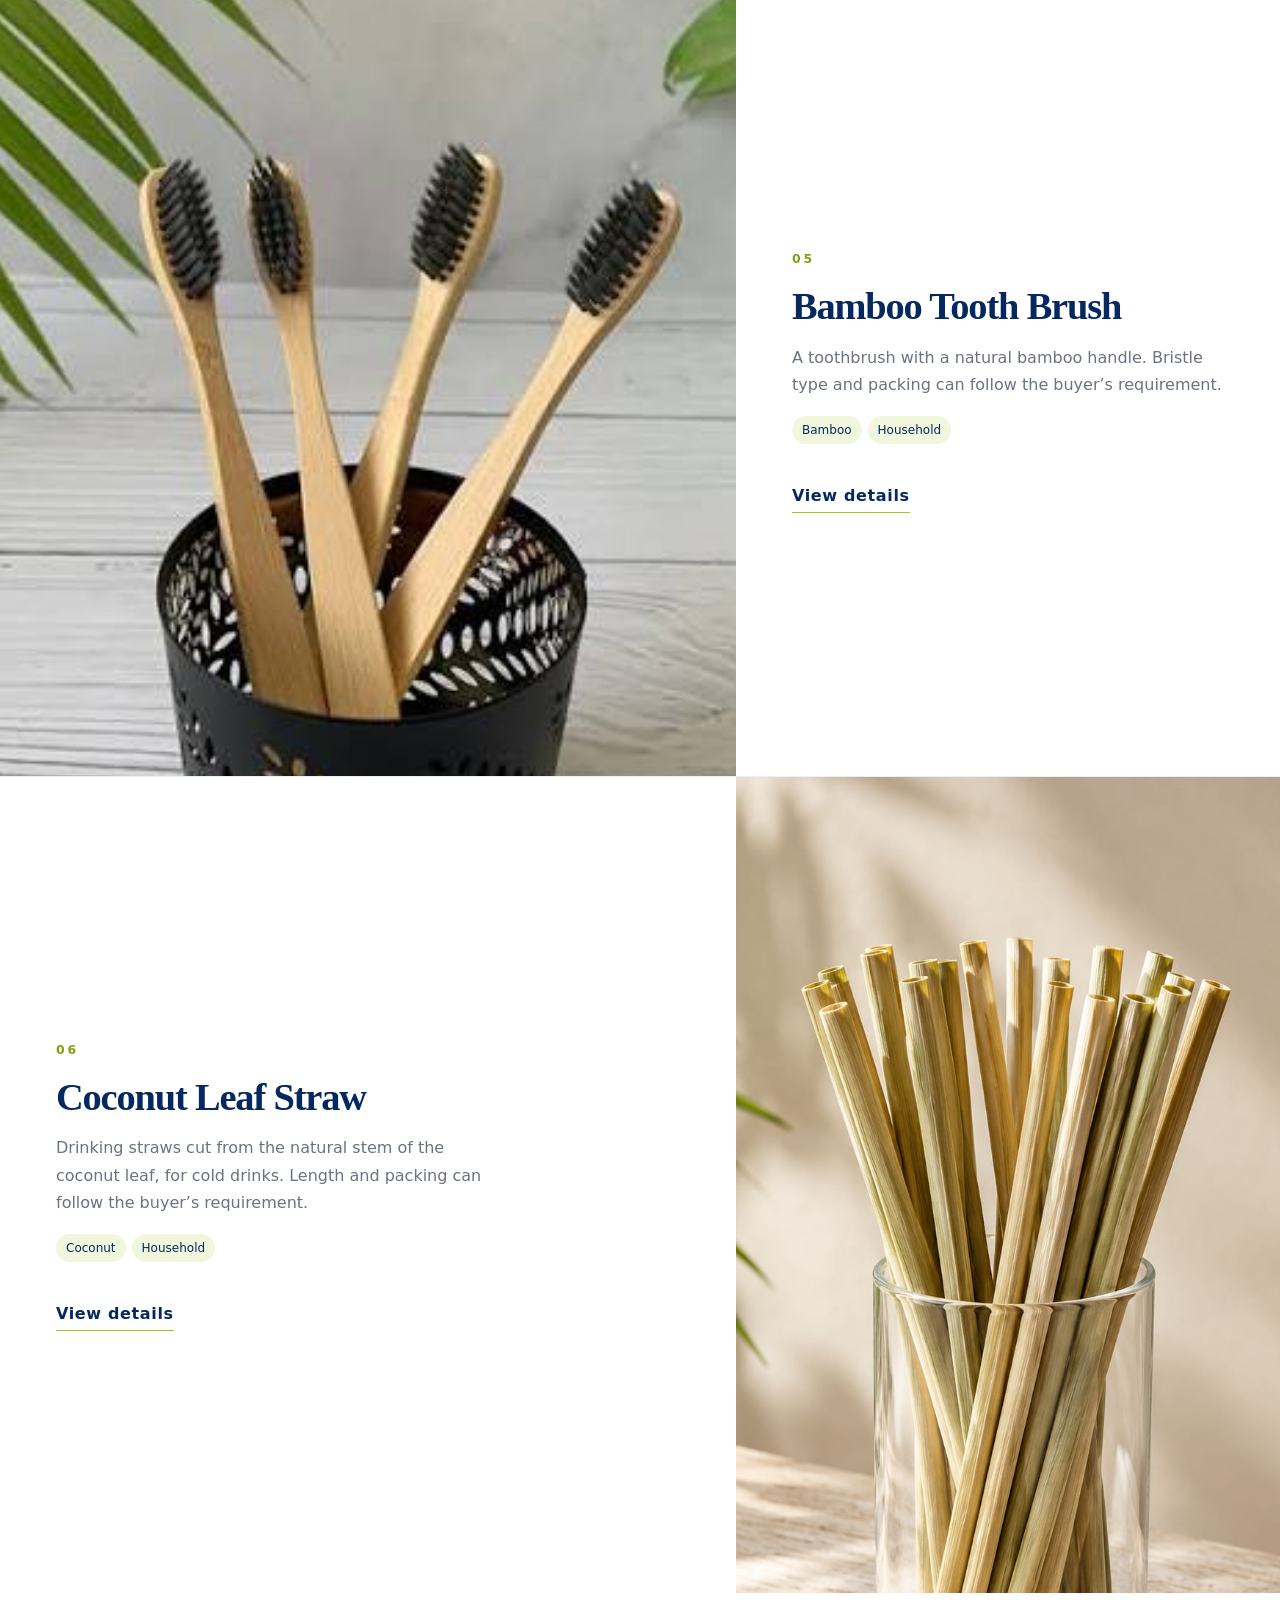
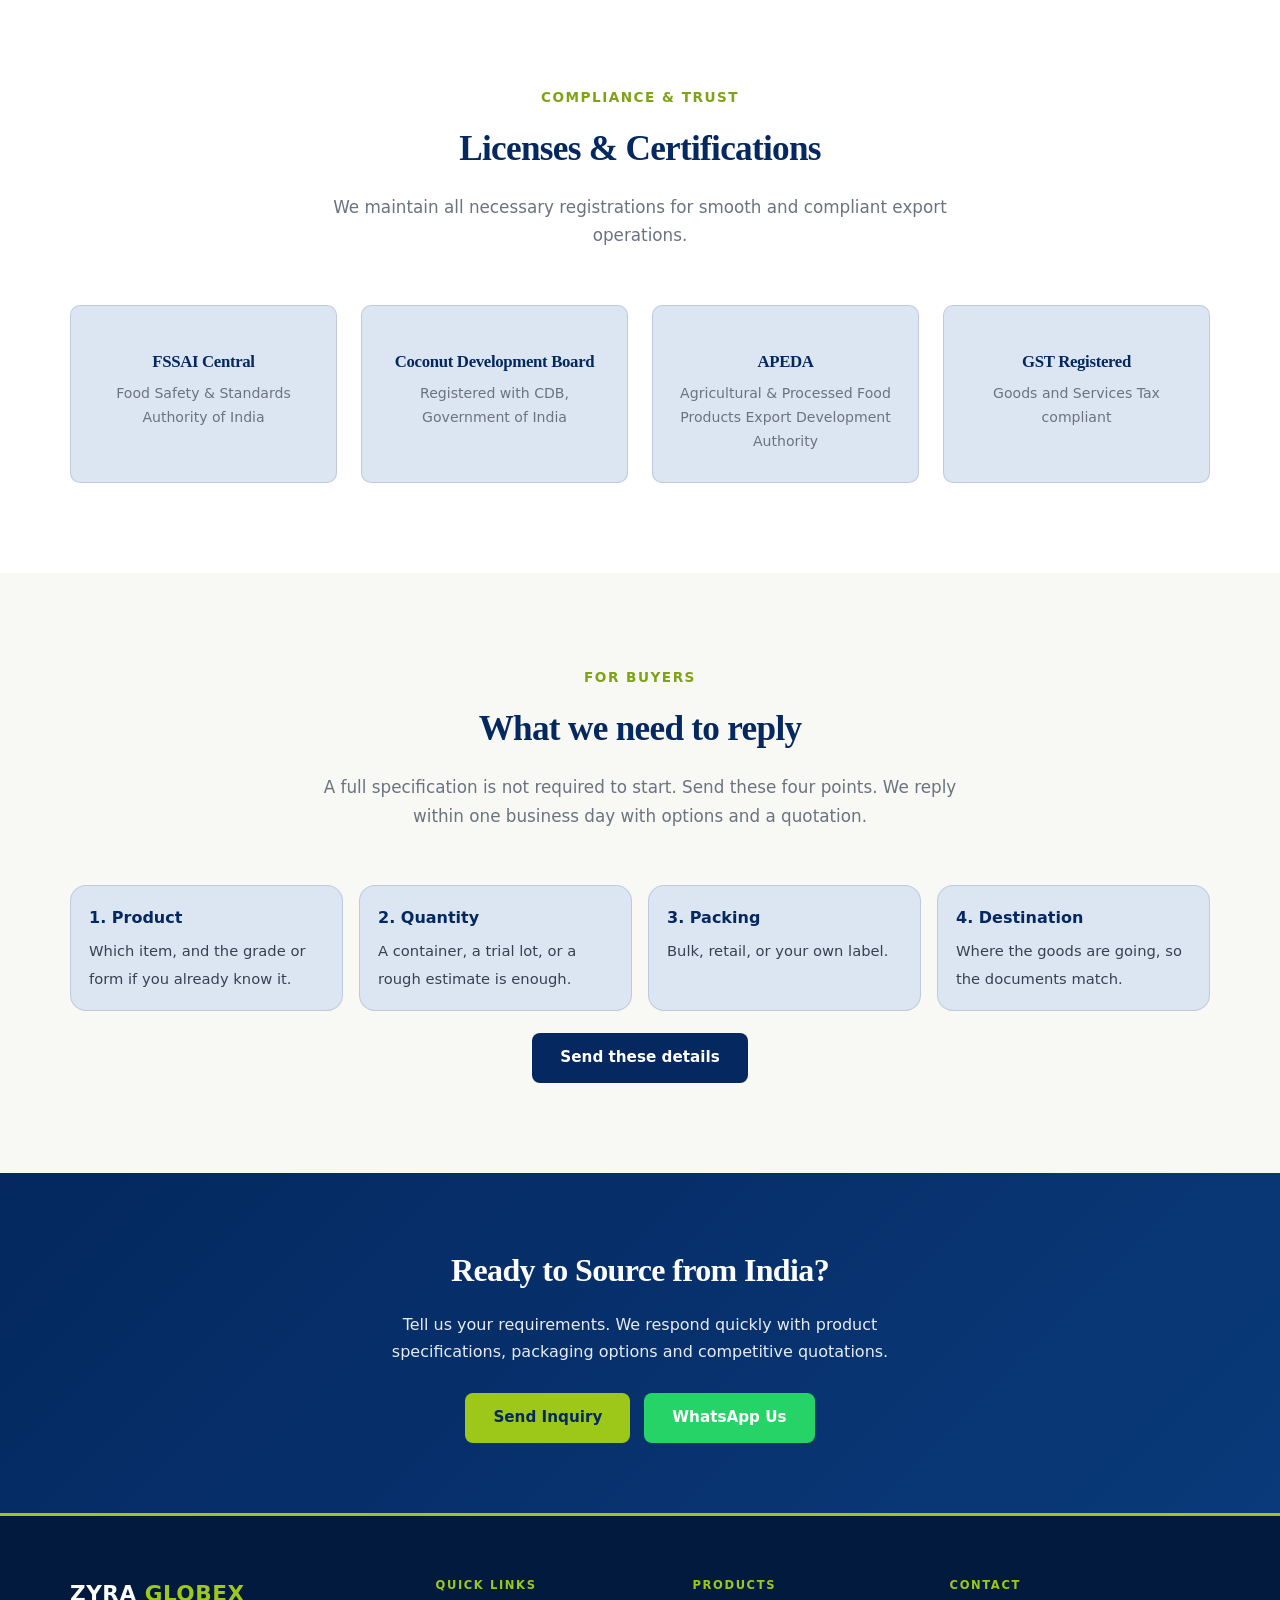
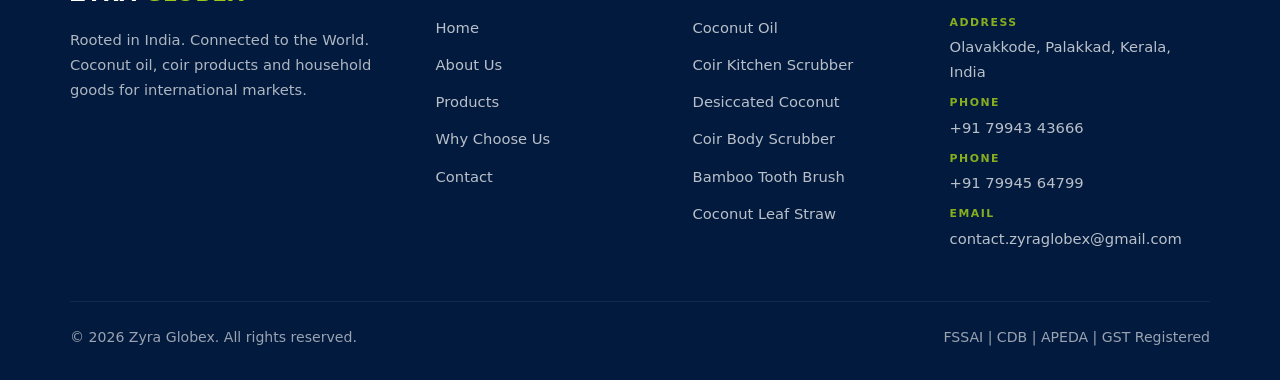
==== commit b42b9711: "Centre the home logo and headline" ====
--- a/index.html
+++ b/index.html
@@ -6,7 +6,7 @@
   <meta name="description" content="Zyra Globex - Coconut oil, coir products and household goods for international markets. Registered with Coconut Development Board, FSSAI, APEDA.">
   <meta name="keywords" content="coconut oil export, coir kitchen scrubber, coir body scrubber, desiccated coconut, Kerala export, Zyra Globex, coconut products India">
   <title>Zyra Globex | Coconut Oil, Coir Products and Household Goods</title>
-  <link rel="stylesheet" href="css/style.css?v=8">
+  <link rel="stylesheet" href="css/style.css?v=9">
   <link rel="icon" href="images/logo.png" type="image/png">
 <script src="js/open-guard.js"></script>
 </head>
--- a/css/style.css
+++ b/css/style.css
@@ -1238,6 +1238,25 @@
   display: none;
 }
 
+.hero .container {
+  position: relative;
+  z-index: 2;
+  display: flex;
+  justify-content: center;
+  width: 100%;
+}
+
+.hero-content {
+  text-align: center;
+}
+
+.hero-logo {
+  display: block;
+  height: 72px;
+  width: auto;
+  margin: 0 auto 22px;
+}
+
 .header.is-scrolled {
   box-shadow: 0 1px 0 rgba(4, 40, 95, 0.14);
 }
@@ -1689,6 +1708,6 @@
 
   .hero-logo {
     height: 64px;
-    margin-bottom: 16px;
-  }
-}
+    margin: 0 auto 16px;
+  }
+}
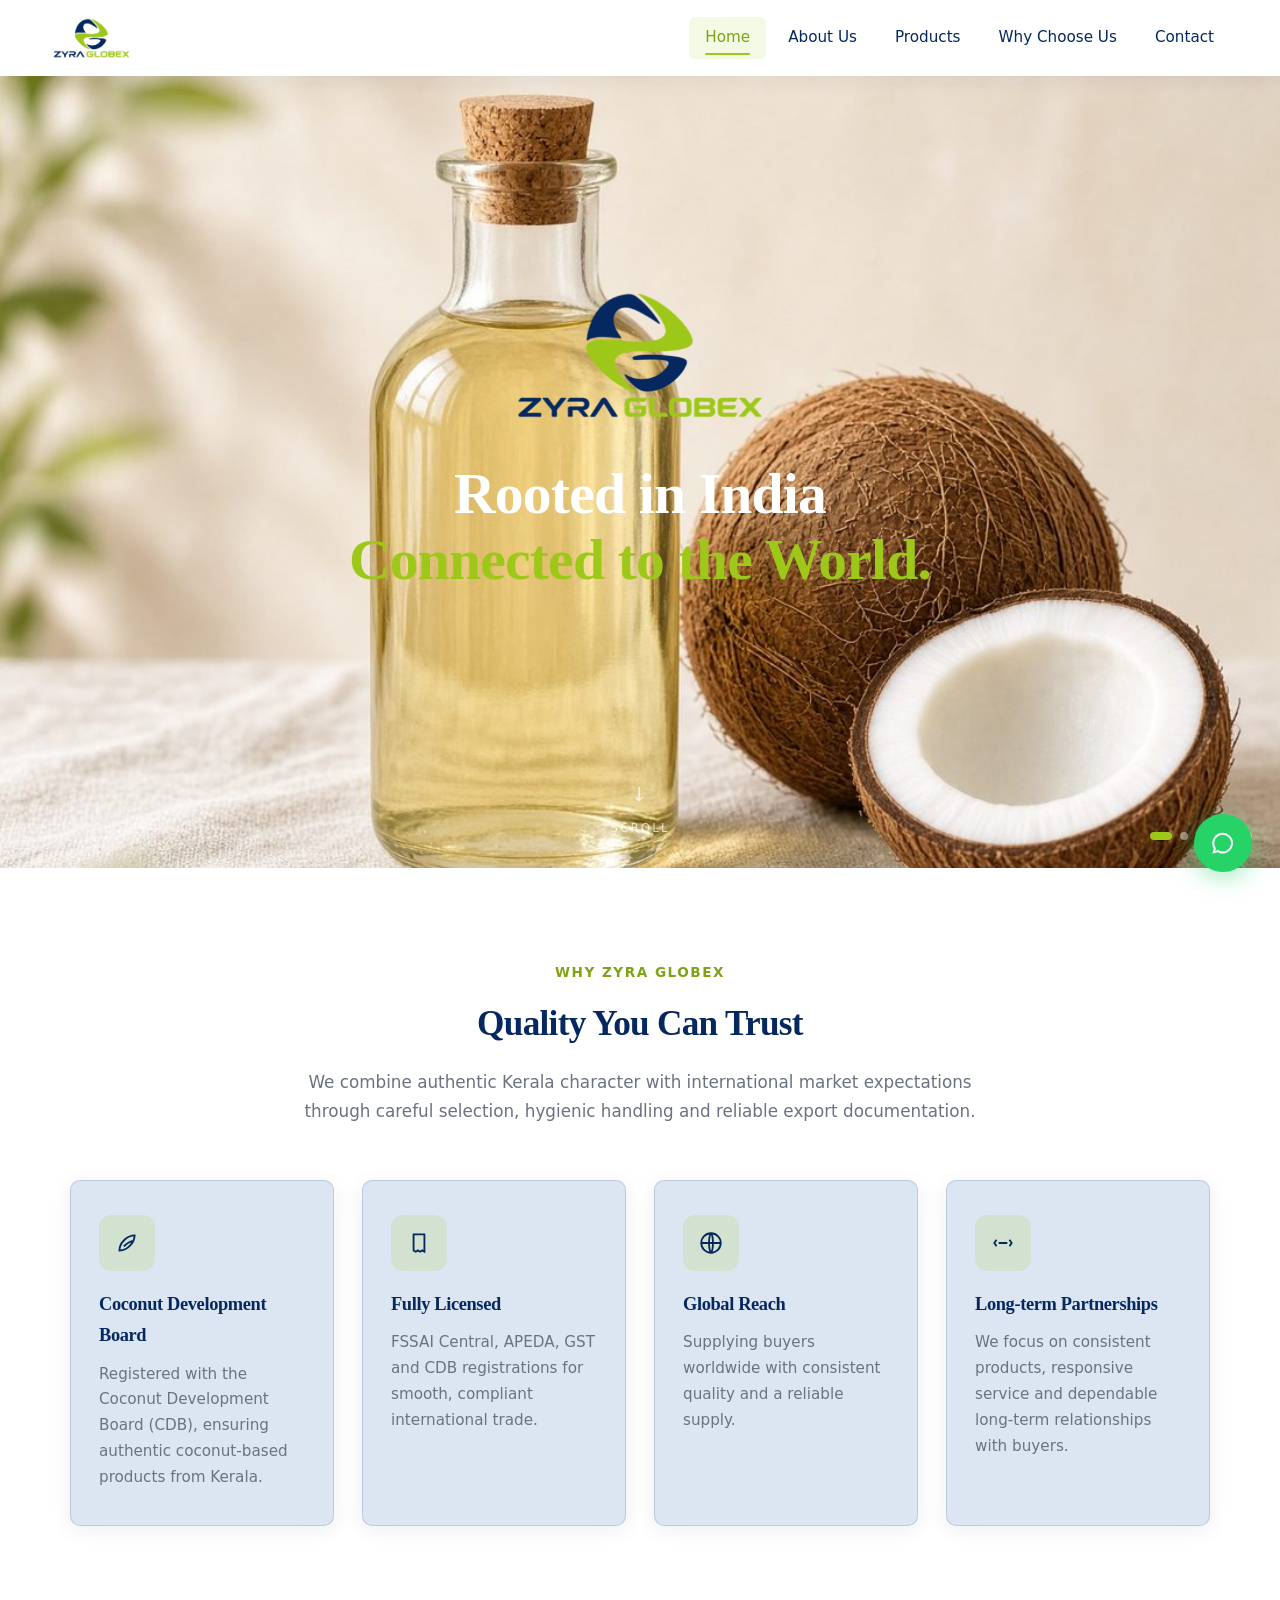
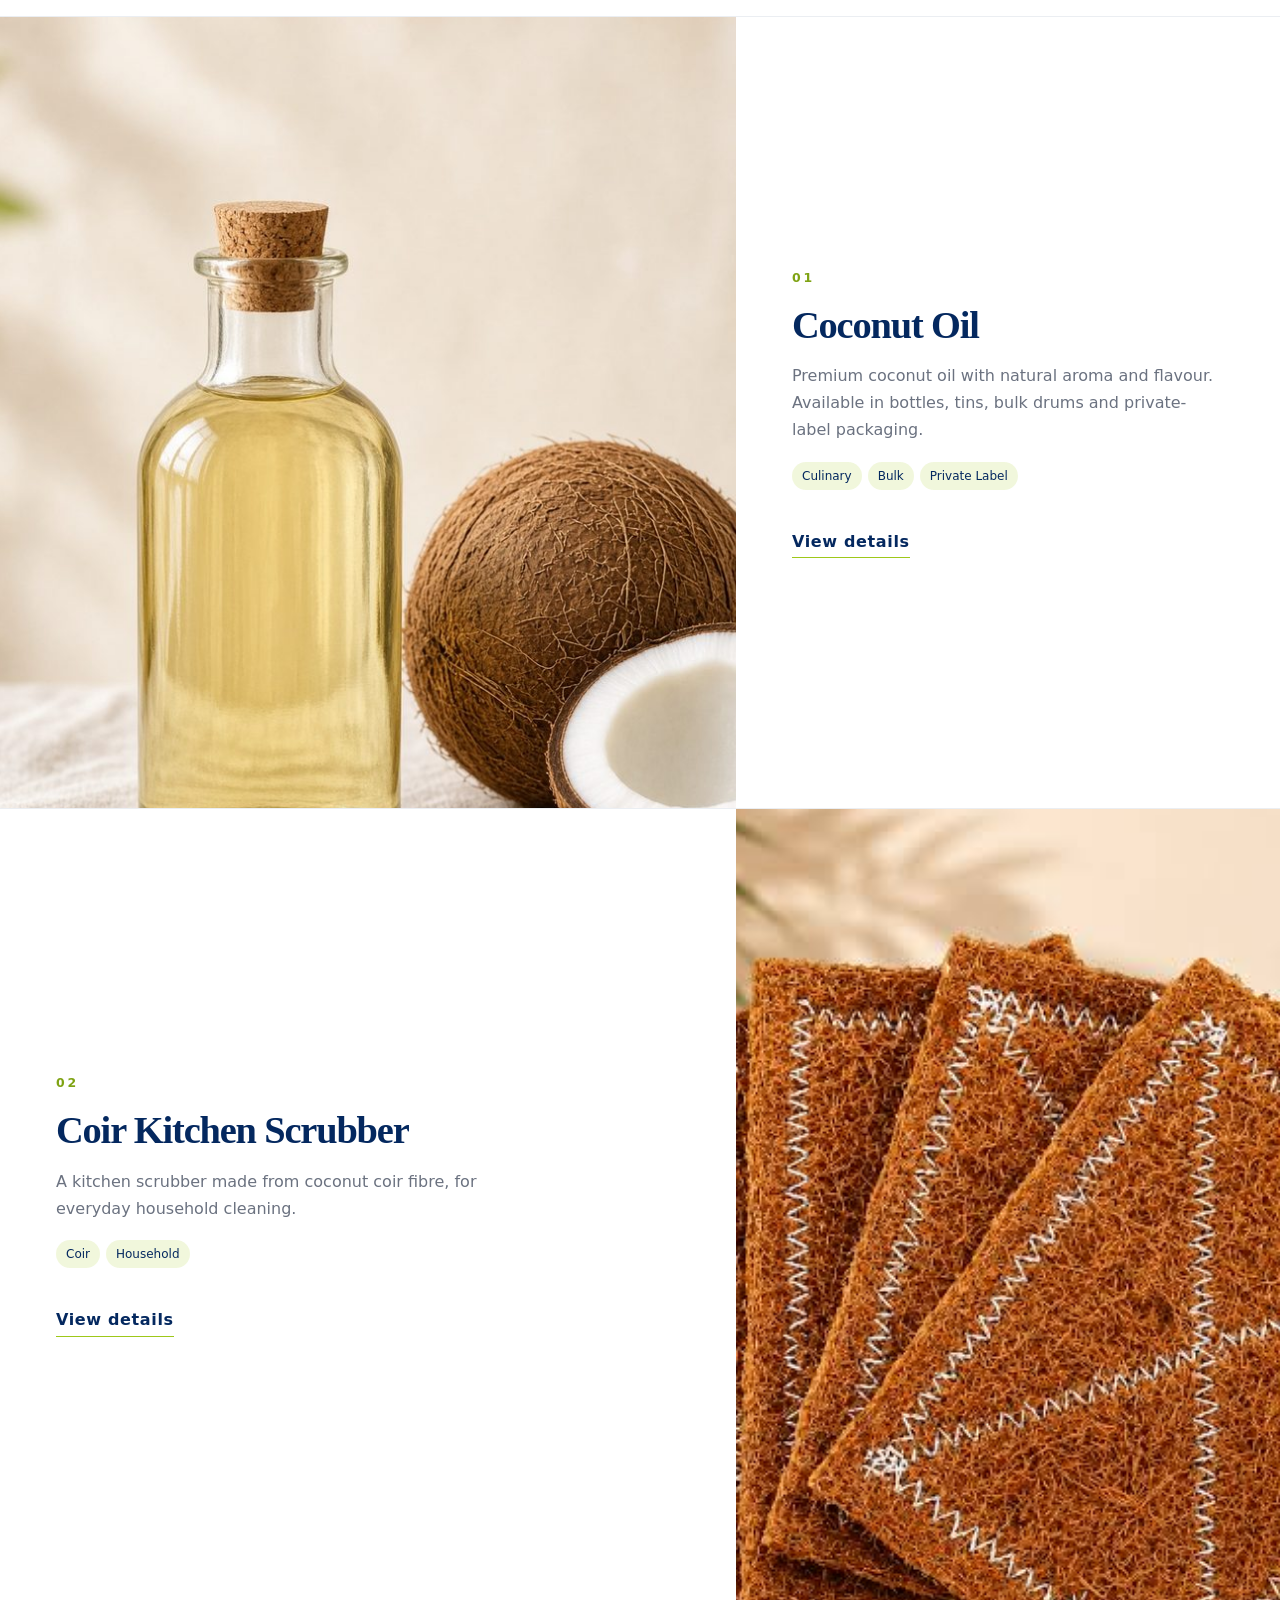
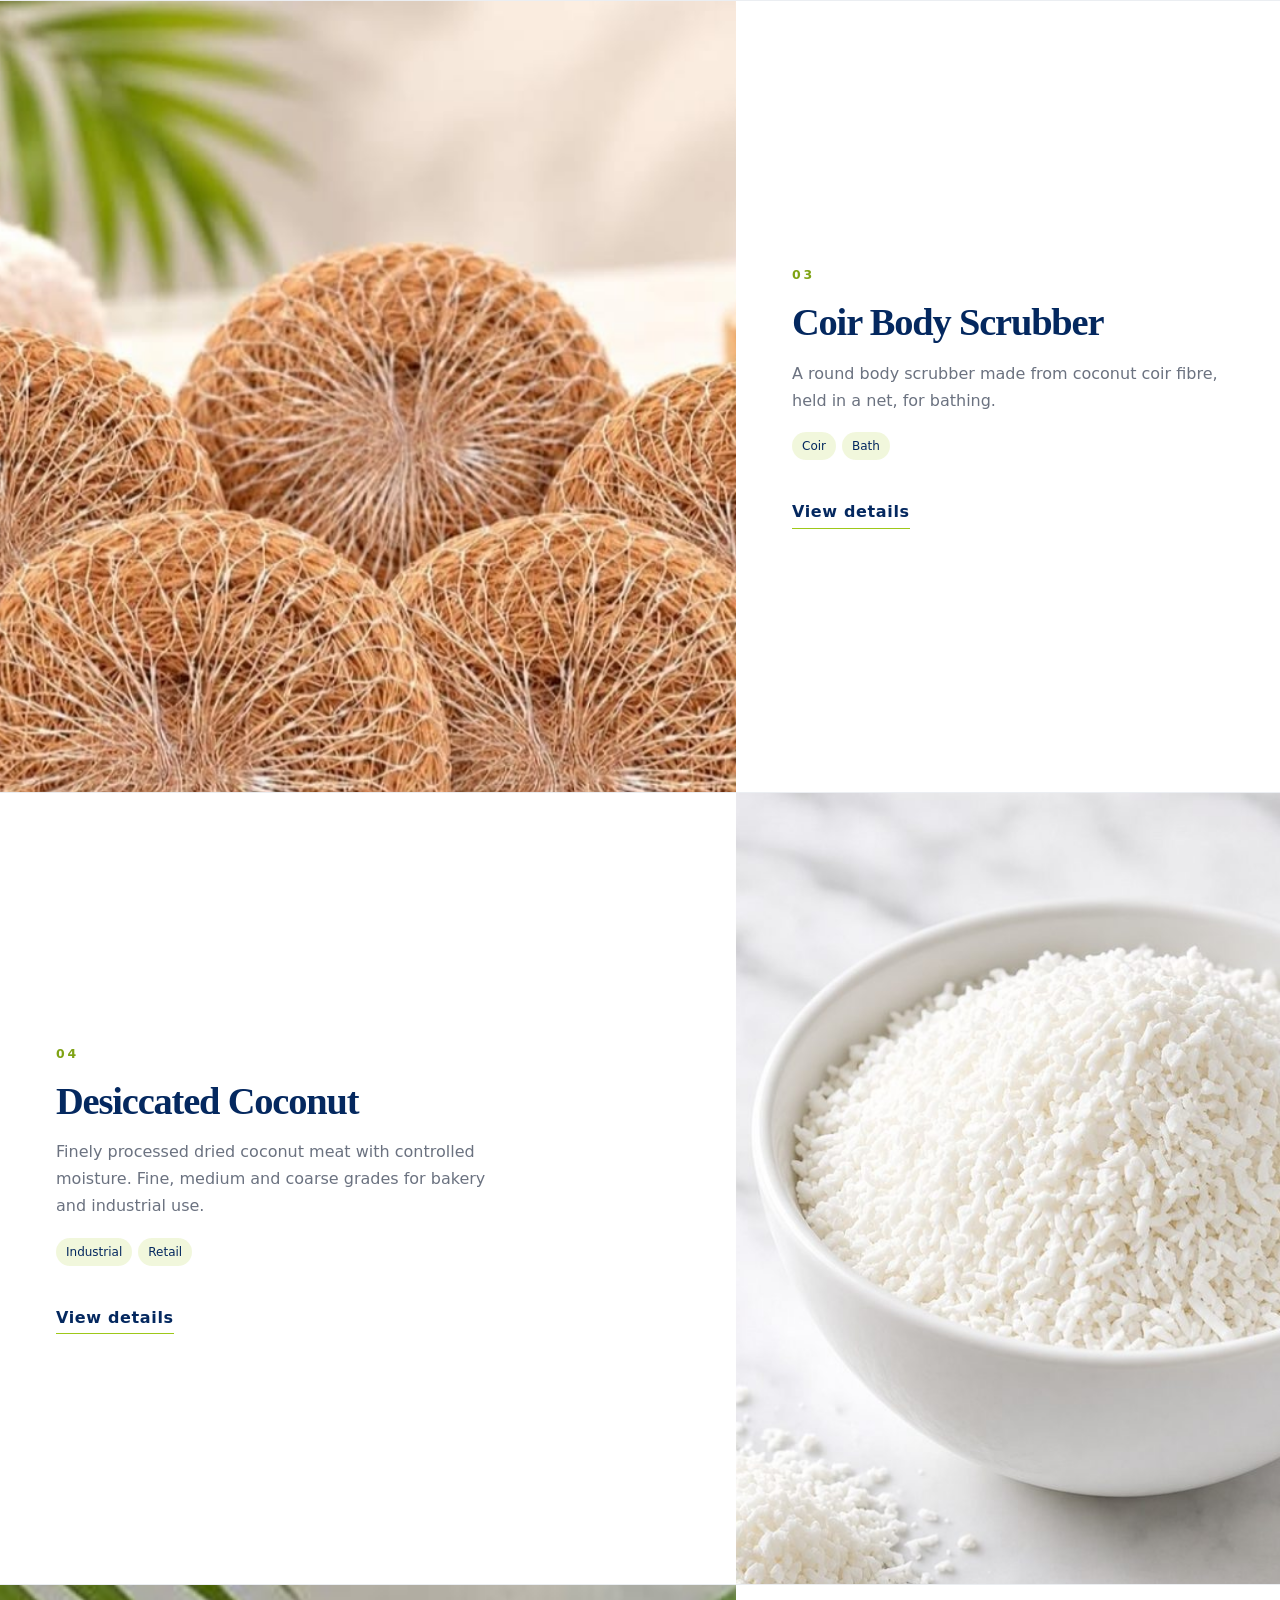
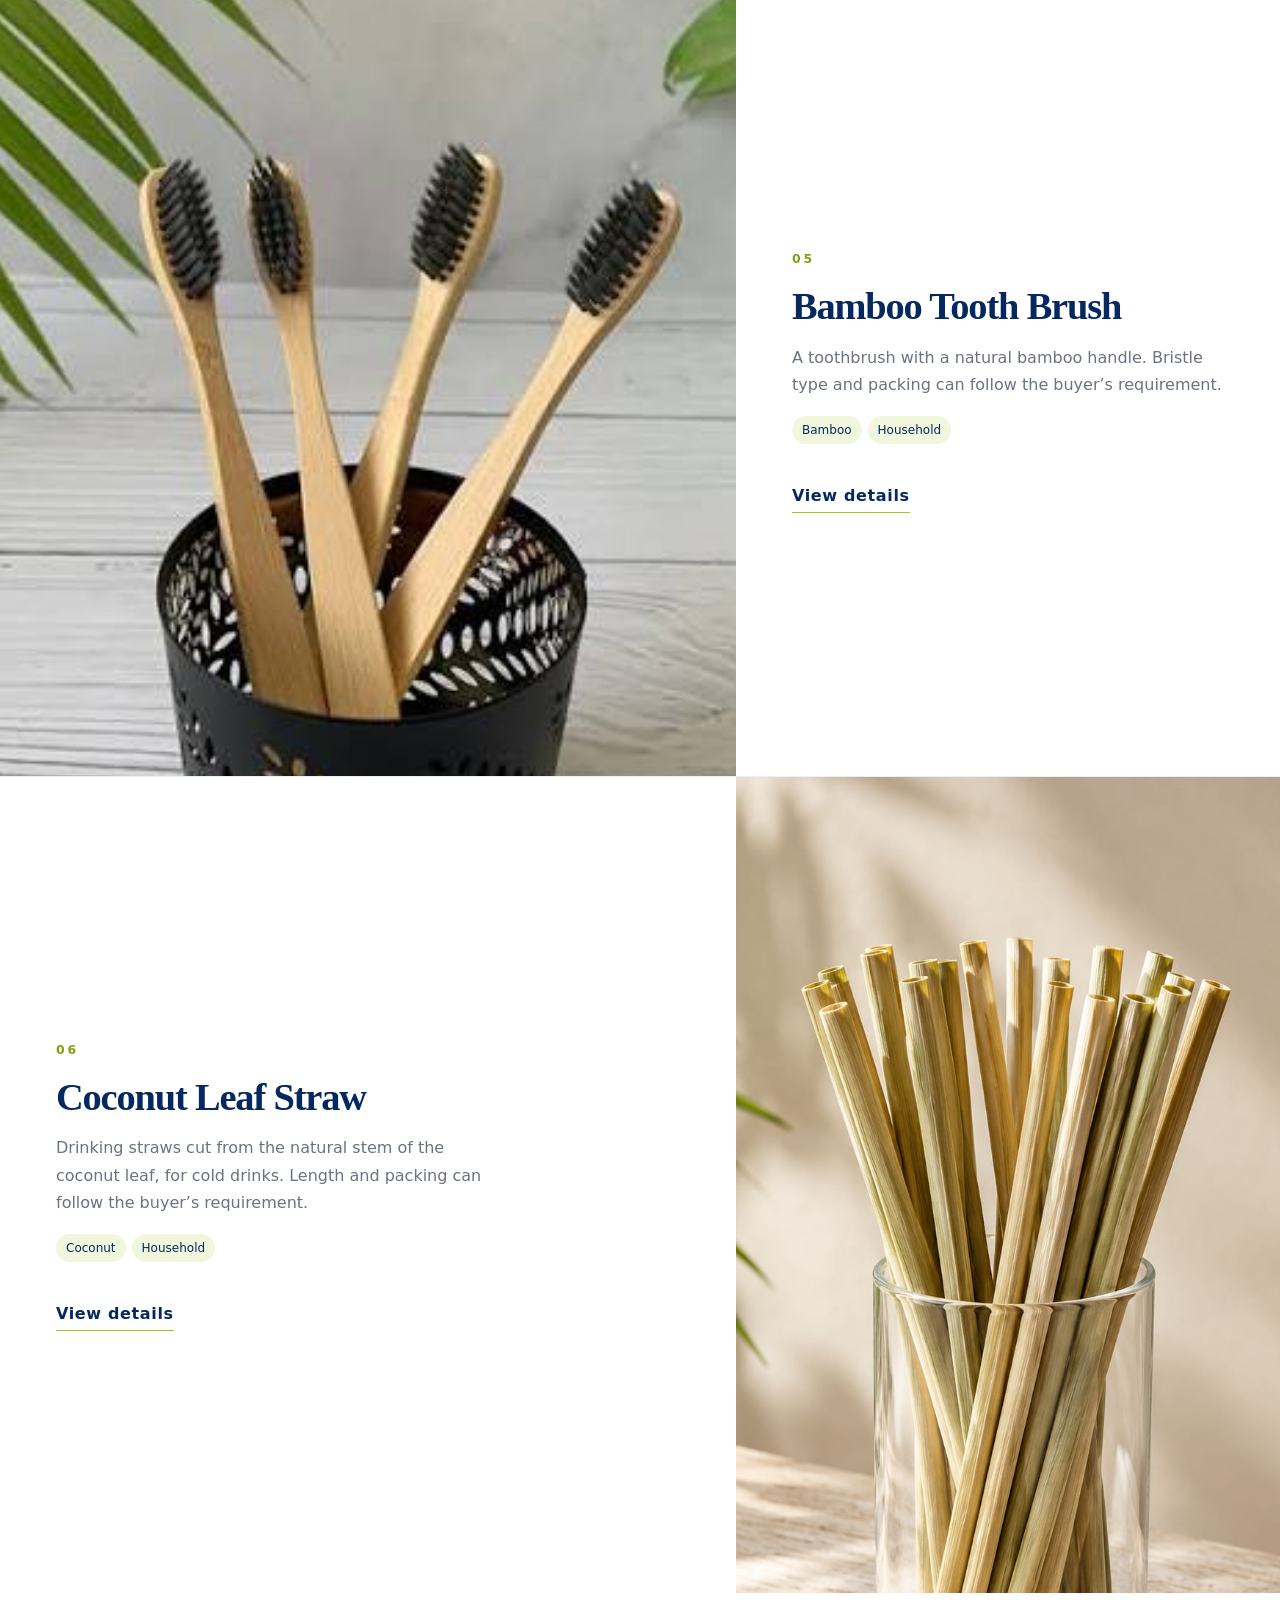
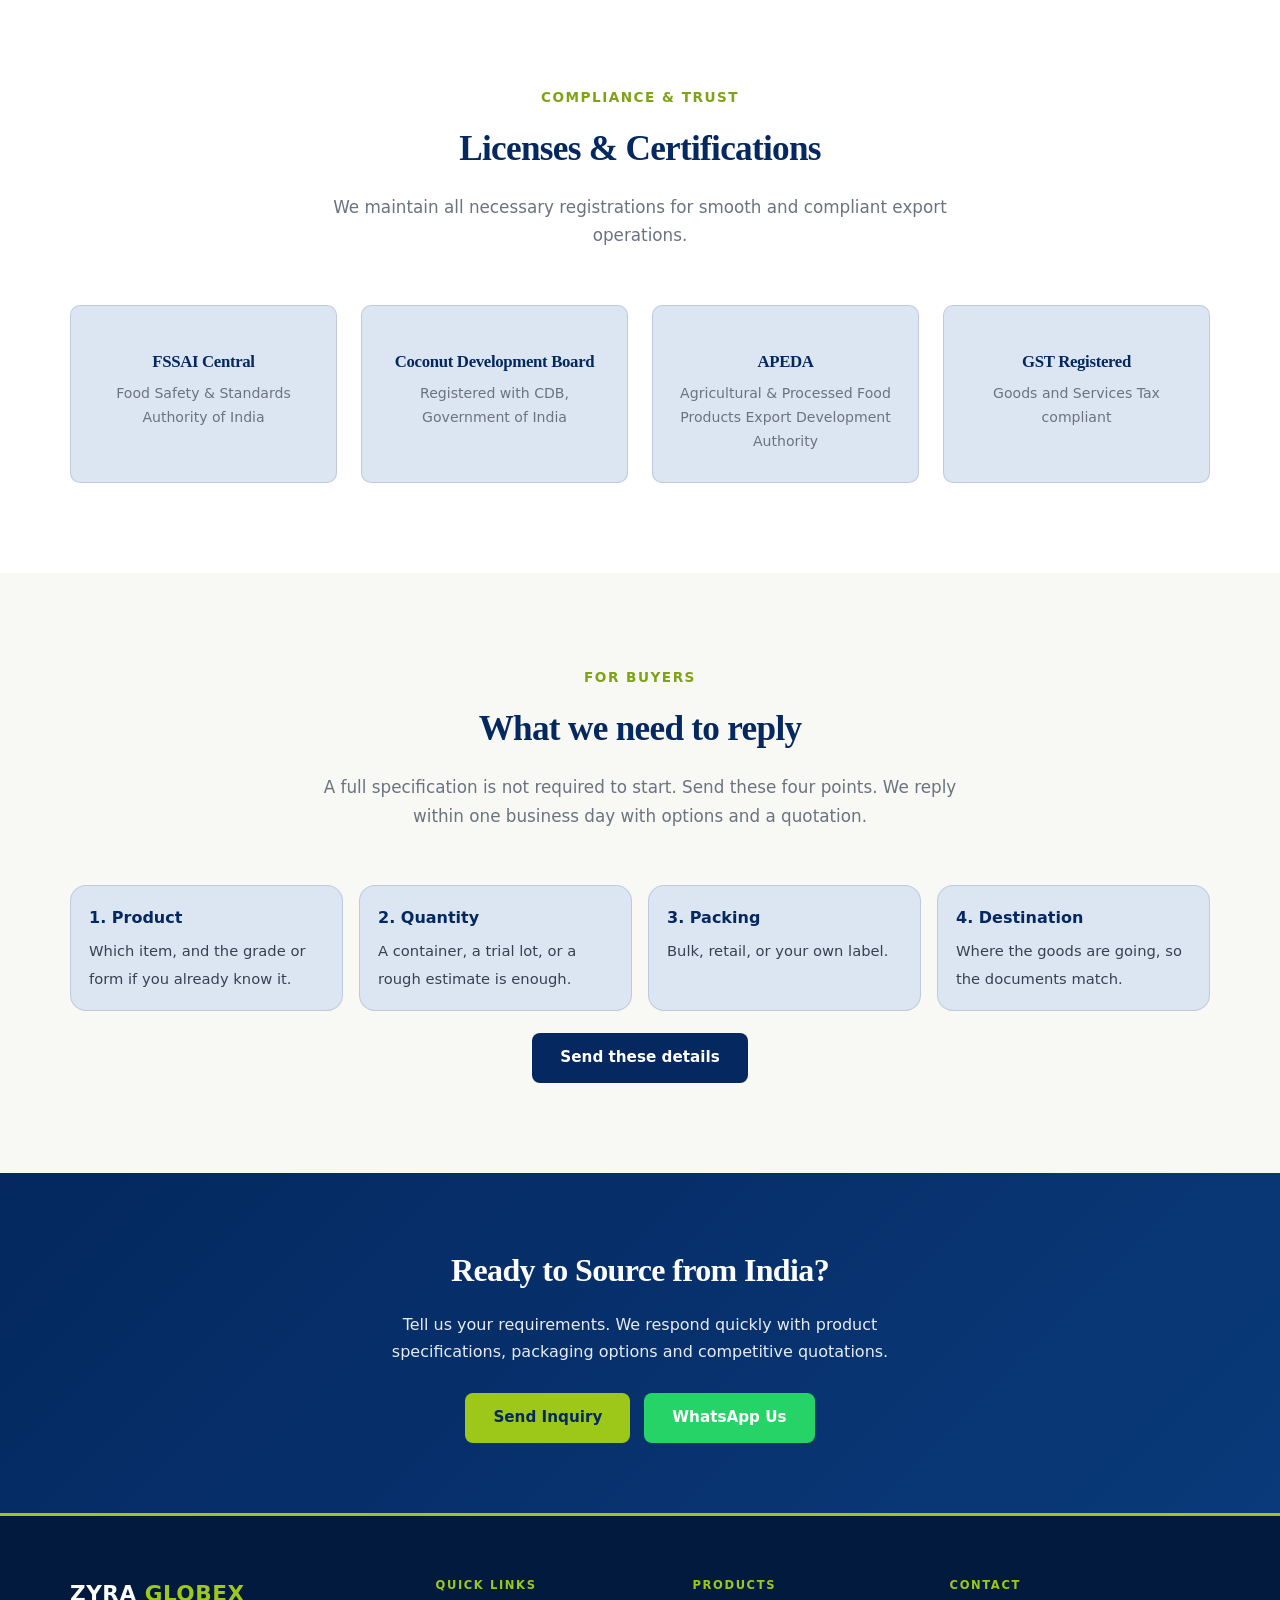
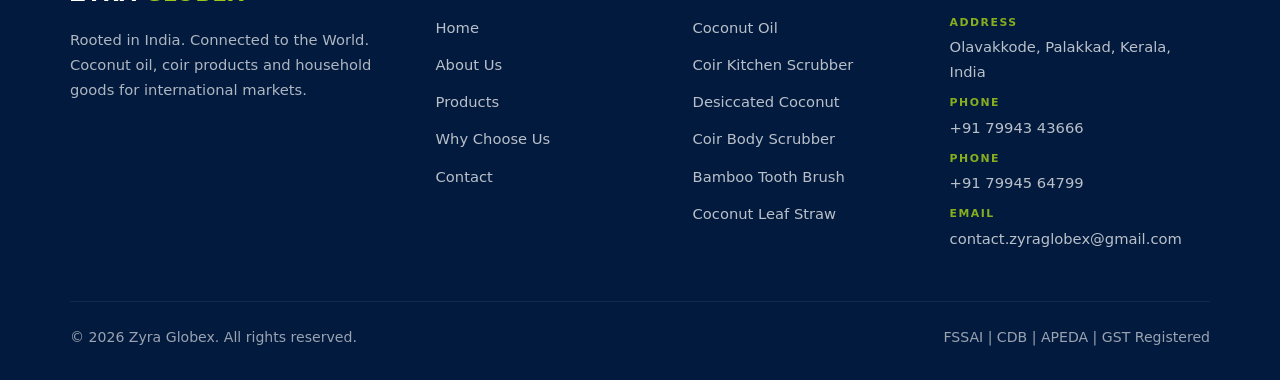
==== commit 8093a01e: "Make the home logo larger again" ====
--- a/index.html
+++ b/index.html
@@ -6,7 +6,7 @@
   <meta name="description" content="Zyra Globex - Coconut oil, coir products and household goods for international markets. Registered with Coconut Development Board, FSSAI, APEDA.">
   <meta name="keywords" content="coconut oil export, coir kitchen scrubber, coir body scrubber, desiccated coconut, Kerala export, Zyra Globex, coconut products India">
   <title>Zyra Globex | Coconut Oil, Coir Products and Household Goods</title>
-  <link rel="stylesheet" href="css/style.css?v=9">
+  <link rel="stylesheet" href="css/style.css?v=10">
   <link rel="icon" href="images/logo.png" type="image/png">
 <script src="js/open-guard.js"></script>
 </head>
--- a/css/style.css
+++ b/css/style.css
@@ -1252,8 +1252,9 @@
 
 .hero-logo {
   display: block;
-  height: 72px;
+  height: 168px;
   width: auto;
+  max-width: 86vw;
   margin: 0 auto 22px;
 }
 
@@ -1707,7 +1708,7 @@
   }
 
   .hero-logo {
-    height: 64px;
+    height: 140px;
     margin: 0 auto 16px;
   }
 }
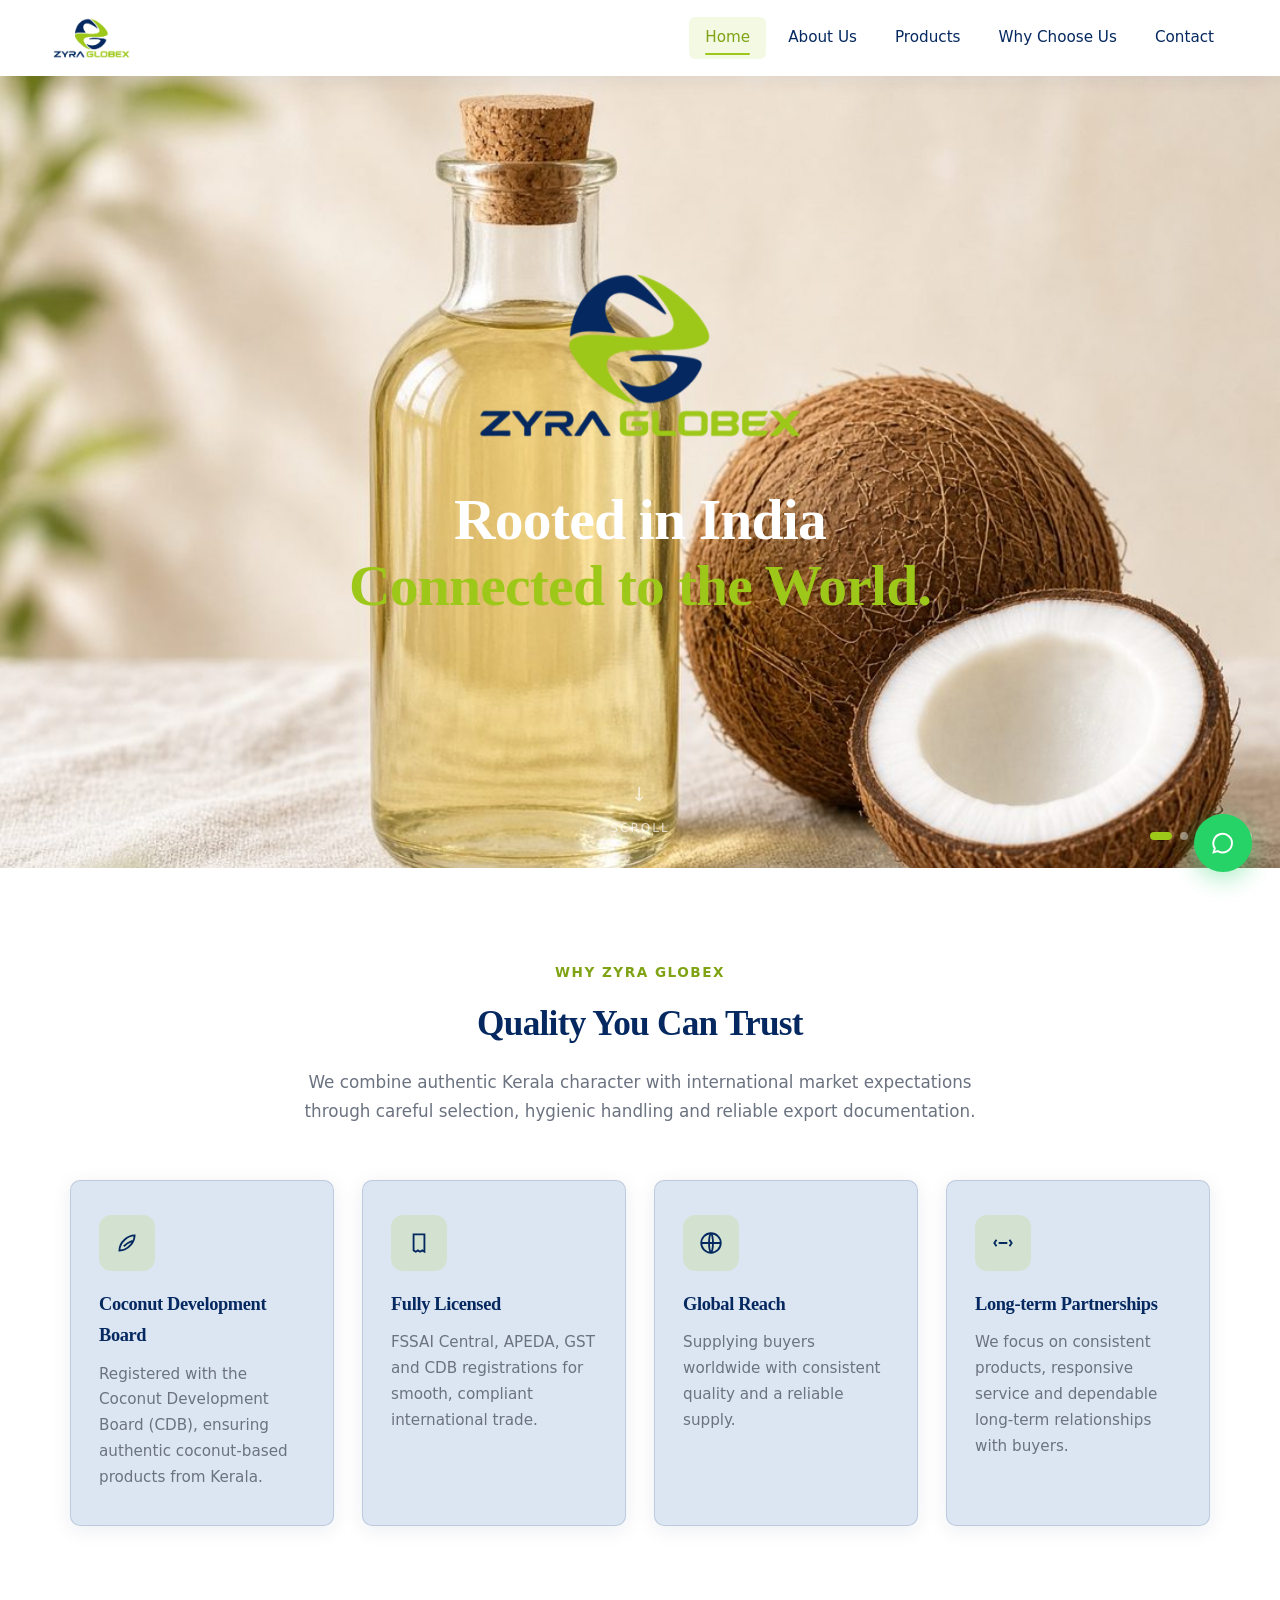
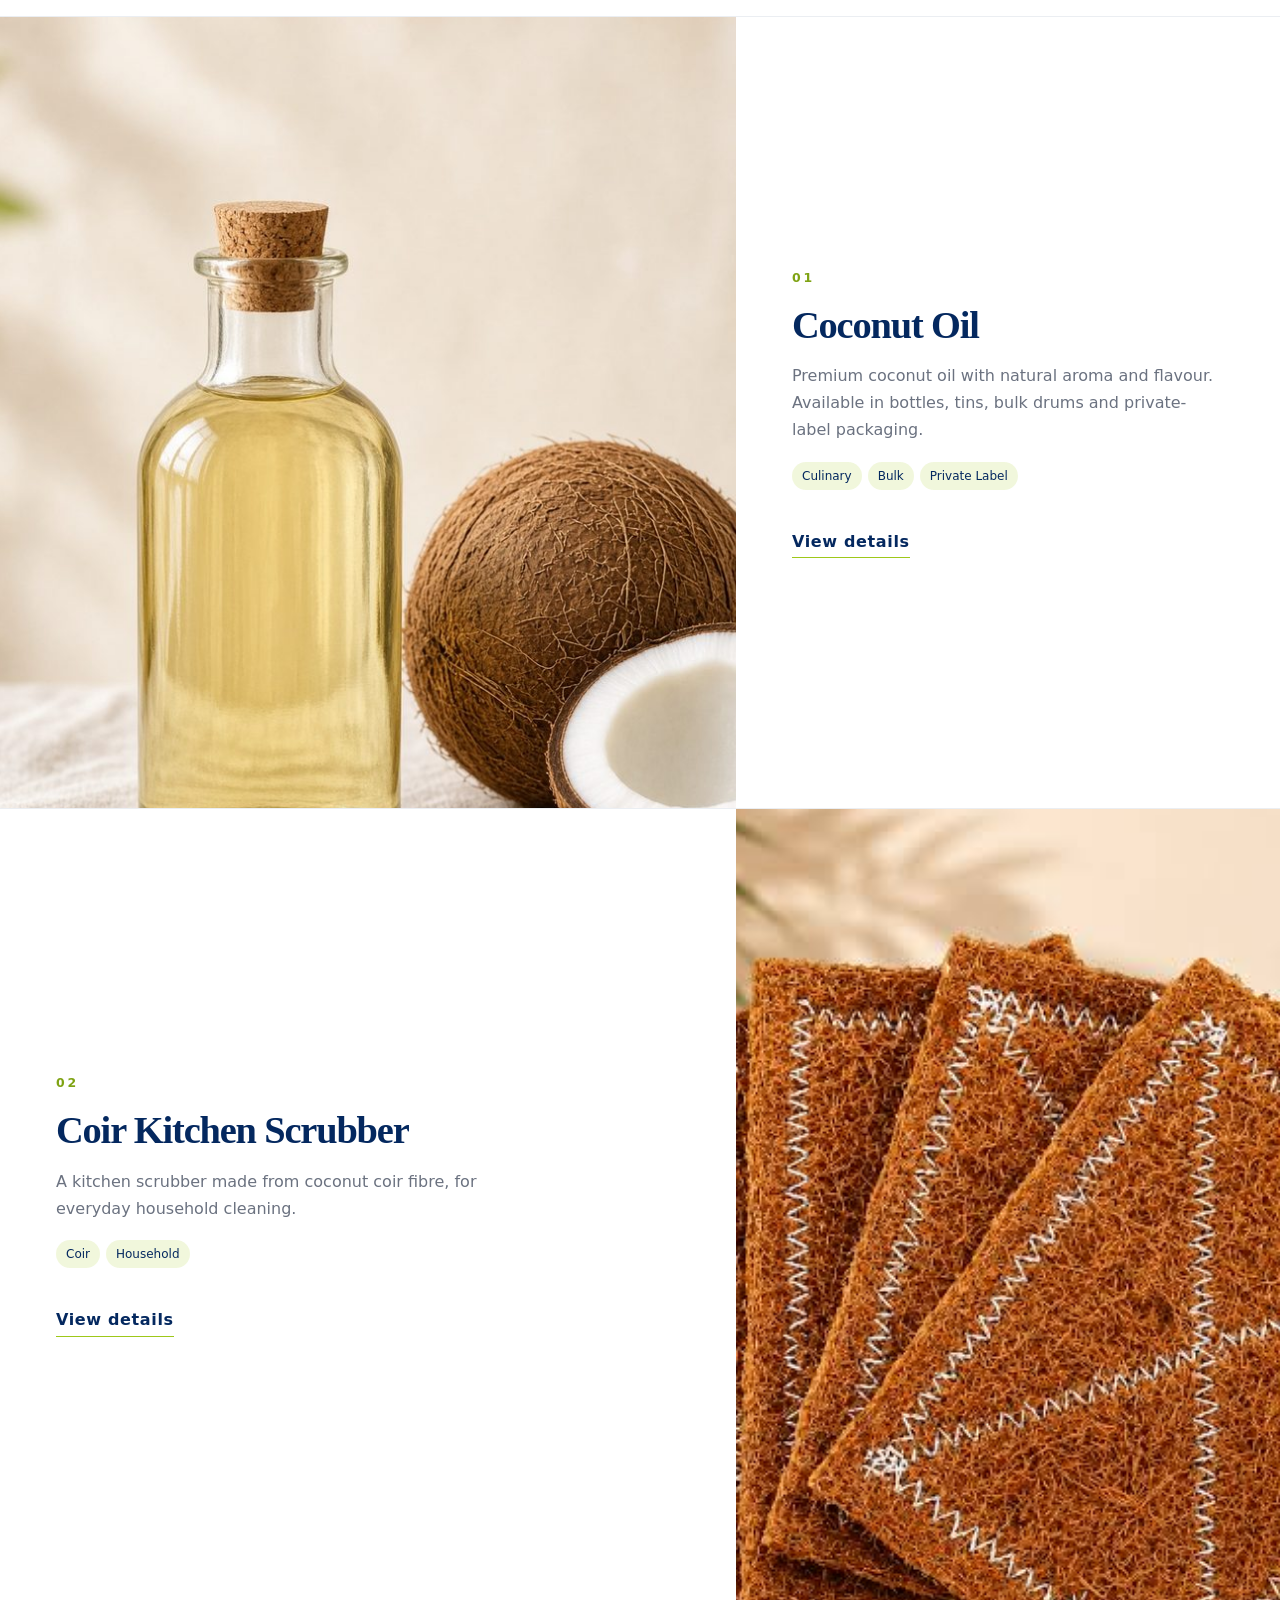
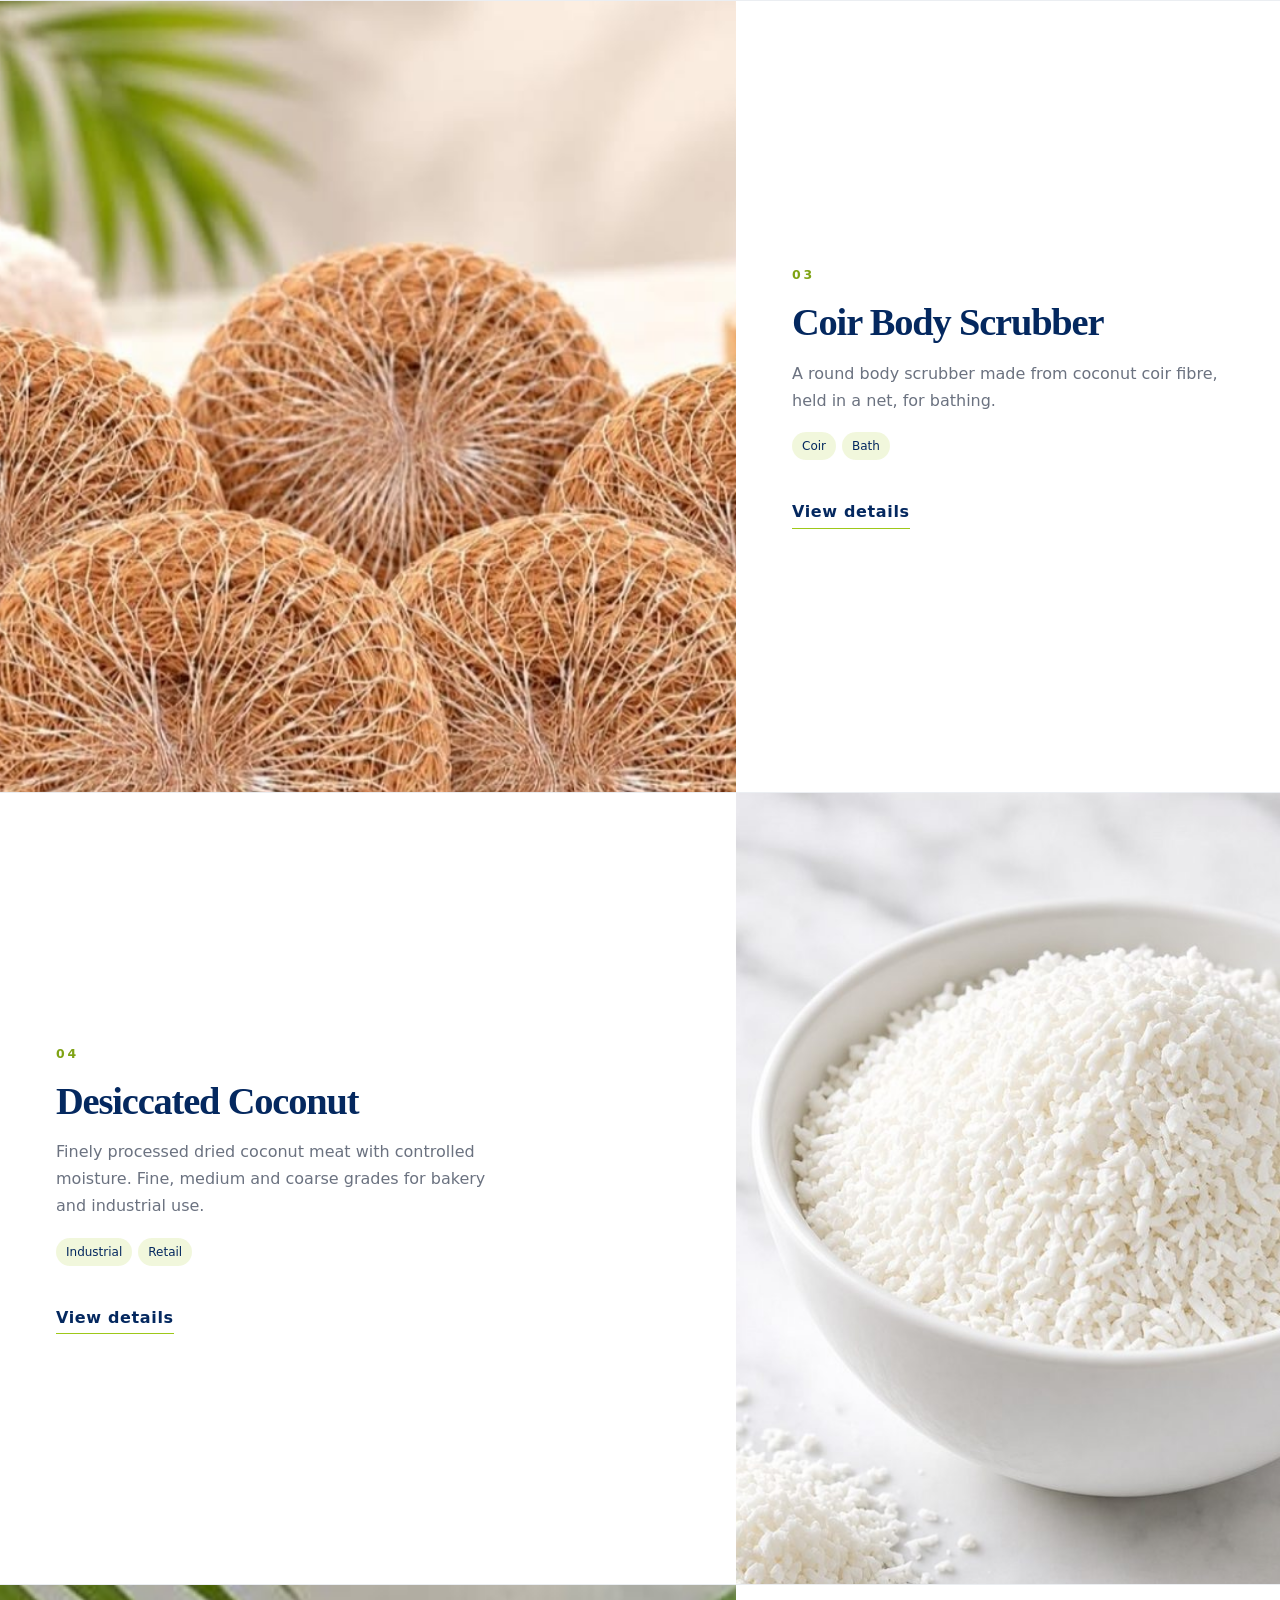
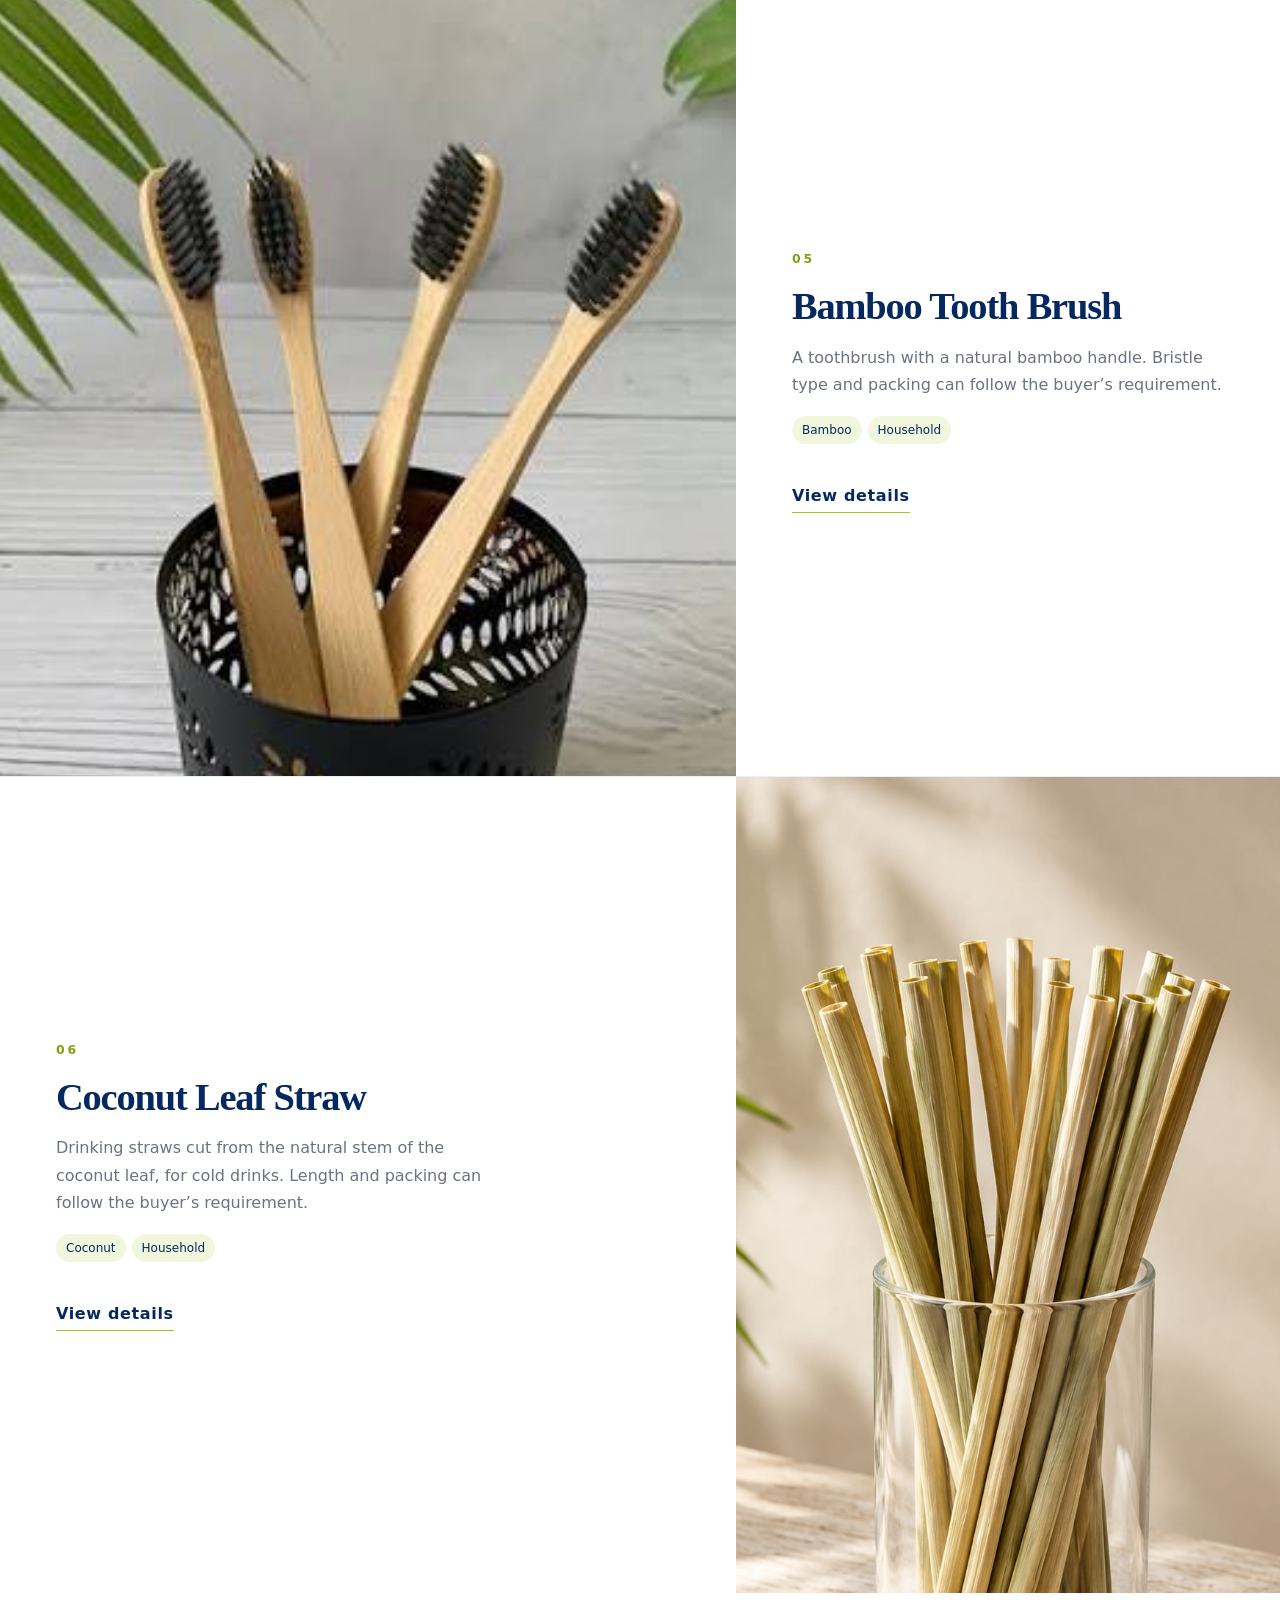
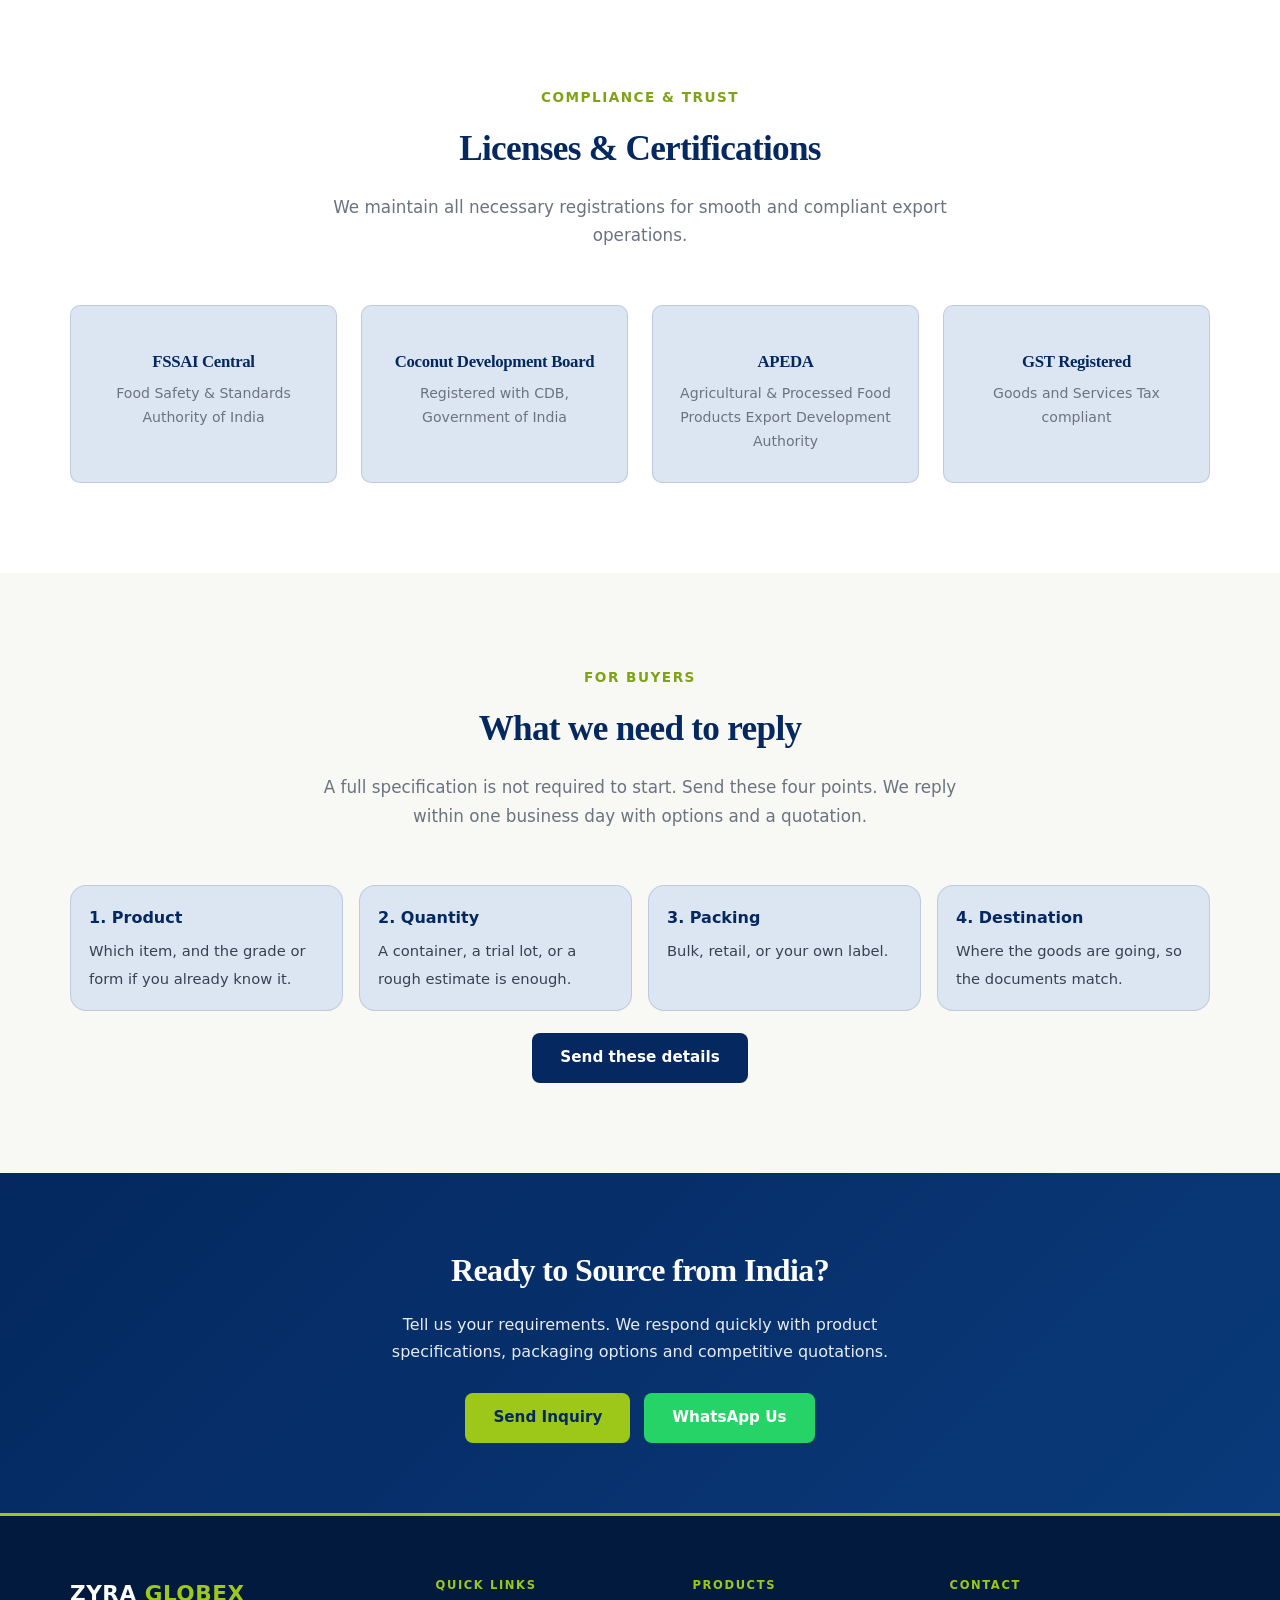
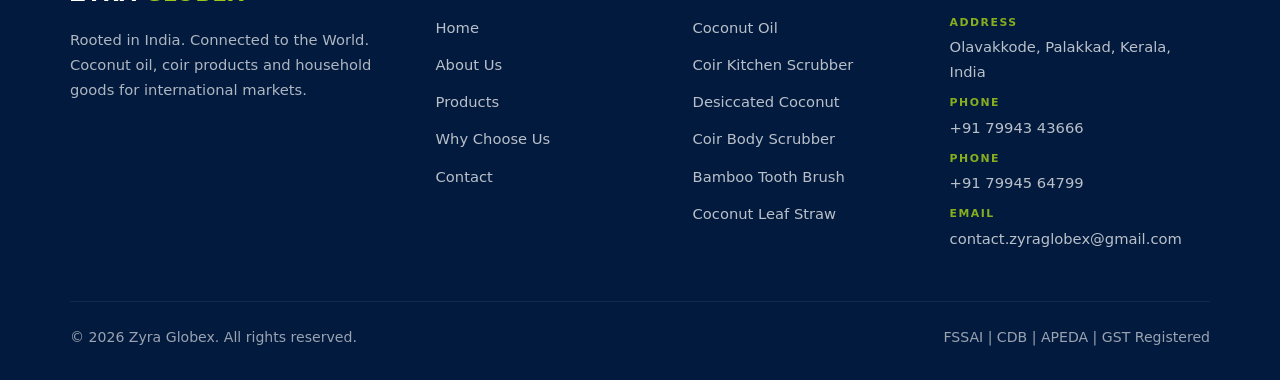
==== commit 95c6d639: "Increase the home logo size again" ====
--- a/index.html
+++ b/index.html
@@ -6,7 +6,7 @@
   <meta name="description" content="Zyra Globex - Coconut oil, coir products and household goods for international markets. Registered with Coconut Development Board, FSSAI, APEDA.">
   <meta name="keywords" content="coconut oil export, coir kitchen scrubber, coir body scrubber, desiccated coconut, Kerala export, Zyra Globex, coconut products India">
   <title>Zyra Globex | Coconut Oil, Coir Products and Household Goods</title>
-  <link rel="stylesheet" href="css/style.css?v=10">
+  <link rel="stylesheet" href="css/style.css?v=11">
   <link rel="icon" href="images/logo.png" type="image/png">
 <script src="js/open-guard.js"></script>
 </head>
--- a/css/style.css
+++ b/css/style.css
@@ -1252,9 +1252,9 @@
 
 .hero-logo {
   display: block;
-  height: 168px;
+  height: 220px;
   width: auto;
-  max-width: 86vw;
+  max-width: 90vw;
   margin: 0 auto 22px;
 }
 
@@ -1708,7 +1708,7 @@
   }
 
   .hero-logo {
-    height: 140px;
+    height: 190px;
     margin: 0 auto 16px;
   }
 }
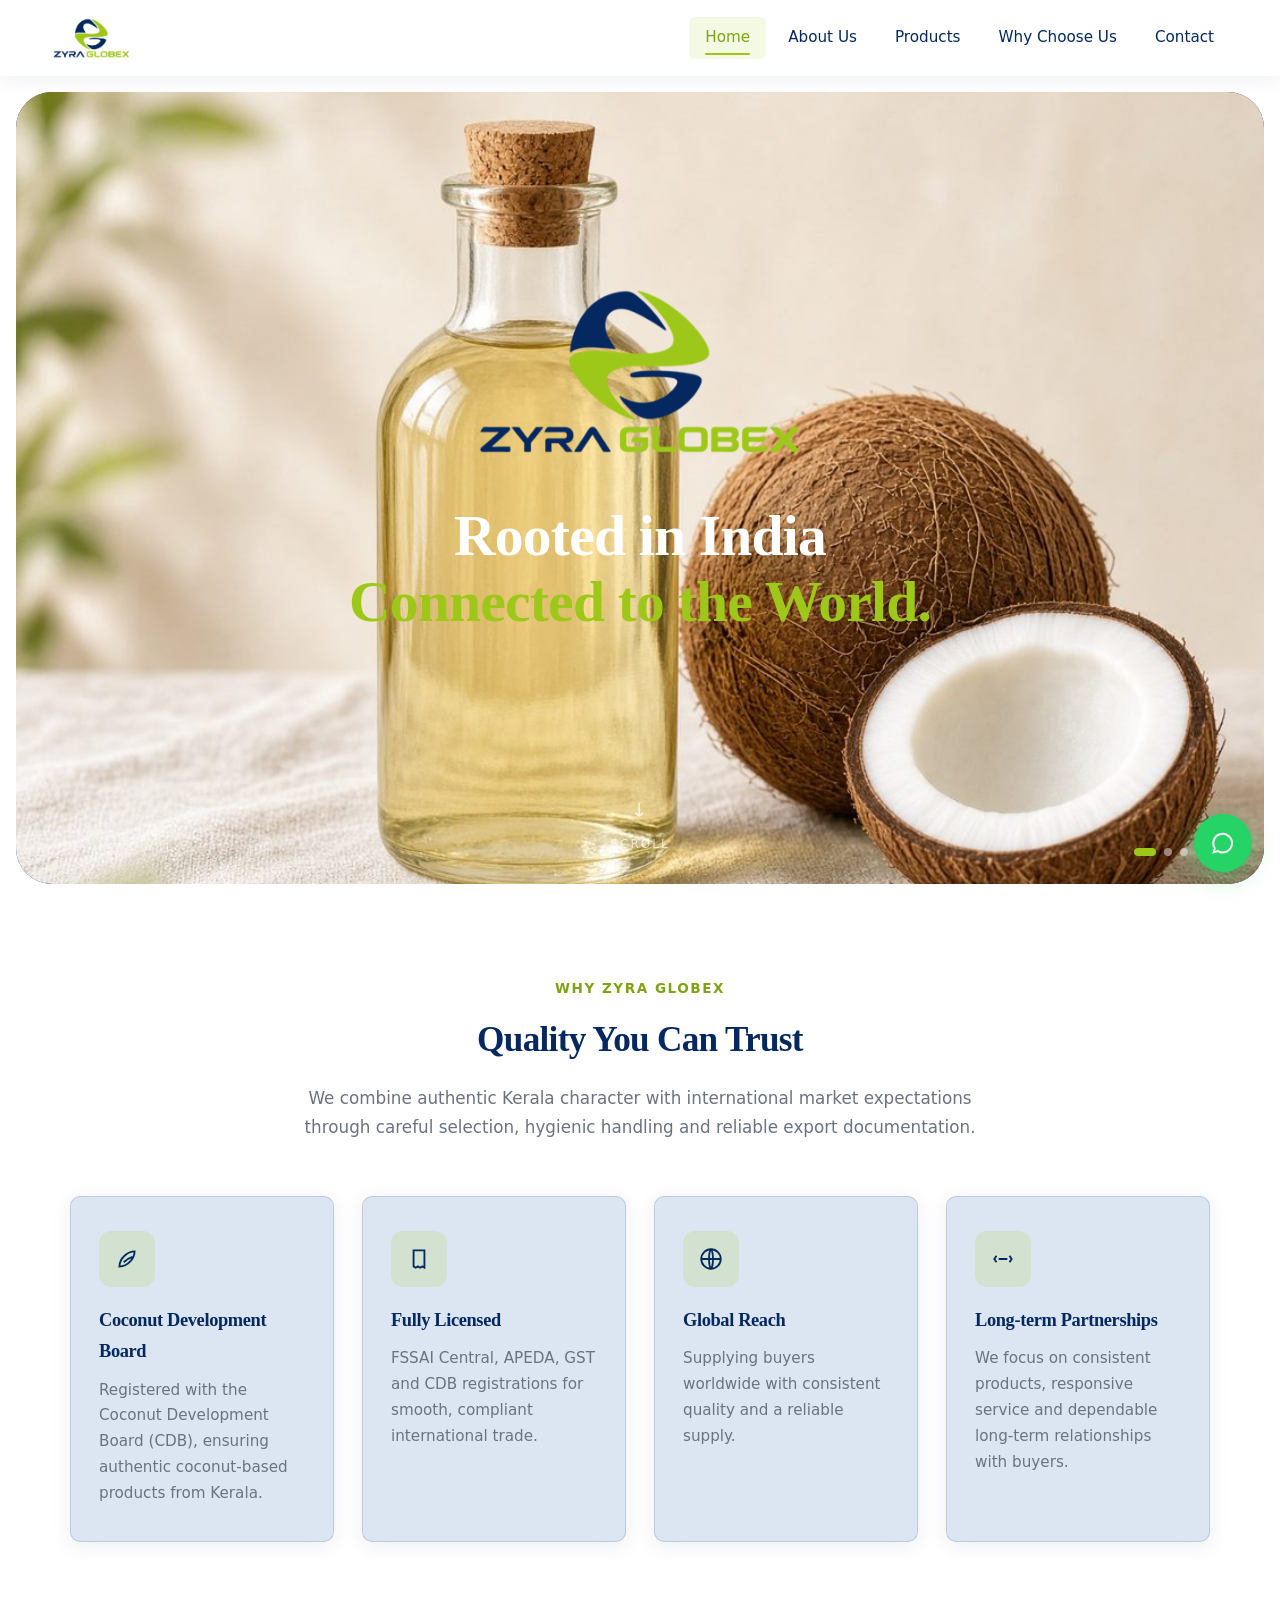
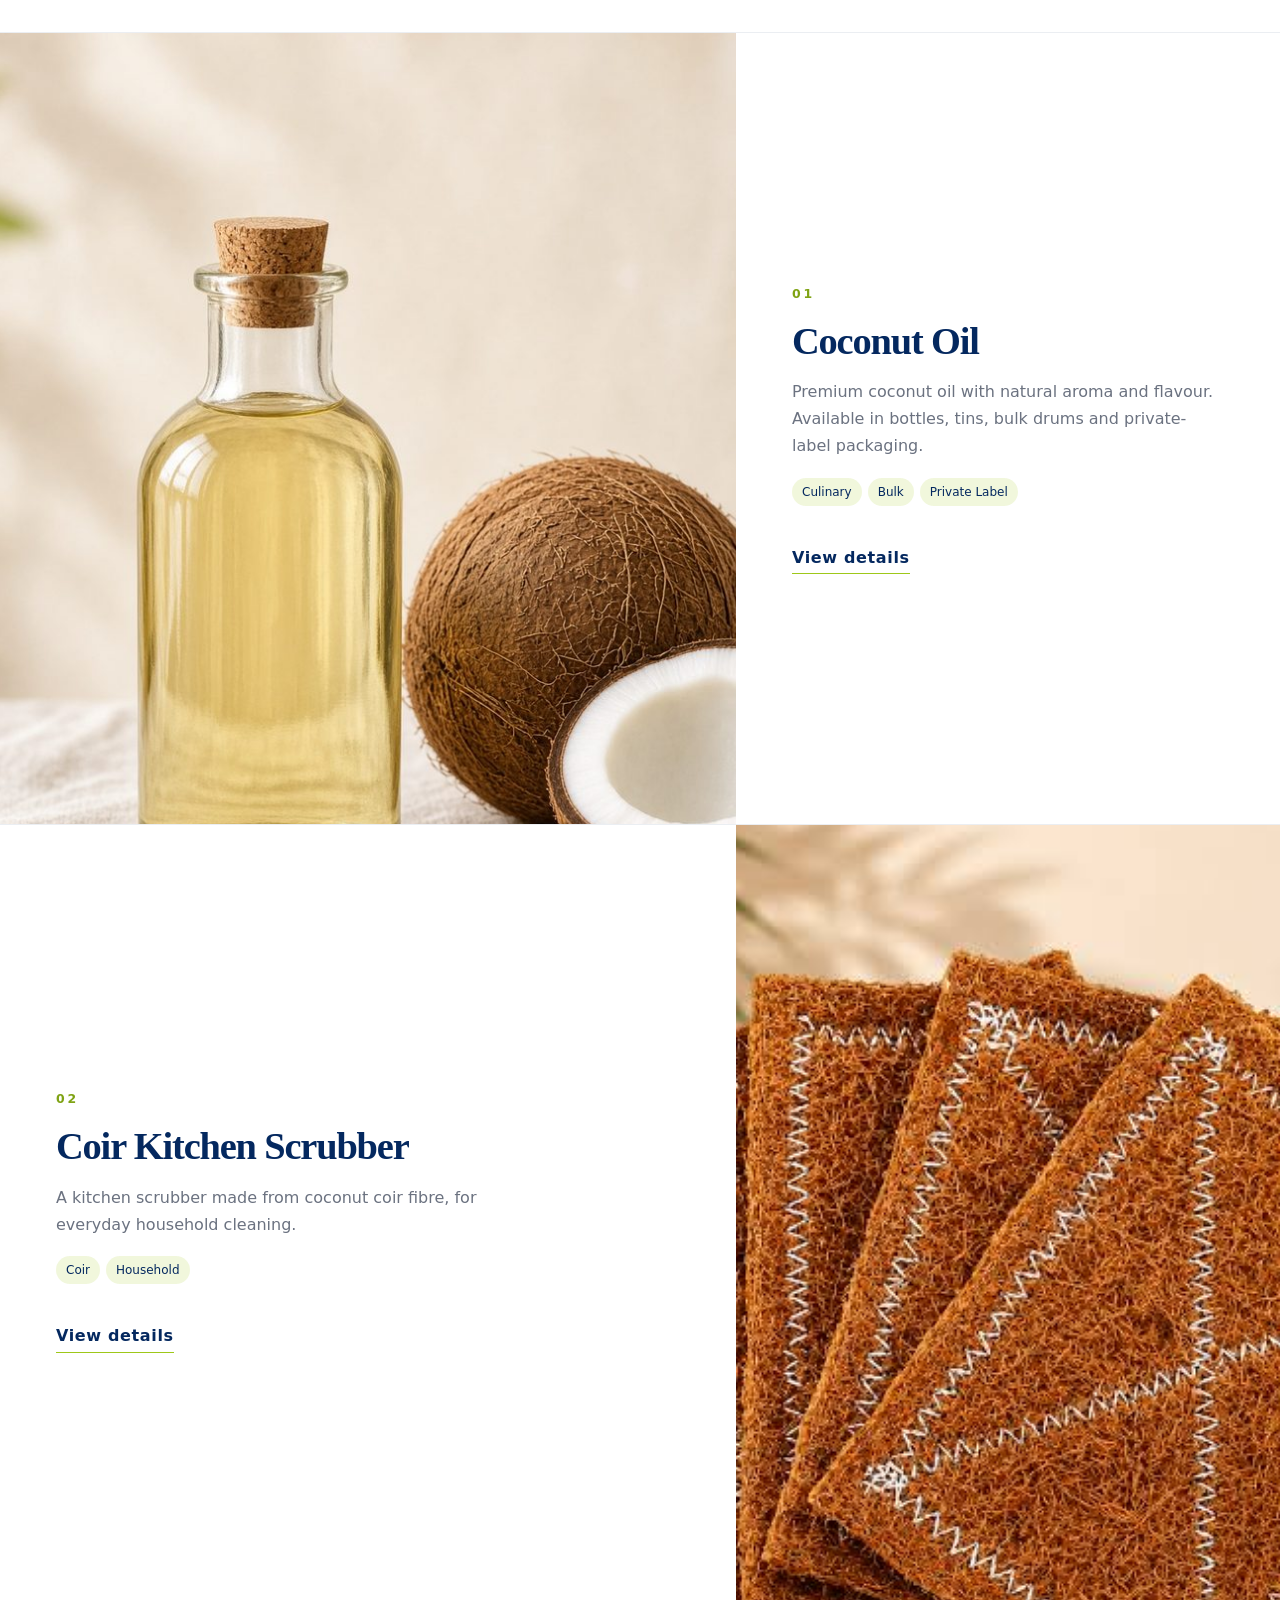
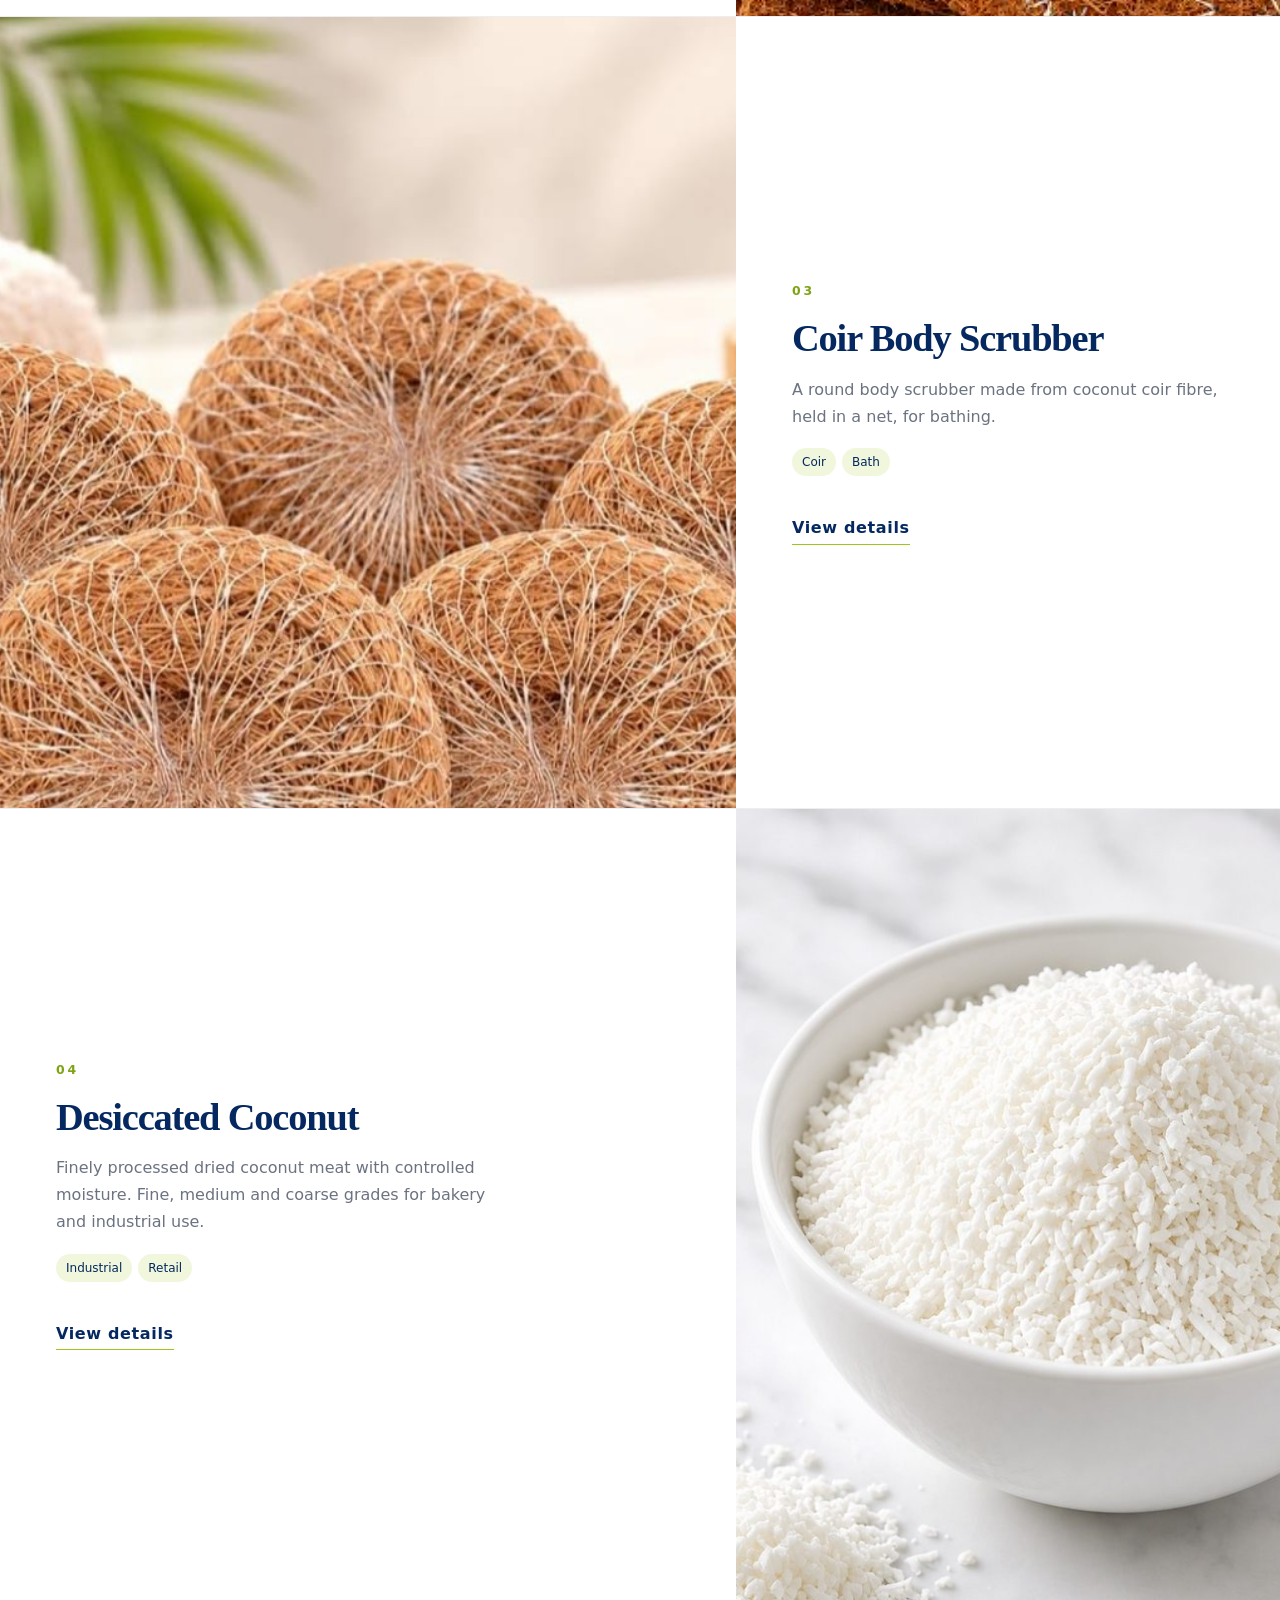
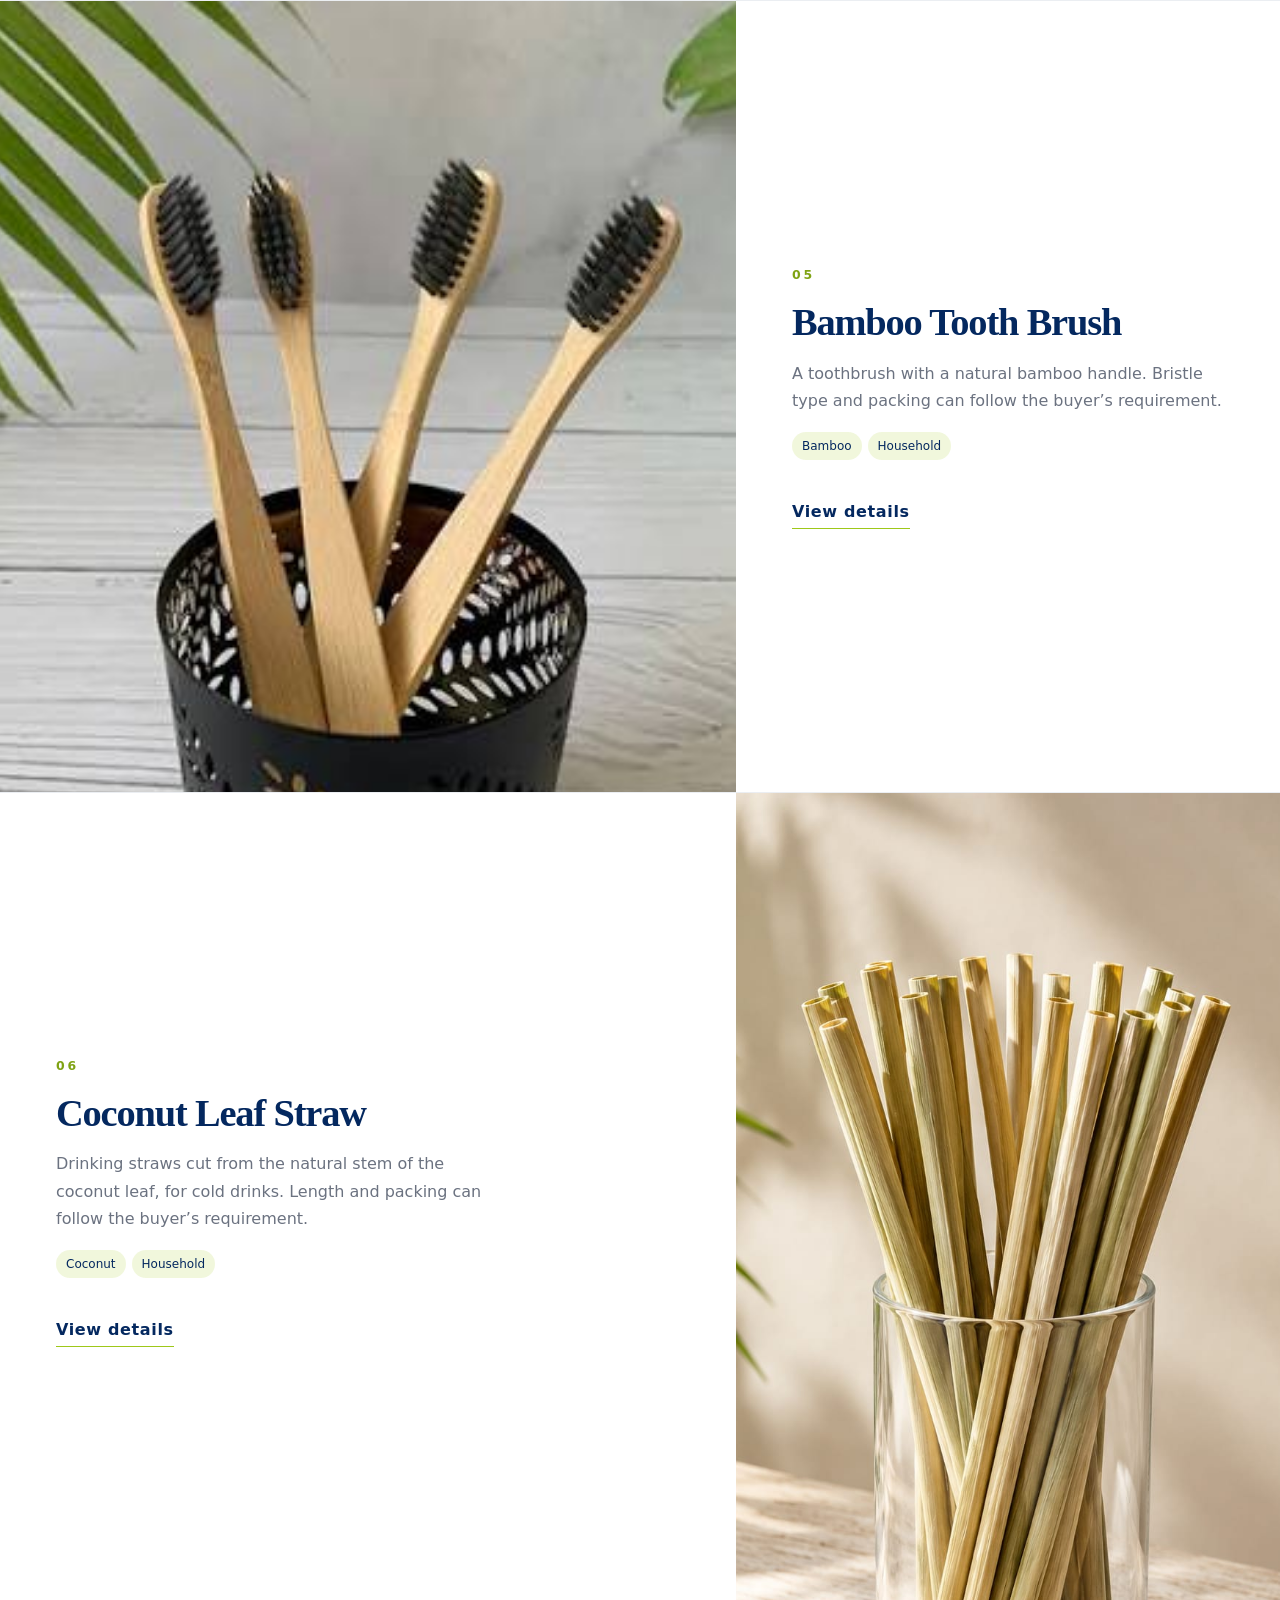
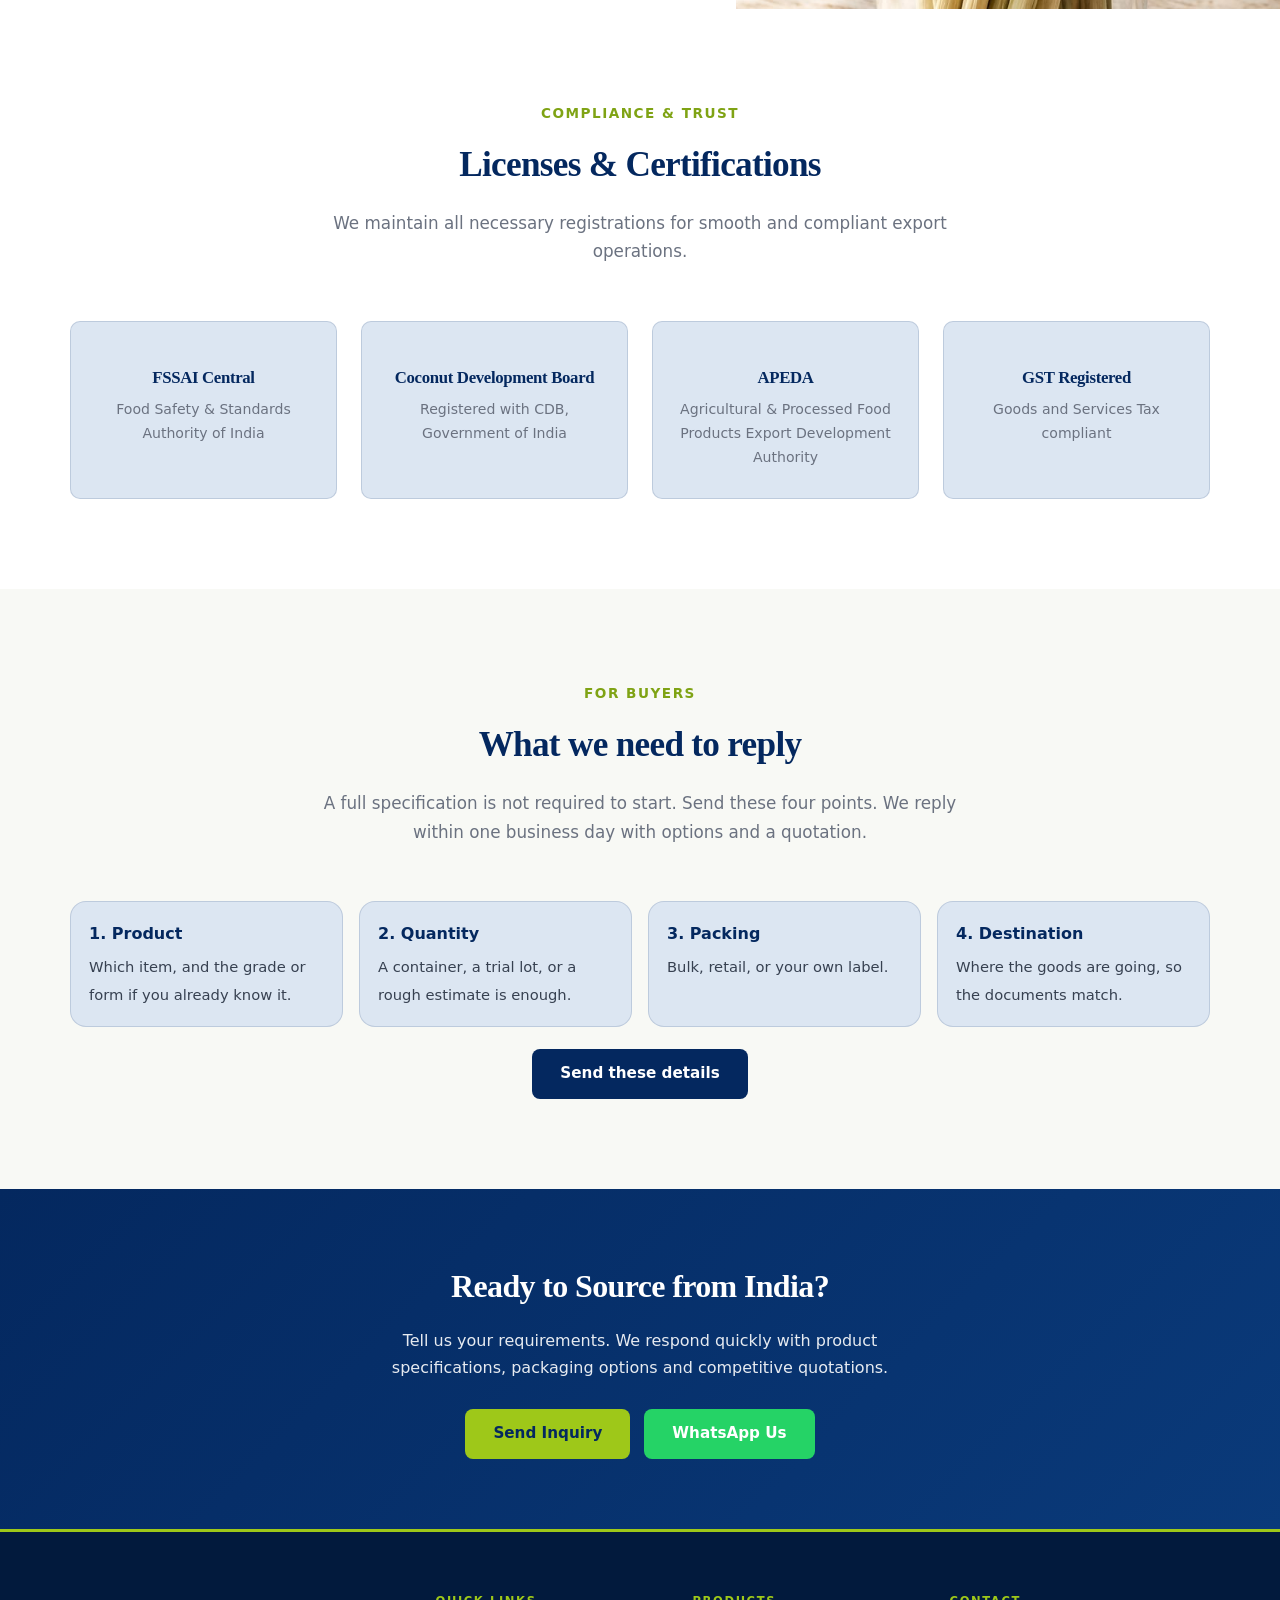
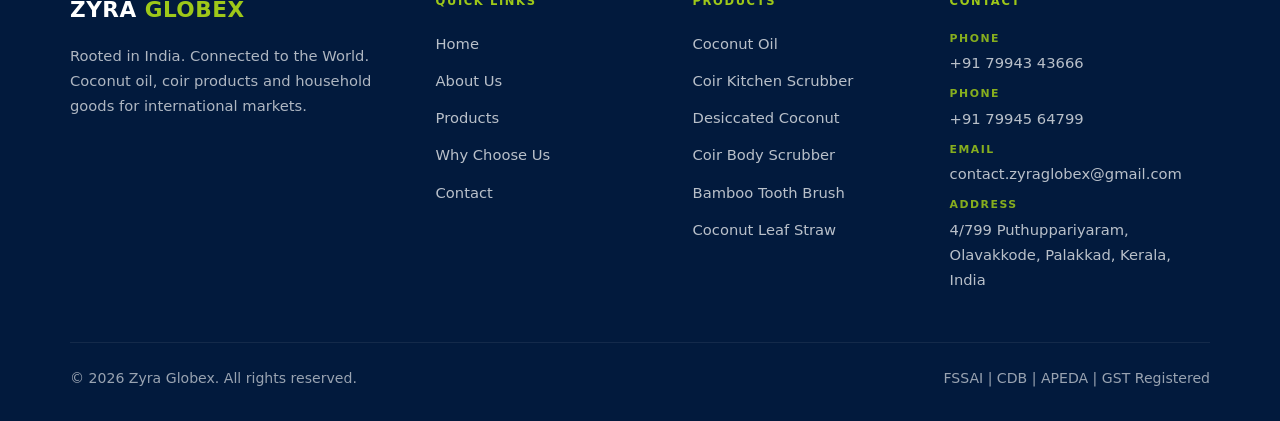
==== commit 01a01910: "Put the full address first after the phone, and curve the home photo" ====
--- a/index.html
+++ b/index.html
@@ -265,10 +265,10 @@
         </div>
         <div class="footer-contact">
           <h4>Contact</h4>
-          <p><span class="foot-label">Address</span>Olavakkode, Palakkad, Kerala, India</p>
           <p><span class="foot-label">Phone</span><a href="tel:+917994343666">+91 79943 43666</a></p>
           <p><span class="foot-label">Phone</span><a href="tel:+917994564799">+91 79945 64799</a></p>
           <p><span class="foot-label">Email</span><a href="mailto:contact.zyraglobex@gmail.com">contact.zyraglobex@gmail.com</a></p>
+          <p><span class="foot-label">Address</span>4/799 Puthuppariyaram, Olavakkode, Palakkad, Kerala, India</p>
         </div>
       </div>
       <div class="footer-bottom">
--- a/css/style.css
+++ b/css/style.css
@@ -1229,8 +1229,10 @@
   z-index: 1;
   height: auto;
   min-height: 88vh;
+  margin: 16px 16px 0;
   background: #04285f;
   overflow: hidden;
+  border-radius: 36px;
 }
 
 .hero::before,
@@ -1700,7 +1702,9 @@
   .hero {
     min-height: 0;
     height: auto;
+    margin: 10px 10px 0;
     padding: 96px 0 36px;
+    border-radius: 28px;
   }
 
   .hero-content {
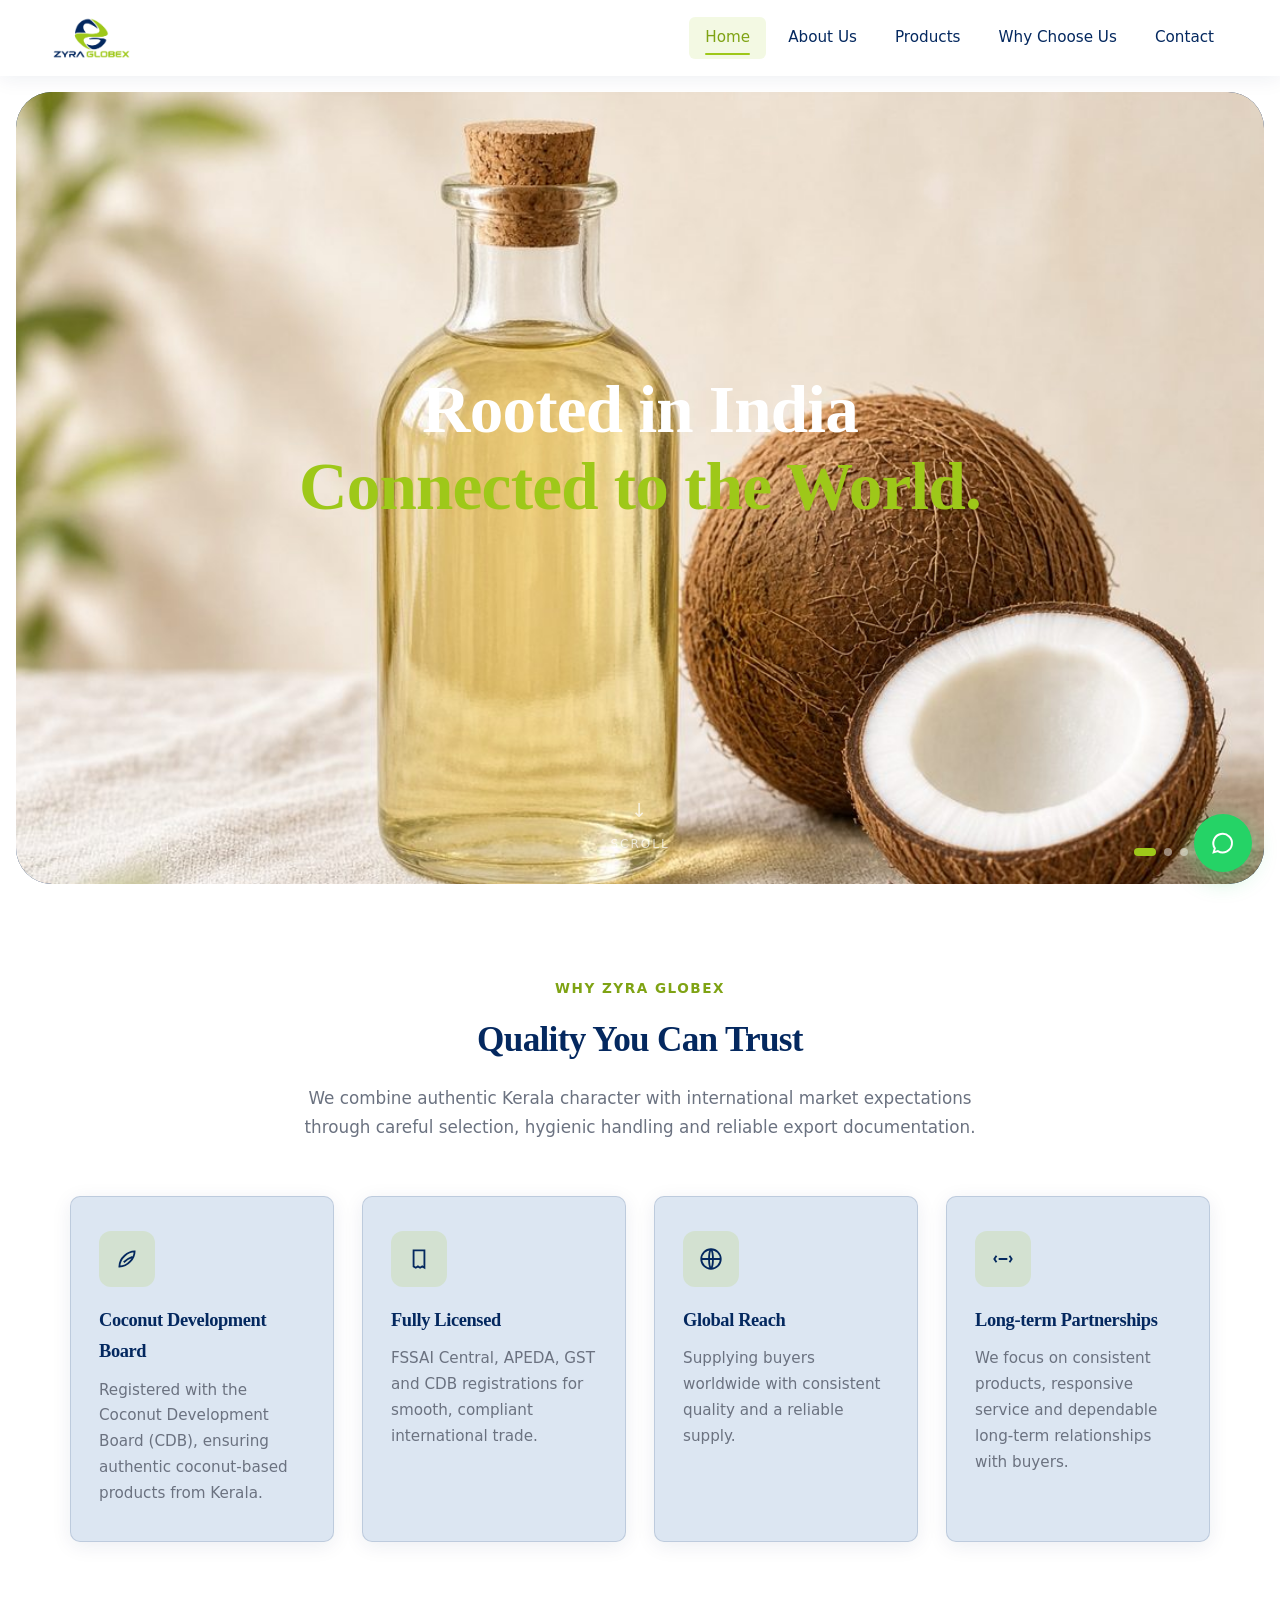
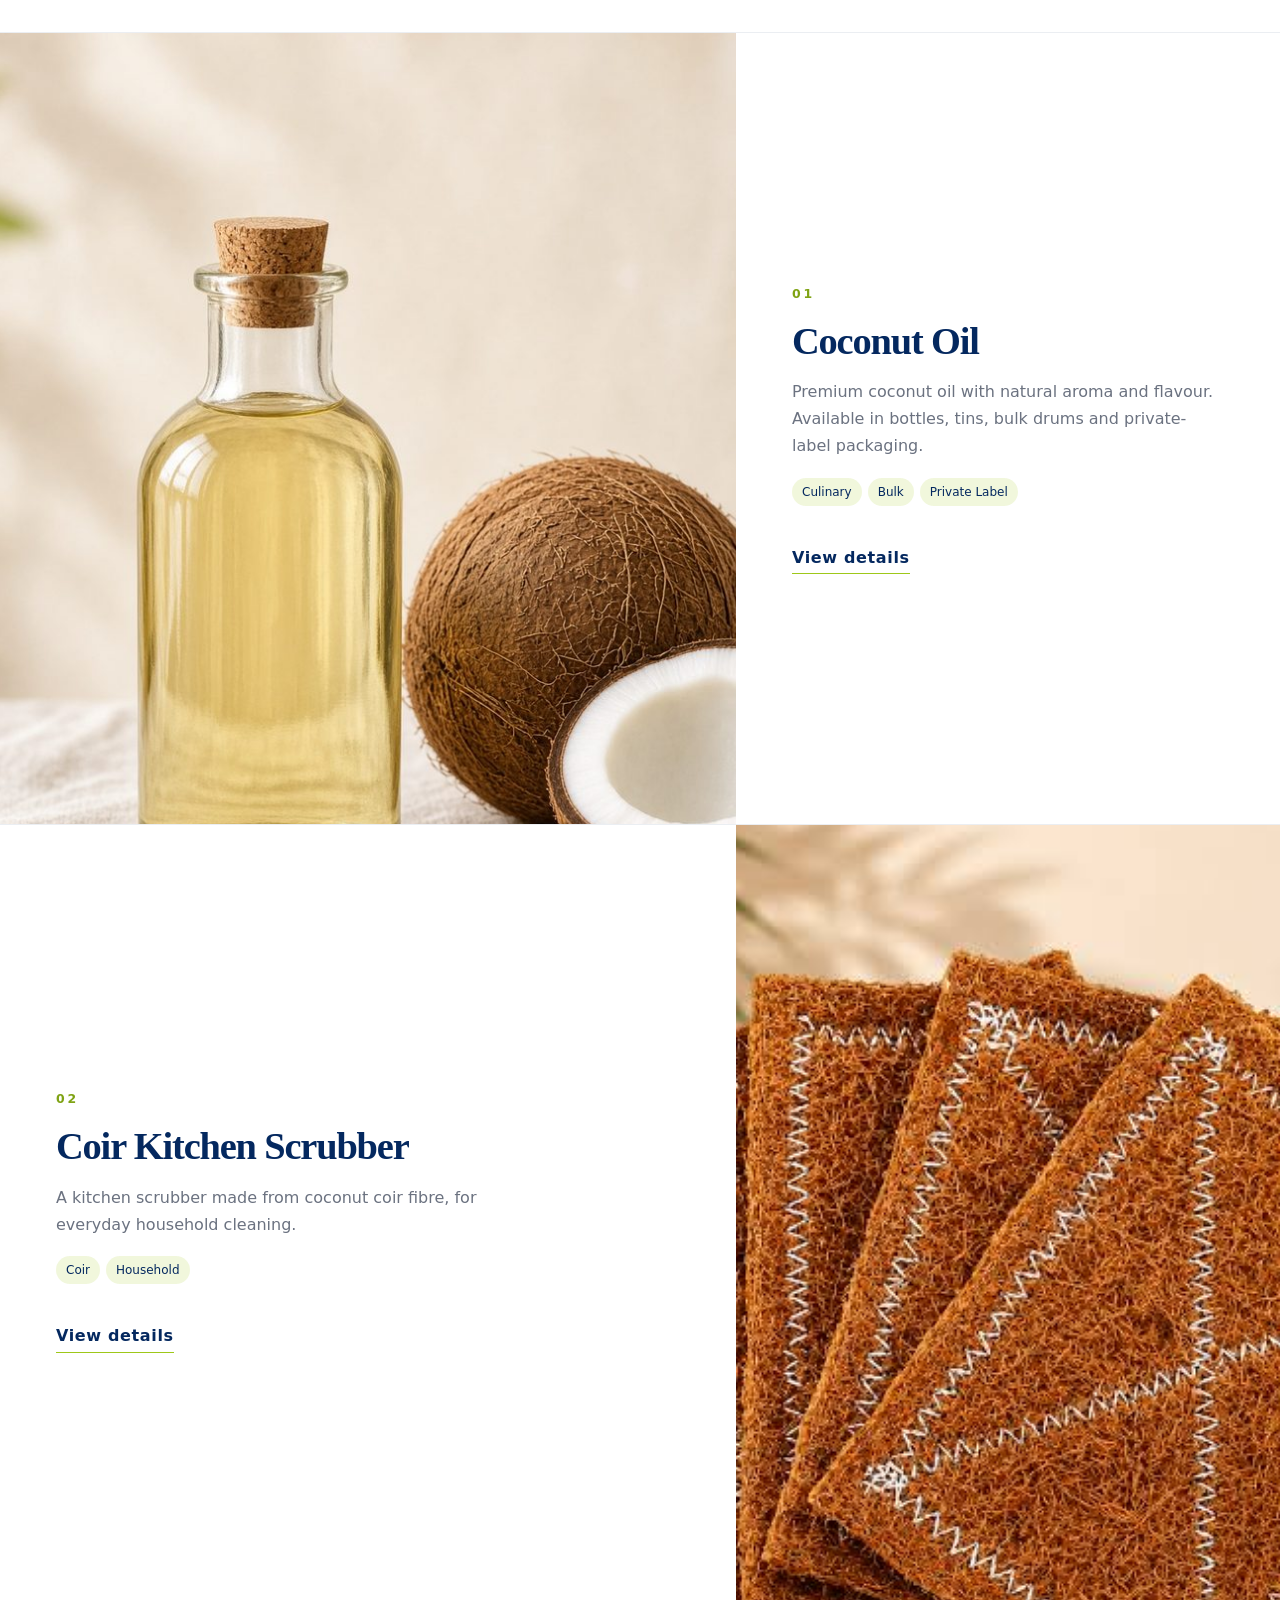
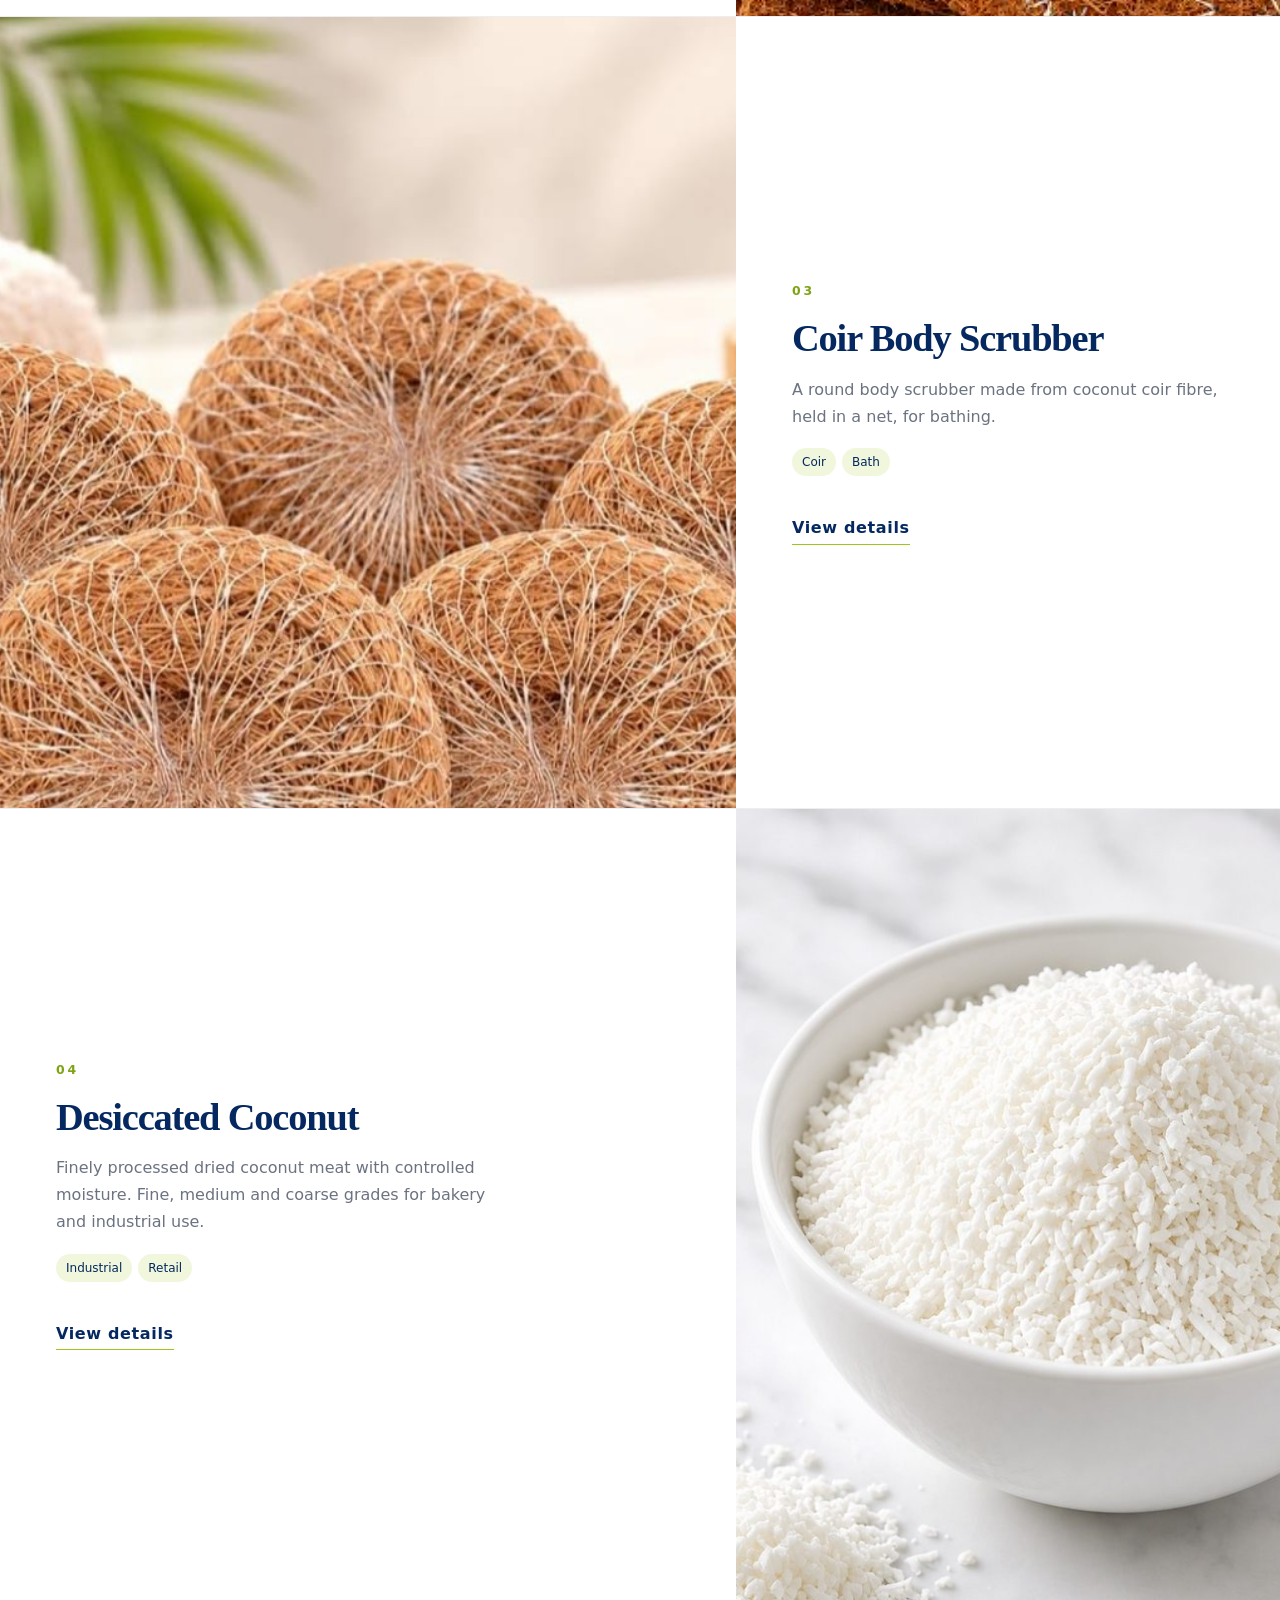
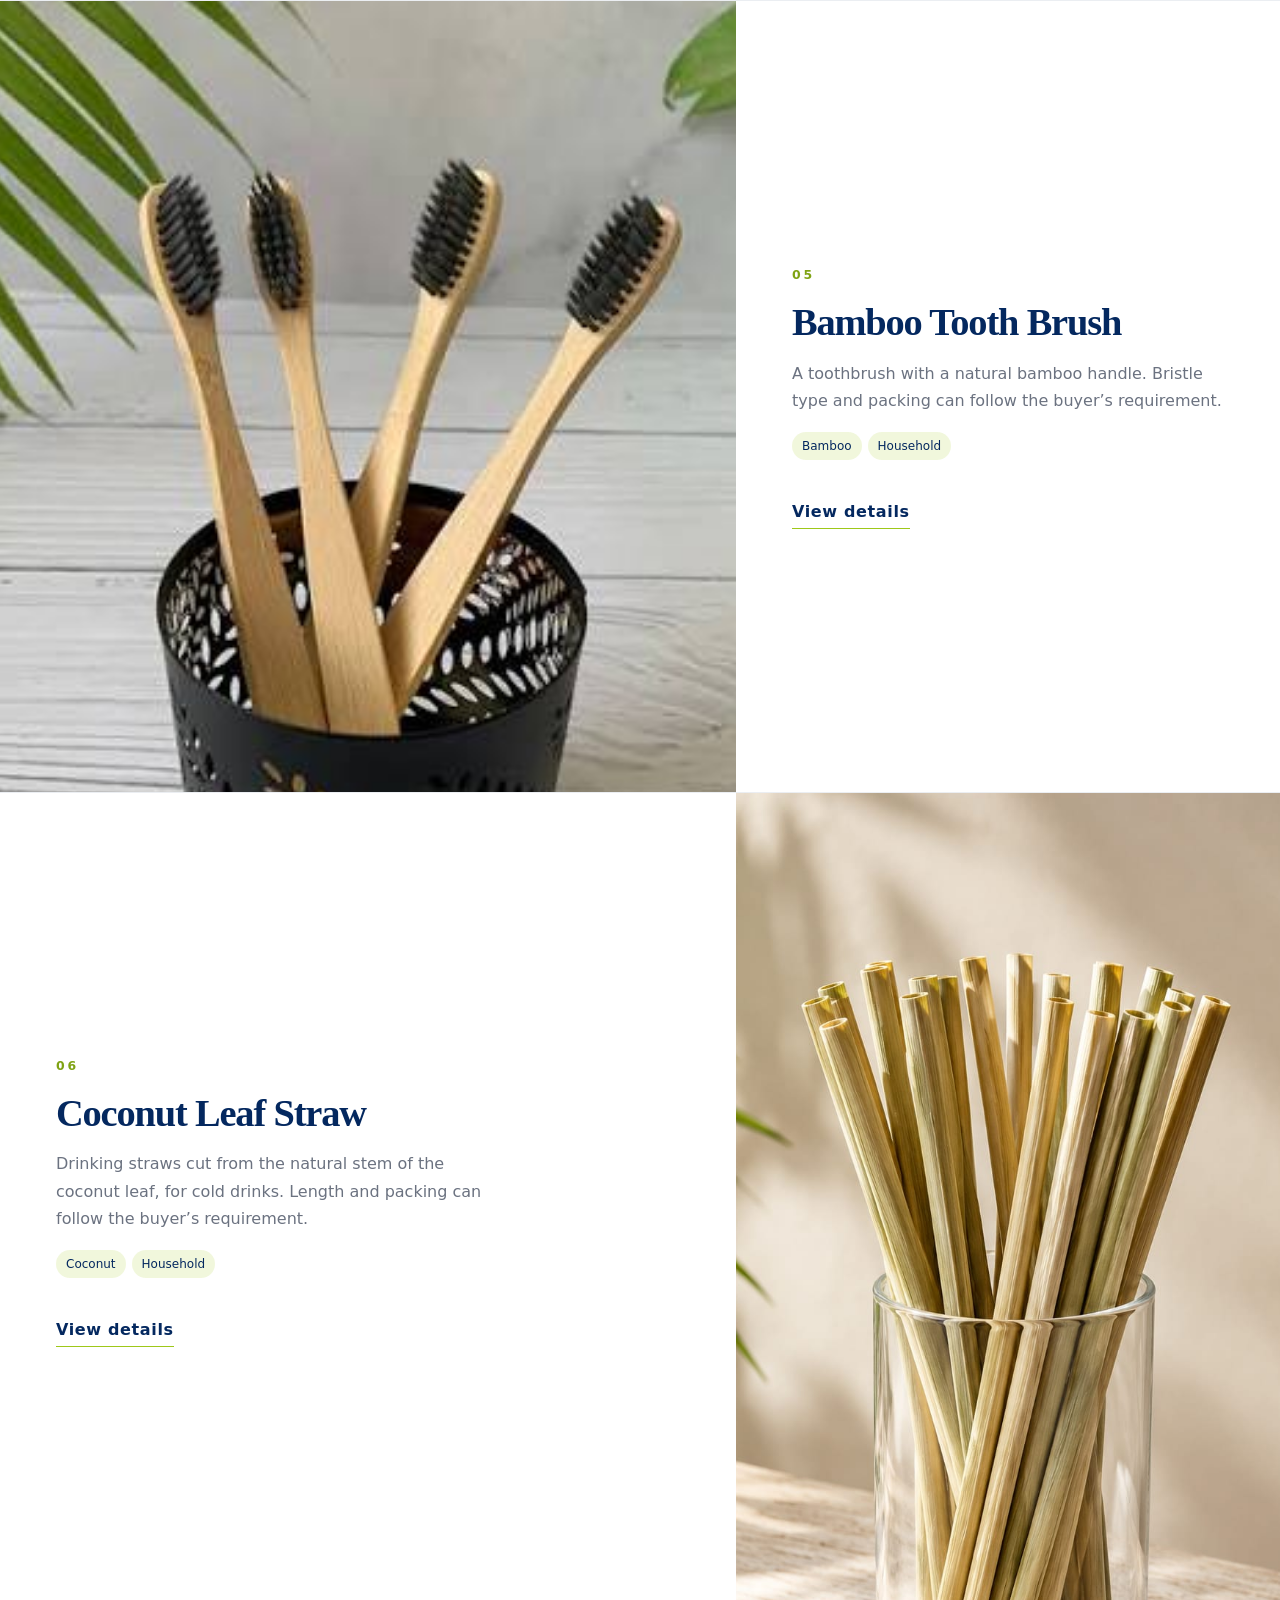
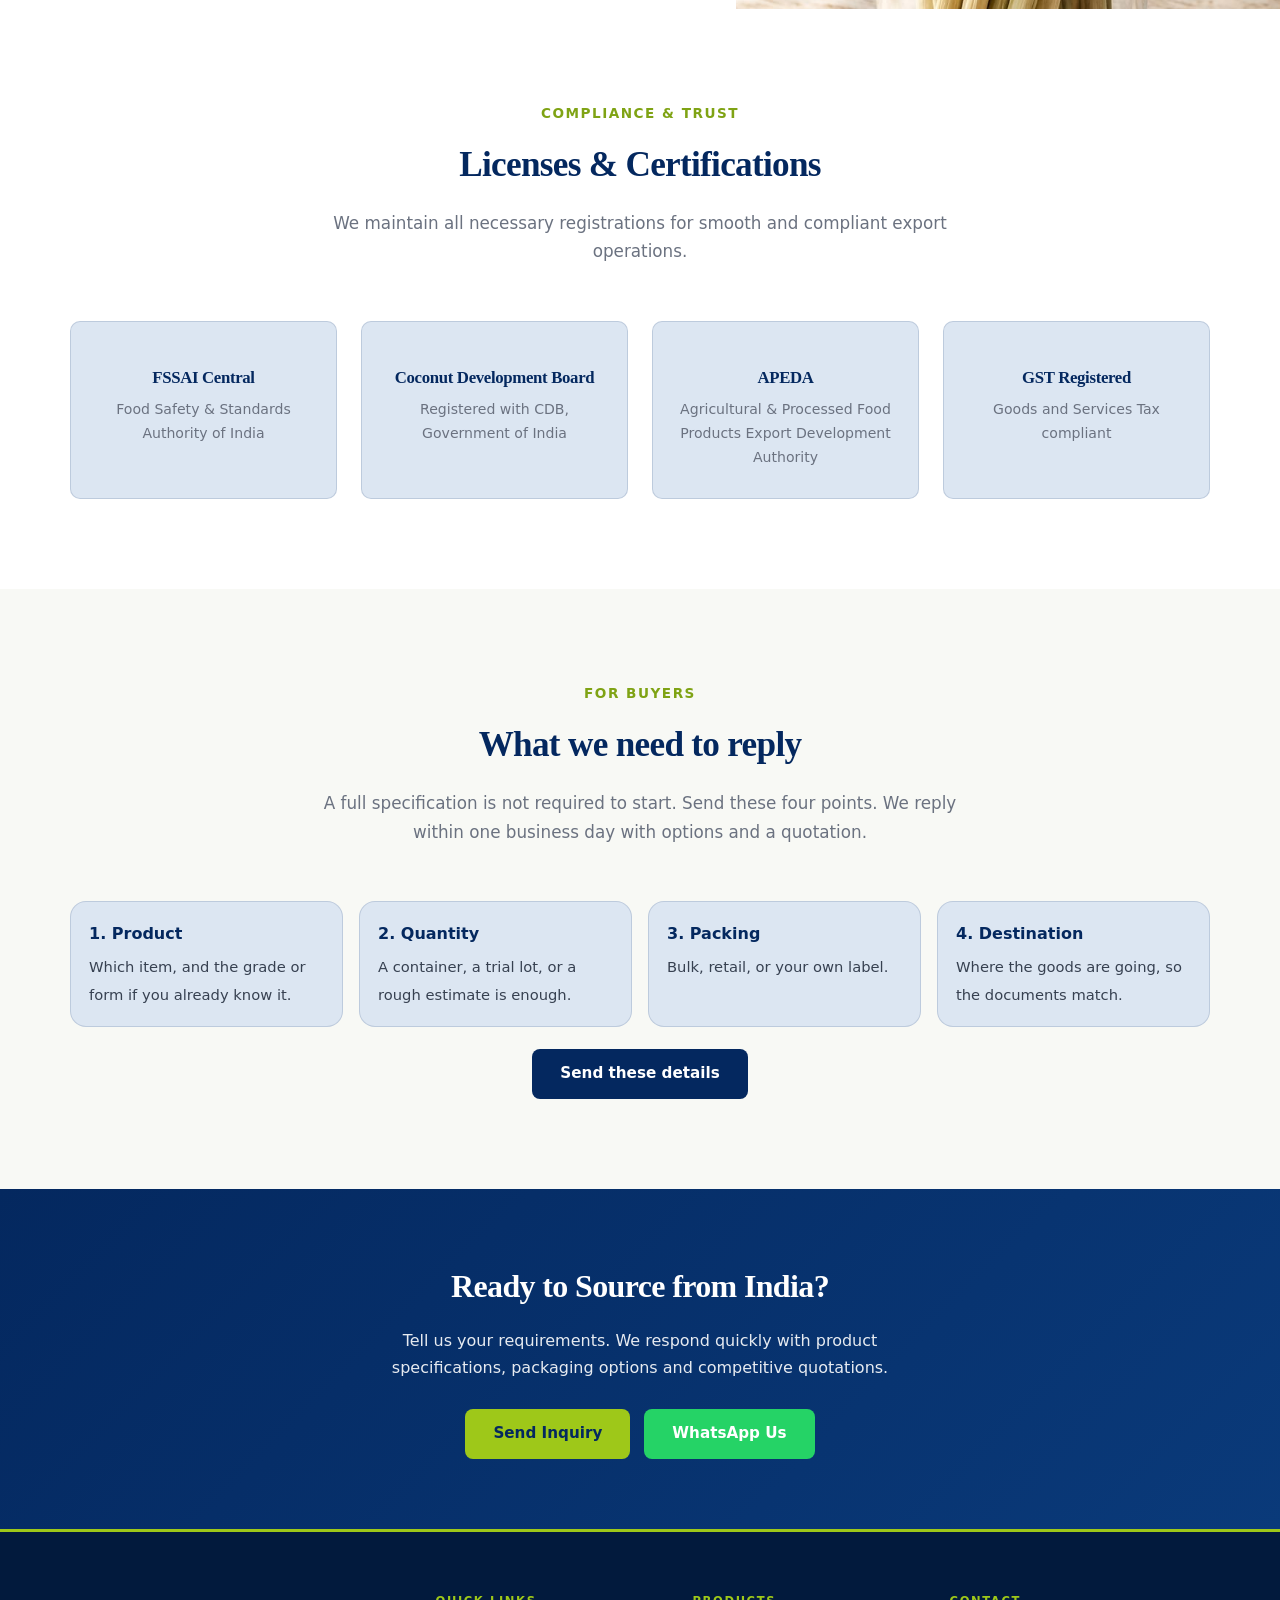
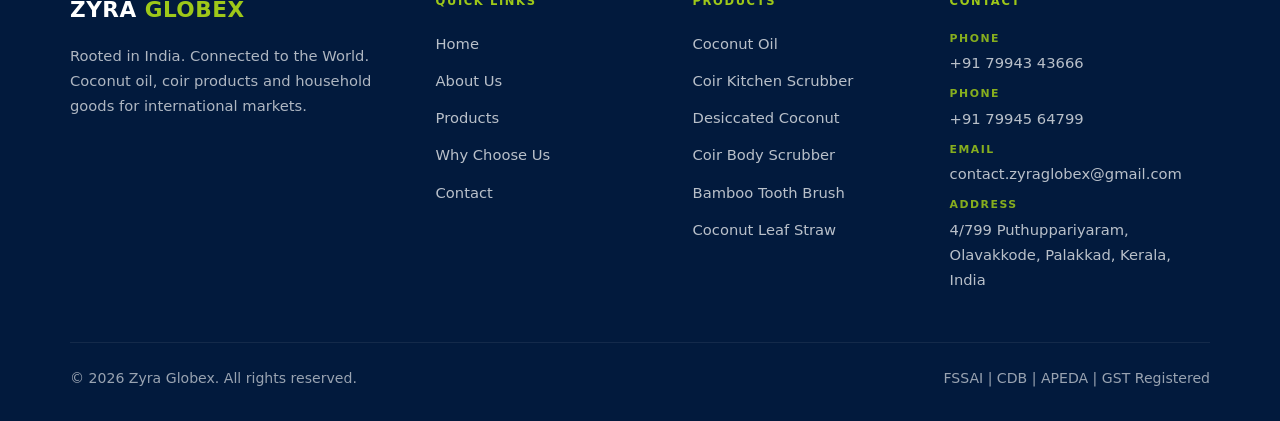
==== commit f3fb446d: "Leave only the slogan on the home photos, and make it larger" ====
--- a/index.html
+++ b/index.html
@@ -53,8 +53,6 @@
     <div class="hero-shade"></div>
     <div class="container">
       <div class="hero-content">
-        <img class="hero-logo animate-fade-up" src="images/logo.png" alt="Zyra Globex">
-
         <h1 class="animate-fade-up delay-1">
           Rooted in India<br><span>Connected to the World.</span>
         </h1>
--- a/css/style.css
+++ b/css/style.css
@@ -331,7 +331,7 @@
 }
 
 .hero h1 {
-  font-size: clamp(2.4rem, 5.5vw, 3.6rem);
+  font-size: clamp(2.8rem, 6.4vw, 4.2rem);
   font-weight: 700;
   line-height: 1.15;
   margin-bottom: 20px;
@@ -1076,7 +1076,7 @@
   }
 
   .hero h1 {
-    font-size: 2.4rem;
+    font-size: 2.7rem;
   }
 }
 
@@ -1117,7 +1117,7 @@
   }
 
   .hero h1 {
-    font-size: 2rem;
+    font-size: 2.35rem;
   }
 
   .hero-trust {
@@ -1703,7 +1703,7 @@
     min-height: 0;
     height: auto;
     margin: 10px 10px 0;
-    padding: 96px 0 36px;
+    padding: 48px 18px;
     border-radius: 28px;
   }
 
